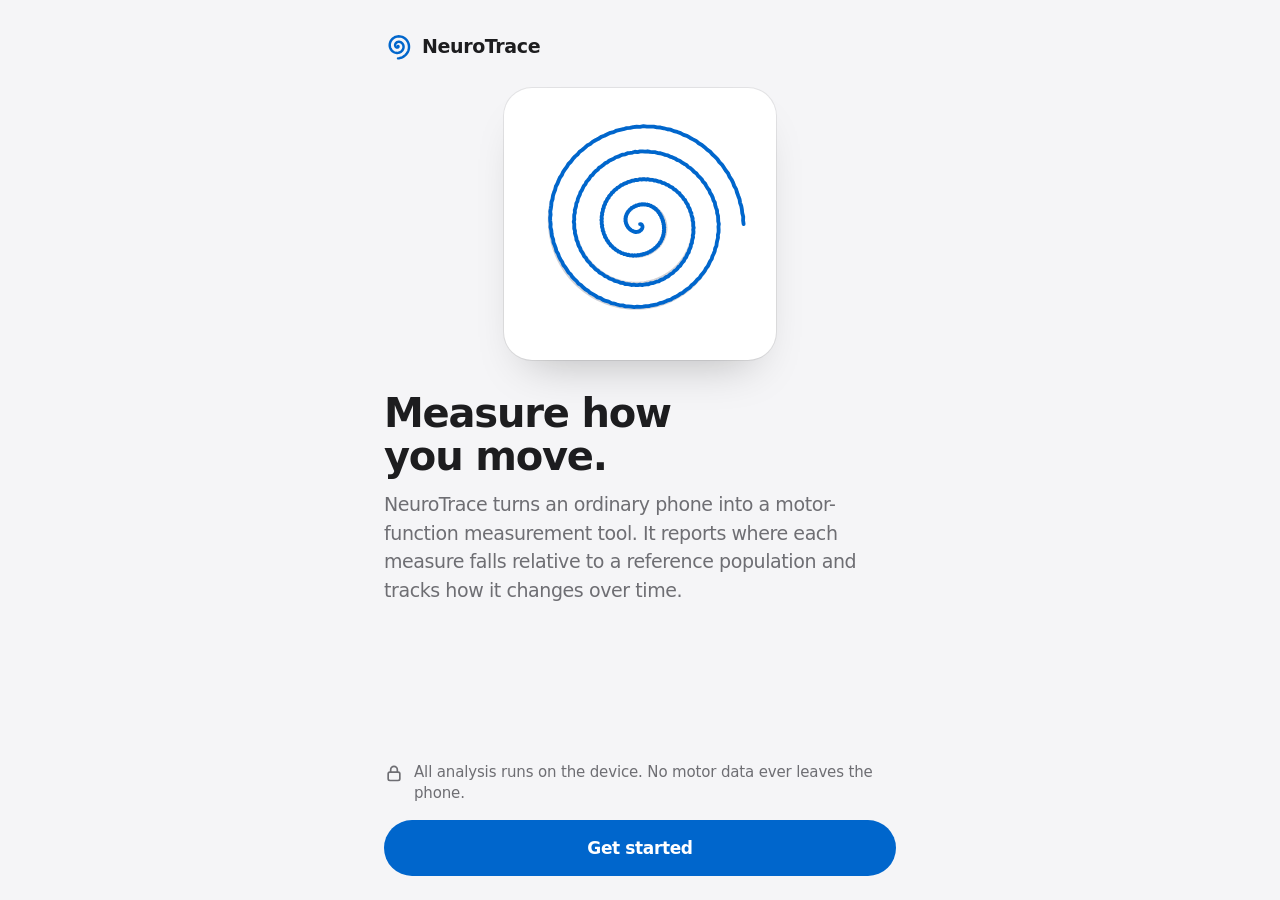
==== app/index.html @ b35c8d3f "Results: apply audience variant A (older adults) Three audience variants of the results screen were " ====
<!doctype html>
<html lang="en">
<head>
  <meta charset="utf-8">
  <meta name="viewport" content="width=device-width, initial-scale=1, viewport-fit=cover">
  <meta name="color-scheme" content="light dark">
  <meta name="theme-color" content="#f5f5f7" media="(prefers-color-scheme: light)">
  <meta name="theme-color" content="#000000" media="(prefers-color-scheme: dark)">
  <meta name="apple-mobile-web-app-capable" content="yes">
  <meta name="apple-mobile-web-app-status-bar-style" content="default">
  <meta name="apple-mobile-web-app-title" content="NeuroTrace">
  <meta name="description" content="NeuroTrace turns an ordinary phone into a motor-function measurement tool.">
  <title>NeuroTrace</title>
  <link rel="icon" href="icon.svg" type="image/svg+xml">
  <link rel="stylesheet" href="styles.css">
  <script type="module" src="app.js"></script>
</head>
<body>
<!-- One <section class="screen"> per route (#welcome, #home, ...); app.js
     shows one at a time. Full sentences are filled in from copy.js through
     data-copy (Global Constraint 10); the markup holds only headings and
     control labels. -->

<!-- ================= personal check-in (iPhone first) ================= -->

<section class="screen" id="screen-welcome" data-title="Welcome" hidden>
  <header class="brand">
    <svg viewBox="0 0 340 340" aria-hidden="true"><path class="mark"/></svg>
    <span class="brand-name">NeuroTrace</span>
  </header>
  <div class="hero">
    <svg viewBox="0 0 340 340" role="img" aria-label="A spiral traced by hand over the on-screen guide">
      <path class="art-guide"/>
      <path class="art-trace draw-in" pathLength="1"/>
    </svg>
  </div>
  <h1 tabindex="-1">Measure how you move.</h1>
  <p class="lede" data-copy="PITCH TRACKS"></p>
  <div class="actions">
    <p class="lock">
      <svg class="icon" viewBox="0 0 24 24" aria-hidden="true"><rect x="5" y="11" width="14" height="10" rx="2"/><path d="M8 11V8a4 4 0 0 1 8 0v3"/></svg>
      <span data-copy="ON_DEVICE"></span>
    </p>
    <a class="btn btn-primary" href="#consent">Get started</a>
  </div>
</section>

<section class="screen" id="screen-consent" data-title="Before you start" hidden>
  <div class="bar">
    <a class="back" href="#welcome"><svg class="icon" viewBox="0 0 24 24" aria-hidden="true"><path d="M15 5l-7 7 7 7"/></svg>Back</a>
    <div class="segments" role="progressbar" aria-label="Setup progress" aria-valuemin="1" aria-valuemax="3" aria-valuenow="1" aria-valuetext="Step 1 of 3">
      <span class="on"></span><span></span><span></span>
    </div>
  </div>
  <h1 tabindex="-1">Before you start</h1>
  <div class="card notice">
    <p data-copy="NOT_A_DIAGNOSIS"></p>
    <p class="sub" data-copy="MANY_THINGS_SHORT"></p>
  </div>
  <div class="card checks">
    <label class="check"><input type="checkbox" name="consent"><span data-copy="CONSENT_UNDERSTAND"></span></label>
    <label class="check"><input type="checkbox" name="consent"><span data-copy="CONSENT_ADULT"></span></label>
  </div>
  <div class="actions">
    <p class="sub center" id="consent-help" data-copy="CONSENT_HELP"></p>
    <button type="button" class="btn btn-primary" id="consent-continue" disabled>Continue</button>
  </div>
</section>

<section class="screen" id="screen-about" data-title="About you" hidden>
  <div class="bar">
    <a class="back" id="about-back" href="#consent"><svg class="icon" viewBox="0 0 24 24" aria-hidden="true"><path d="M15 5l-7 7 7 7"/></svg>Back</a>
    <div class="segments" role="progressbar" aria-label="Setup progress" aria-valuemin="1" aria-valuemax="3" aria-valuenow="2" aria-valuetext="Step 2 of 3">
      <span class="on"></span><span class="on"></span><span></span>
    </div>
  </div>
  <h1 tabindex="-1">About you</h1>
  <p class="lede" data-copy="ABOUT_WHY"></p>
  <fieldset>
    <legend>Your age</legend>
    <div class="chips" id="age-choices"><!-- one chip per copy.AGE_CHOICES, from app.js --></div>
  </fieldset>
  <fieldset aria-describedby="hand-help">
    <legend>Drawing hand</legend>
    <div class="chips">
      <label class="chip"><input type="radio" name="hand" value="left"><span>Left hand</span></label>
      <label class="chip"><input type="radio" name="hand" value="right"><span>Right hand</span></label>
    </div>
  </fieldset>
  <p class="sub" id="hand-help" data-copy="HAND_HELP"></p>
  <div class="actions">
    <button type="button" class="btn btn-primary" id="about-continue" disabled>Continue</button>
  </div>
</section>

<section class="screen" id="screen-draw" data-title="Trace the spiral" hidden>
  <div class="bar">
    <a class="bar-link" href="#home">Cancel</a>
    <div class="bar-title" id="draw-count">Spiral 1 of 1</div>
  </div>
  <div class="segments" id="draw-progress" role="progressbar" aria-label="Spirals drawn" aria-valuemin="0" aria-valuemax="1" aria-valuenow="0">
    <span class="on"></span>
  </div>
  <h1 tabindex="-1">Trace the spiral</h1>
  <p class="lede" data-copy="DRAW_INSTRUCTION"></p>
  <div class="pad"><canvas id="draw-pad" role="img" aria-label="Drawing area with the spiral guide"></canvas></div>
  <div role="status">
    <p class="card status" id="draw-status" hidden>
      <svg class="icon" viewBox="0 0 24 24" aria-hidden="true"><circle cx="12" cy="12" r="9"/><path d="M12 11v6"/><path d="M12 7.5v.01"/></svg>
      <span><strong></strong><span></span></span>
    </p>
  </div>
  <div class="actions pair">
    <button type="button" class="btn btn-secondary" id="draw-restart">Start over</button>
    <button type="button" class="btn btn-primary" id="draw-done" disabled>Done</button>
  </div>
</section>

<section class="screen" id="screen-results" data-title="Results" hidden>
  <div class="meta-row">
    <span class="sub" id="results-meta"></span>
    <a class="bar-link strong" href="#home">Done</a>
  </div>
  <h1 tabindex="-1" id="results-title"></h1>
  <div id="results-body"></div>
  <div class="actions pair">
    <a class="btn btn-secondary" href="#about">Check again</a>
    <a class="btn btn-primary" href="#home">Done</a>
  </div>
</section>

<section class="screen" id="screen-home" data-title="Home" hidden>
  <header class="brand">
    <svg viewBox="0 0 340 340" aria-hidden="true"><path class="mark"/></svg>
    <span class="brand-name">NeuroTrace</span>
  </header>
  <div class="card checkin">
    <div class="checkin-row">
      <div>
        <h1 tabindex="-1">Spiral check-in</h1>
        <p class="lede" data-copy="CHECKIN_BLURB"></p>
      </div>
      <svg class="mini" viewBox="0 0 340 340" aria-hidden="true"><path class="art-guide"/><path class="art-trace"/></svg>
    </div>
    <a class="btn btn-primary" href="#about">Start a check-in</a>
  </div>
  <h2 class="section-title">Your check-ins</h2>
  <div id="history">
    <p class="card empty" data-copy="HISTORY_EMPTY"></p>
  </div>
  <div class="actions">
    <p class="lock">
      <svg class="icon" viewBox="0 0 24 24" aria-hidden="true"><rect x="5" y="11" width="14" height="10" rx="2"/><path d="M8 11V8a4 4 0 0 1 8 0v3"/></svg>
      <span data-copy="ON_DEVICE"></span>
    </p>
    <nav class="links">
      <a href="#welcome">How NeuroTrace works</a>
      <a href="#collect">Collection mode</a>
    </nav>
  </div>
</section>

<section class="screen" id="screen-error" data-title="Error" hidden>
  <h1 tabindex="-1">We can't show results</h1>
  <p class="lede" id="error-message"></p>
  <p class="lede" data-copy="NOTHING_SCORED"></p>
  <div class="actions">
    <a class="btn btn-secondary" href="#home">Home</a>
  </div>
</section>

<!-- ================= collection mode (facilitator, iPad) ================= -->

<section class="screen collect-screen" id="screen-collect" data-title="Tester collection" hidden>
  <header class="topbar">
    <div class="topbar-brand">
      <svg viewBox="0 0 340 340" aria-hidden="true"><path class="mark"/></svg>
      <span class="brand-name">NeuroTrace</span><span class="topbar-mode">Collection mode</span>
    </div>
    <a href="#home">Exit</a>
  </header>
  <div class="col">
    <h1 tabindex="-1">Tester collection</h1>
    <p class="lede" data-copy="COLLECT_INTRO"></p>
    <div class="collect-grid">
      <div class="card">
        <h2>New participant</h2>
        <p class="lede" data-copy="NEW_PARTICIPANT"></p>
        <div class="id-box"><span class="id-label">Participant ID</span><span class="mono" id="collect-new-id"></span></div>
        <button type="button" class="btn btn-primary" id="collect-start">Start session 1</button>
      </div>
      <div class="card">
        <h2>Returning</h2>
        <p class="lede" data-copy="RETURNING_BLURB"></p>
        <div id="collect-returning"></div>
      </div>
    </div>
  </div>
</section>

<section class="screen collect-screen" id="screen-collect-details" data-title="About the participant" hidden>
  <header class="topbar">
    <div class="topbar-brand">
      <svg viewBox="0 0 340 340" aria-hidden="true"><path class="mark"/></svg>
      <span class="brand-name">NeuroTrace</span><span class="topbar-mode">Collection mode</span>
    </div>
    <a href="#home">Exit</a>
  </header>
  <div class="col">
    <div class="meta-row">
      <a class="back" href="#collect"><svg class="icon" viewBox="0 0 24 24" aria-hidden="true"><path d="M15 5l-7 7 7 7"/></svg>Back</a>
      <span class="pill" id="details-session"></span>
    </div>
    <h1 tabindex="-1">About the participant</h1>
    <div class="actions">
      <button type="button" class="btn btn-primary" id="details-begin" disabled>Begin spirals</button>
    </div>
  </div>
</section>

<section class="screen collect-screen" id="screen-collect-draw" data-title="Collection spiral" hidden>
  <header class="topbar">
    <div class="topbar-brand">
      <svg viewBox="0 0 340 340" aria-hidden="true"><path class="mark"/></svg>
      <span class="brand-name">NeuroTrace</span><span class="topbar-mode">Collection mode</span>
    </div>
    <a href="#home">Exit</a>
  </header>
  <div class="col centred">
    <div class="bar">
      <a class="back" href="#collect-details"><svg class="icon" viewBox="0 0 24 24" aria-hidden="true"><path d="M15 5l-7 7 7 7"/></svg>Back</a>
      <h1 tabindex="-1" class="bar-title" id="collect-count">Spiral 1 of 3</h1>
      <span class="sub" id="collect-session"></span>
    </div>
    <div class="segments" id="collect-progress" role="progressbar" aria-label="Spirals drawn" aria-valuemin="0" aria-valuemax="3" aria-valuenow="0">
      <span class="on"></span><span></span><span></span>
    </div>
    <p class="lede" data-copy="COLLECT_DRAW_INSTRUCTION"></p>
    <div class="pad"><canvas id="collect-pad" role="img" aria-label="Drawing area with the spiral guide"></canvas></div>
    <div class="actions pair">
      <button type="button" class="btn btn-secondary" id="collect-redo">
        <svg class="icon" viewBox="0 0 24 24" aria-hidden="true"><path d="M4 4v6h6"/><path d="M5.5 15a7 7 0 1 0 1.6-7.3L4 10"/></svg>Redo this spiral
      </button>
      <button type="button" class="btn btn-primary" id="collect-next" disabled>Next spiral</button>
    </div>
  </div>
</section>

<section class="screen collect-screen" id="screen-collect-done" data-title="Session saved" hidden>
  <header class="topbar">
    <div class="topbar-brand">
      <svg viewBox="0 0 340 340" aria-hidden="true"><path class="mark"/></svg>
      <span class="brand-name">NeuroTrace</span><span class="topbar-mode">Collection mode</span>
    </div>
    <a href="#home">Exit</a>
  </header>
  <div class="col centred">
    <div class="done-mark"><svg class="icon" viewBox="0 0 24 24" aria-hidden="true"><path d="M5 12.5l4.5 4.5L19 7.5"/></svg></div>
    <h1 tabindex="-1">Session saved</h1>
    <p class="lede" data-copy="SESSION_SAVED"></p>
    <div id="done-summary"></div>
    <div class="actions">
      <button type="button" class="btn btn-primary" id="done-export">
        <svg class="icon" viewBox="0 0 24 24" aria-hidden="true"><path d="M12 3v12"/><path d="M8 7l4-4 4 4"/><path d="M5 12v7a2 2 0 0 0 2 2h10a2 2 0 0 0 2-2v-7"/></svg>Export session
      </button>
      <a class="btn btn-secondary" href="#collect">Next participant</a>
    </div>
  </div>
</section>

</body>
</html>
---- app/styles.css ----
/* NeuroTrace visual system. Every value here comes from the design canvas
   (Main/Consent/AboutYou/Home/Draw/Results/Collect*.dc.html) and Global
   Constraint 9. Audience: 55–85, some with tremor - so big targets, no
   hover-only affordances, one accent (emphasis comes from weight and
   position, never a colour ramp), no shadows except the welcome hero, and
   every animation has an off switch via prefers-reduced-motion. */

*, *::before, *::after { box-sizing: border-box; }

:root {
  --bg: #f5f5f7;
  --surface: #ffffff;
  --ink: #1d1d1f;
  --ink2: #6e6e73;
  --line: rgba(0, 0, 0, 0.08);
  --fill: #e8e8ed;
  --guide: #d2d2d7;
  --accent: #0066cc;
  --accent-fill: #0066cc;
  --accent-soft: #e8f1fb;

  --hair: 1px; /* every hairline; prefers-contrast: more thickens them all */

  /* 1 px at the default 17 px text size. Type is sized in multiples of it
     (rem underneath) so it follows iOS Dynamic Type via -apple-system-body. */
  --px: calc(1rem / 17);
  --body: calc(17 * var(--px));

  --ease: cubic-bezier(0.22, 1, 0.36, 1);
  color-scheme: light dark;
}

@media (prefers-color-scheme: dark) {
  :root {
    --bg: #000000;
    --surface: #1c1c1e;
    --ink: #f5f5f7;
    --ink2: #a1a1a6;
    --line: rgba(255, 255, 255, 0.1);
    --fill: #3a3a3c;
    --guide: #48484a;
    --accent: #2997ff;
    --accent-fill: #0071e3;
    --accent-soft: #0d2a47;
  }
}

@media (min-width: 700px) {
  :root { --body: calc(19 * var(--px)); }
}

/* 17 px everywhere; on iOS/iPadOS the user's Dynamic Type size instead. */
html {
  font-size: 106.25%;
  -webkit-text-size-adjust: 100%;
  background: var(--bg);
}
/* -webkit-touch-callout only exists on iOS/iPadOS. macOS Safari also knows
   -apple-system-body, but its body style is 13 pt, which would shrink the
   whole app. */
@supports (font: -apple-system-body) and (-webkit-touch-callout: none) {
  html { font: -apple-system-body; }
}

body {
  margin: 0;
  background: var(--bg);
  color: var(--ink);
  font-family: -apple-system, BlinkMacSystemFont, "SF Pro Text", system-ui, sans-serif;
  font-size: var(--body);
  line-height: 1.5;
  letter-spacing: -0.022em;
  -webkit-font-smoothing: antialiased;
}

h1, h2, h3, p { margin: 0; }
h1, h2, h3 { font-weight: 600; }
button, input { font: inherit; letter-spacing: inherit; color: inherit; }
a { color: var(--accent); text-decoration: none; }
svg { display: block; }

:focus-visible { outline: 3px solid #0071e3; outline-offset: 3px; }
/* The router focuses each screen's h1 so screen readers announce the new
   screen; it is not a control, so it gets no ring. */
h1:focus { outline: none; }

/* ---------- screens: one centred column, primary action at the bottom ---------- */

.screen {
  display: flex;
  flex-direction: column;
  width: 100%;
  max-width: 560px;
  margin-inline: auto;
  min-height: 100vh;
  min-height: 100svh;
  padding:
    max(env(safe-area-inset-top), 24px)
    max(env(safe-area-inset-right), 24px)
    max(env(safe-area-inset-bottom), 24px)
    max(env(safe-area-inset-left), 24px);
  animation: enter 280ms var(--ease) both;
}
.screen[hidden] { display: none; }

@keyframes enter {
  from { opacity: 0; transform: translateY(8px); }
}

/* padding-top keeps a gap when the content above fills the screen and
   margin-top: auto collapses to nothing. */
.actions {
  margin-top: auto;
  padding-top: 24px;
  display: flex;
  flex-direction: column;
  gap: 12px;
}
.actions.pair {
  display: grid;
  grid-template-columns: repeat(2, minmax(0, 1fr));
}

/* ---------- type ---------- */

h1 {
  margin-top: 16px;
  font-size: calc(34 * var(--px));
  line-height: 1.1;
  letter-spacing: -0.028em;
  text-wrap: balance;
}

.lede { color: var(--ink2); text-wrap: pretty; }
h1 + .lede { margin-top: 10px; }

.sub {
  font-size: calc(15 * var(--px));
  line-height: 1.4;
  letter-spacing: -0.01em;
  color: var(--ink2);
  text-wrap: pretty;
}
.center { text-align: center; }

.section-title {
  margin-top: 28px;
  font-size: calc(21 * var(--px));
  line-height: 1.2;
  letter-spacing: -0.02em;
}

.mono {
  font-family: ui-monospace, SFMono-Regular, Menlo, monospace;
  letter-spacing: 0.06em;
}

/* ---------- brand mark and spiral art (paths filled in by app.js) ----------
   Not decoration for its own sake - it's literally the shape the app measures. */

.brand {
  display: flex;
  align-items: center;
  gap: 10px;
  min-height: 44px;
}
.brand svg { width: 28px; height: 28px; flex-shrink: 0; }
.brand-name {
  font-size: calc(19 * var(--px));
  font-weight: 600;
  letter-spacing: -0.02em;
}

.mark {
  fill: none;
  stroke: var(--accent);
  stroke-width: 30;
  stroke-linecap: round;
  stroke-linejoin: round;
}
.art-guide { fill: none; stroke: var(--guide); stroke-width: 3; }
.art-trace {
  fill: none;
  stroke: var(--accent);
  stroke-width: 5.5;
  stroke-linecap: round;
  stroke-linejoin: round;
}

/* The one shadow in the app (Constraint 9). Shrinks on short phones so the
   welcome screen still fits without scrolling: 572 px is everything else on
   it at 390 × 844. */
.hero {
  margin-top: 20px;
  align-self: center;
  width: 272px;
  width: clamp(180px, 100svh - 572px, 272px);
  aspect-ratio: 1;
  border-radius: 28px;
  background: var(--surface);
  box-shadow: 0 0 0 1px var(--line), 0 24px 48px -24px rgba(0, 0, 0, 0.28);
  display: grid;
  place-items: center;
}
.hero svg { width: 86.8%; height: 86.8%; }

/* pathLength="1" on the path makes the dash maths length-independent. */
.draw-in {
  stroke-dasharray: 1;
  stroke-dashoffset: 1;
  animation: draw-in 2.6s var(--ease) 0.3s forwards;
}
@keyframes draw-in {
  to { stroke-dashoffset: 0; }
}

.lock {
  display: flex;
  gap: 10px;
  align-items: flex-start;
  font-size: calc(15 * var(--px));
  line-height: 1.4;
  letter-spacing: -0.01em;
  color: var(--ink2);
}
.lock svg { width: 20px; height: 20px; margin-top: 1px; }

.icon {
  flex-shrink: 0;
  fill: none;
  stroke: currentColor;
  stroke-width: 2;
  stroke-linecap: round;
  stroke-linejoin: round;
}

/* ---------- controls ---------- */

.btn {
  display: flex;
  align-items: center;
  justify-content: center;
  gap: 8px;
  min-height: 56px;
  padding: 8px 24px;
  border: 0;
  border-radius: 999px;
  font-size: calc(17 * var(--px));
  font-weight: 600;
  line-height: 1.2;
  letter-spacing: -0.022em;
  text-align: center;
  cursor: pointer;
  -webkit-tap-highlight-color: transparent;
  transition: transform 120ms var(--ease), opacity 120ms;
}
/* Every tap gets a visible response - people with reduced sensation need to
   see that it registered. */
.btn:active:not(:disabled) { transform: scale(0.97); opacity: 0.8; }
.btn-primary { background: var(--accent-fill); color: #ffffff; }
.btn-secondary {
  background: transparent;
  color: var(--accent);
  box-shadow: inset 0 0 0 1.5px var(--accent);
}
.btn:disabled {
  background: var(--fill);
  color: var(--ink2);
  box-shadow: none;
  cursor: default;
}
.btn svg { width: 22px; height: 22px; stroke-width: 2.2; }

/* Text links in bars and footers: still a 44 px target. */
.bar-link, .back, .links a, .topbar a {
  display: flex;
  align-items: center;
  min-width: 44px;
  min-height: 44px;
  -webkit-tap-highlight-color: transparent;
}
.bar-link, .back { font-size: calc(17 * var(--px)); letter-spacing: -0.022em; }
.bar-link.strong { justify-content: flex-end; font-weight: 600; }
.back { gap: 2px; margin-left: -8px; justify-self: start; }
.back svg { width: 24px; height: 24px; stroke-width: 2.2; }

.links { display: flex; flex-wrap: wrap; column-gap: 24px; }
.links a { font-size: calc(15 * var(--px)); letter-spacing: -0.01em; }

/* Back / title / (empty) - a fixed side column on each side keeps the
   middle item truly centred. */
.bar {
  display: grid;
  grid-template-columns: 88px minmax(0, 1fr) 88px;
  align-items: center;
  min-height: 44px;
}
.bar > :nth-child(2) { justify-self: center; text-align: center; }
.bar > :nth-child(3) { justify-self: end; text-align: right; }
.bar-title {
  margin: 0;
  font-size: calc(17 * var(--px));
  font-weight: 600;
  line-height: 1.3;
  letter-spacing: -0.022em;
}

.meta-row {
  display: flex;
  align-items: center;
  justify-content: space-between;
  gap: 12px;
  min-height: 44px;
}

.segments { display: flex; gap: 6px; width: 120px; }
.segments span {
  flex-grow: 1;
  height: 5px;
  border-radius: 3px;
  background: var(--fill);
}
.segments .on { background: var(--accent); }

.pill {
  padding: 6px 12px;
  border-radius: 999px;
  background: var(--fill);
  font-size: calc(15 * var(--px));
  font-weight: 600;
}
.pill:empty { display: none; }

/* ---------- cards ---------- */

.card {
  padding: 20px;
  border-radius: 18px;
  background: var(--surface);
  border: var(--hair) solid var(--line);
  display: flex;
  flex-direction: column;
  gap: 12px;
}

.notice { margin-top: 24px; }

/* Consent rows: the whole 72 px row is the label, so a shaky tap anywhere
   on it ticks the box. The divider is inset past the checkbox, iOS-style. */
.checks { margin-top: 16px; padding: 0; gap: 0; overflow: hidden; }
.check {
  position: relative;
  display: flex;
  align-items: center;
  gap: 16px;
  min-height: 72px;
  padding: 14px 20px;
  line-height: 1.35;
  cursor: pointer;
}
.check + .check::before {
  content: "";
  position: absolute;
  top: 0;
  left: 62px;
  right: 0;
  height: var(--hair);
  background: var(--line);
}
.check input {
  width: 26px;
  height: 26px;
  margin: 0;
  flex-shrink: 0;
  accent-color: var(--accent);
}

/* ---------- radio chips (About you, collection details) ----------
   A real radio sits invisibly under each pill so keyboard, screen reader and
   form semantics are the browser's own; the pill shows its state. */

fieldset { margin: 28px 0 0; padding: 0; border: 0; min-width: 0; }
legend {
  padding: 0;
  font-weight: 600;
  line-height: 1.3;
  letter-spacing: -0.022em;
}
.chips {
  margin-top: 12px;
  display: grid;
  grid-template-columns: repeat(2, minmax(0, 1fr));
  gap: 10px;
}
.chip { position: relative; display: flex; }
.chip input {
  position: absolute;
  inset: 0;
  margin: 0;
  opacity: 0;
}
.chip span {
  position: relative;
  flex-grow: 1;
  display: flex;
  align-items: center;
  justify-content: center;
  min-height: 52px;
  padding: 6px 12px;
  border-radius: 999px;
  background: var(--surface);
  box-shadow: inset 0 0 0 var(--hair) var(--line);
  line-height: 1.2;
  text-align: center;
  cursor: pointer;
  -webkit-tap-highlight-color: transparent;
  transition: transform 120ms var(--ease), opacity 120ms;
}
.chip input:checked + span {
  background: var(--accent-soft);
  box-shadow: inset 0 0 0 2px var(--accent);
  font-weight: 600;
}
.chip input:focus-visible + span { outline: 3px solid #0071e3; outline-offset: 3px; }
.chip:active span { transform: scale(0.97); opacity: 0.8; }
fieldset + .sub { margin-top: 10px; }

/* ---------- welcome ---------- */

#screen-welcome h1 {
  margin-top: 32px;
  font-size: calc(40 * var(--px));
  line-height: 1.08;
  letter-spacing: -0.03em;
}
#screen-welcome .lede { margin-top: 12px; }
#screen-welcome .actions { gap: 16px; }

/* ---------- home ---------- */

#screen-home .brand-name { font-size: calc(21 * var(--px)); }
.checkin { margin-top: 16px; gap: 16px; }
.checkin-row { display: flex; gap: 16px; align-items: center; }
.checkin-row > div { flex-grow: 1; display: flex; flex-direction: column; gap: 6px; }
#screen-home h1 {
  margin: 0;
  font-size: calc(24 * var(--px));
  line-height: 1.15;
  letter-spacing: -0.025em;
}
#screen-home h1 + .lede { margin: 0; line-height: 1.45; }
.mini { width: 92px; height: 92px; flex-shrink: 0; }
.mini .art-guide { stroke-width: 7; }
.mini .art-trace { stroke-width: 13; }
.empty { margin-top: 12px; padding: 24px 20px; color: var(--ink2); text-wrap: pretty; }
#screen-home .actions { gap: 8px; }

/* ---------- drawing ---------- */

#draw-progress { margin-top: 4px; align-self: center; width: 96px; }
#screen-draw h1 {
  margin-top: 20px;
  font-size: calc(28 * var(--px));
  line-height: 1.14;
  letter-spacing: -0.025em;
}
#screen-draw h1 + .lede { margin-top: 8px; }

/* The pad sheet around the canvas. Square, as large as fits above the
   buttons; the touch properties stop iOS from scrolling, selecting or
   showing a callout mid-stroke, and reach the canvas inside. */
.pad {
  position: relative;
  overflow: hidden;
  flex-shrink: 0;
  margin-top: 20px;
  align-self: center;
  width: min(100%, calc(100svh - 320px));
  min-width: min(280px, 100%);
  aspect-ratio: 1;
  border-radius: 24px;
  background: var(--surface);
  border: var(--hair) solid var(--line);
  touch-action: none;
  user-select: none;
  -webkit-user-select: none;
  -webkit-touch-callout: none;
}
@media (min-width: 700px) {
  .pad { border-radius: 28px; }
}
/* The canvas has no border of its own, so pointer coordinates measured from
   its rect are canvas space. */
.pad canvas { position: absolute; inset: 0; width: 100%; height: 100%; }

/* The start dot's halo (pad.js adds it). The canvas draws the dot itself and
   is transparent around it, so this pulses under the dot and the guide, as in
   Draw.dc.html. 36 px is the mockup's r = 18. */
.pad-start {
  position: absolute;
  left: 50%;
  top: 50%;
  width: 36px;
  height: 36px;
  margin: -18px 0 0 -18px;
  border-radius: 50%;
  background: var(--accent);
  opacity: 0.35;
  transform: scale(0.7);
  pointer-events: none;
  animation: pulse 1.8s ease-in-out infinite;
}
@keyframes pulse {
  50% { transform: scale(1.25); opacity: 0.12; }
}

/* Inline notice under the pad (too short, cleared by a resize). */
.status {
  margin-top: 16px;
  padding: 14px 16px;
  flex-direction: row;
  align-items: flex-start;
  font-size: calc(15 * var(--px));
  line-height: 1.4;
  letter-spacing: -0.01em;
}
.status[hidden] { display: none; }
.status svg { width: 22px; height: 22px; color: var(--accent); }
.status strong { font-weight: 600; }

/* ---------- results ---------- */

#screen-results h1 {
  margin-top: 14px;
  font-size: calc(32 * var(--px));
  line-height: 1.12;
}
#screen-results .actions { margin-top: 28px; }

/* Percentile track: 0 on the left, the highest reference value on the right,
   the halfway mark in the middle so a dot means something without an axis.
   The sentence above it is the real content - this is a second reading of
   the same number, so the markup marks it aria-hidden. */
.track { position: relative; height: 20px; margin: 6px 8px 0; }
.track::before {
  content: "";
  position: absolute;
  left: 0;
  right: 0;
  top: 8px;
  height: 4px;
  border-radius: 2px;
  background: var(--fill);
}
.track::after {
  content: "";
  position: absolute;
  left: 50%;
  top: 3px;
  width: 2px;
  height: 14px;
  margin-left: -1px;
  border-radius: 1px;
  background: var(--guide);
}
.track-dot {
  position: absolute;
  z-index: 1;
  top: 0;
  left: clamp(3%, var(--p), 97%);
  width: 20px;
  height: 20px;
  margin-left: -10px;
  border-radius: 50%;
  background: var(--accent);
  box-shadow: 0 0 0 3px var(--surface);
  animation: settle 520ms var(--ease) backwards;
}
/* Travels out from the halfway mark, which is what the position is
   relative to. */
@keyframes settle {
  from { left: 50%; opacity: 0; }
}

/* Three equal steps with only the one that applies filled - which of three
   readings this is, never a meter (Constraint 2). */
.levels {
  margin-top: 18px;
  display: grid;
  grid-template-columns: repeat(3, minmax(0, 1fr));
  gap: 6px;
}
.level { display: flex; flex-direction: column; gap: 8px; }
.level-bar { height: 8px; border-radius: 4px; background: var(--fill); }
.level-label {
  font-size: calc(15 * var(--px));
  line-height: 1.3;
  letter-spacing: -0.005em;
  color: var(--ink2);
}
.level.on .level-bar { background: var(--accent); }
.level.on .level-label { color: var(--ink); font-weight: 600; }

/* Variant A (design canvas): the first thing under the verdict says what
   it is not, in words big enough to read without glasses. */
.summary {
  margin-top: 10px;
  font-size: calc(19 * var(--px));
  font-weight: 600;
  line-height: 1.45;
}
.reference { margin-top: 18px; }
.result-card { margin-top: 16px; }
.reference + .result-card { margin-top: 28px; }
.result-card h2 { font-size: calc(21 * var(--px)); line-height: 1.2; letter-spacing: -0.02em; }
.result-card h3 { font-size: calc(19 * var(--px)); line-height: 1.25; letter-spacing: -0.02em; }
.result-card hr { width: 100%; margin: 6px 0; border: 0; border-top: var(--hair) solid var(--line); }

.measure {
  display: flex;
  flex-direction: column;
  gap: 4px;
  padding-top: 14px;
  border-top: var(--hair) solid var(--line);
}
.measure-name { font-weight: 600; line-height: 1.3; }
.measure-group {
  display: flex;
  flex-direction: column;
  gap: 4px;
  margin-top: 4px;
  padding-top: 16px;
  border-top: var(--hair) solid var(--line);
}
.measure-group .measure { border-top: 0; padding-top: 10px; }
.scale-labels {
  display: flex;
  justify-content: space-between;
  margin: 0 8px;
  font-size: calc(15 * var(--px));
  color: var(--ink2);
}

.drawing { width: 100%; max-width: 320px; aspect-ratio: 1; align-self: center; }
.speed { width: 100%; height: 88px; }
.legend {
  display: flex;
  flex-direction: column;
  gap: 8px;
  font-size: calc(15 * var(--px));
  line-height: 1.4;
  color: var(--ink2);
}
.legend-row { display: flex; gap: 10px; align-items: baseline; }
.swatch { flex-shrink: 0; width: 22px; border-radius: 2px; }
.swatch-raw { height: 2px; background: var(--ink2); transform: translateY(-4px); }
.swatch-filtered { height: 4px; background: var(--accent); transform: translateY(-3px); }
.btn-compact { align-self: flex-start; min-height: 48px; padding: 0 20px; }
.btn-compact svg { width: 16px; height: 16px; }

/* ---------- home: history list ---------- */

.history-list { margin-top: 12px; padding: 0; gap: 0; overflow: hidden; }
.history-row {
  min-height: 68px;
  padding: 12px 16px 12px 20px;
  display: flex;
  align-items: center;
  gap: 12px;
  color: var(--ink);
  -webkit-tap-highlight-color: transparent;
}
.history-row + .history-row { border-top: var(--hair) solid var(--line); }
.history-row:active { background: var(--fill); }
.history-text { flex-grow: 1; display: flex; flex-direction: column; gap: 2px; }
.history-when { font-weight: 600; line-height: 1.3; }
.chevron { width: 20px; height: 20px; color: var(--ink2); stroke-width: 2.2; }

/* ---------- error ---------- */

#error-message { margin-top: 16px; color: var(--ink); }
#error-message + .lede { margin-top: 12px; }

/* ---------- collection mode: iPad scale, black bar, wider column ---------- */

.collect-screen {
  --body: calc(19 * var(--px));
  font-size: var(--body);
  max-width: none;
  padding: 0;
}

.topbar {
  display: flex;
  align-items: center;
  justify-content: space-between;
  gap: 16px;
  min-height: calc(52px + env(safe-area-inset-top));
  padding:
    env(safe-area-inset-top)
    max(env(safe-area-inset-right), 32px)
    0
    max(env(safe-area-inset-left), 32px);
  background: #000000;
  color: #f5f5f7;
  border-bottom: 1px solid rgba(255, 255, 255, 0.08);
  font-size: calc(15 * var(--px));
  letter-spacing: -0.01em;
}
.topbar-brand { display: flex; align-items: center; gap: 10px; }
.topbar-brand svg { width: 22px; height: 22px; }
.topbar .mark { stroke: #f5f5f7; }
.topbar .brand-name { font-size: inherit; letter-spacing: inherit; }
.topbar-mode { color: #a1a1a6; }
.topbar a { justify-content: flex-end; color: #2997ff; }

.col {
  flex-grow: 1;
  display: flex;
  flex-direction: column;
  width: 100%;
  max-width: 760px;
  margin-inline: auto;
  padding:
    20px
    max(env(safe-area-inset-right), 24px)
    max(env(safe-area-inset-bottom), 40px)
    max(env(safe-area-inset-left), 24px);
}
.col.centred { align-items: center; text-align: center; }
.col.centred > .bar,
.col.centred > .actions { align-self: stretch; text-align: initial; }

.collect-screen h1 {
  margin-top: 20px;
  font-size: calc(40 * var(--px));
  letter-spacing: -0.03em;
}
#screen-collect .col { padding-top: 48px; }
#screen-collect h1,
#screen-collect-done h1 {
  margin-top: 0;
  font-size: calc(44 * var(--px));
  line-height: 1.08;
}
.collect-screen h1 + .lede { margin-top: 14px; max-width: 620px; }
.collect-screen .bar { grid-template-columns: 160px minmax(0, 1fr) 160px; }
.collect-screen .bar-title { margin: 0; font-size: calc(21 * var(--px)); letter-spacing: -0.022em; }
.collect-screen .btn { min-height: 64px; font-size: calc(19 * var(--px)); }
.collect-screen .card { padding: 28px; gap: 16px; }
.collect-screen .card h2 {
  font-size: calc(24 * var(--px));
  line-height: 1.2;
  letter-spacing: -0.022em;
}
.collect-screen .card .lede { font-size: calc(17 * var(--px)); }

.collect-grid {
  margin-top: 36px;
  display: grid;
  gap: 24px;
  align-items: start;
}
@media (min-width: 700px) {
  .collect-grid { grid-template-columns: repeat(2, minmax(0, 1fr)); }
}

.id-box {
  min-height: 104px;
  border-radius: 11px;
  background: var(--bg);
  display: flex;
  flex-direction: column;
  align-items: center;
  justify-content: center;
  gap: 4px;
}
.id-label { font-size: calc(15 * var(--px)); font-weight: 600; color: var(--ink2); }
.id-box .mono { font-size: calc(40 * var(--px)); font-weight: 600; letter-spacing: 0.08em; }

#collect-progress { margin-top: 8px; width: 180px; gap: 8px; }
#collect-progress span { height: 6px; }
#screen-collect-draw .lede { margin-top: 24px; max-width: 620px; text-wrap: balance; }
#screen-collect-draw .pad { margin-top: 28px; width: min(100%, 680px, calc(100svh - 420px)); }
#screen-collect-draw .actions,
#screen-collect-done .actions { width: 100%; max-width: 680px; align-self: center; }
#screen-collect-done .actions { max-width: 600px; }
#screen-collect-done .col { padding-top: 96px; }

.done-mark {
  width: 96px;
  height: 96px;
  border-radius: 50%;
  background: var(--accent-soft);
  color: var(--accent);
  display: grid;
  place-items: center;
}
.done-mark svg { width: 46px; height: 46px; stroke-width: 2.4; }
#screen-collect-done h1 { margin-top: 28px; }
#screen-collect-done .lede { max-width: 560px; text-wrap: balance; }

/* ---------- motion & contrast preferences: never optional ---------- */

@media (prefers-reduced-motion: reduce) {
  .screen, .track-dot, .pad-start { animation: none; }
  .draw-in { animation: none; stroke-dashoffset: 0; }
  .btn, .chip span { transition: none; }
  .btn:active:not(:disabled), .chip:active span { transform: none; }
}

@media (prefers-contrast: more) {
  :root { --line: #8a8a8a; --hair: 2px; }
  /* the track is the one place on the results screen where meaning rides on
     a tone rather than a word */
  .track::before { background: #8a8a8a; }
  .track::after { background: var(--ink2); }
}
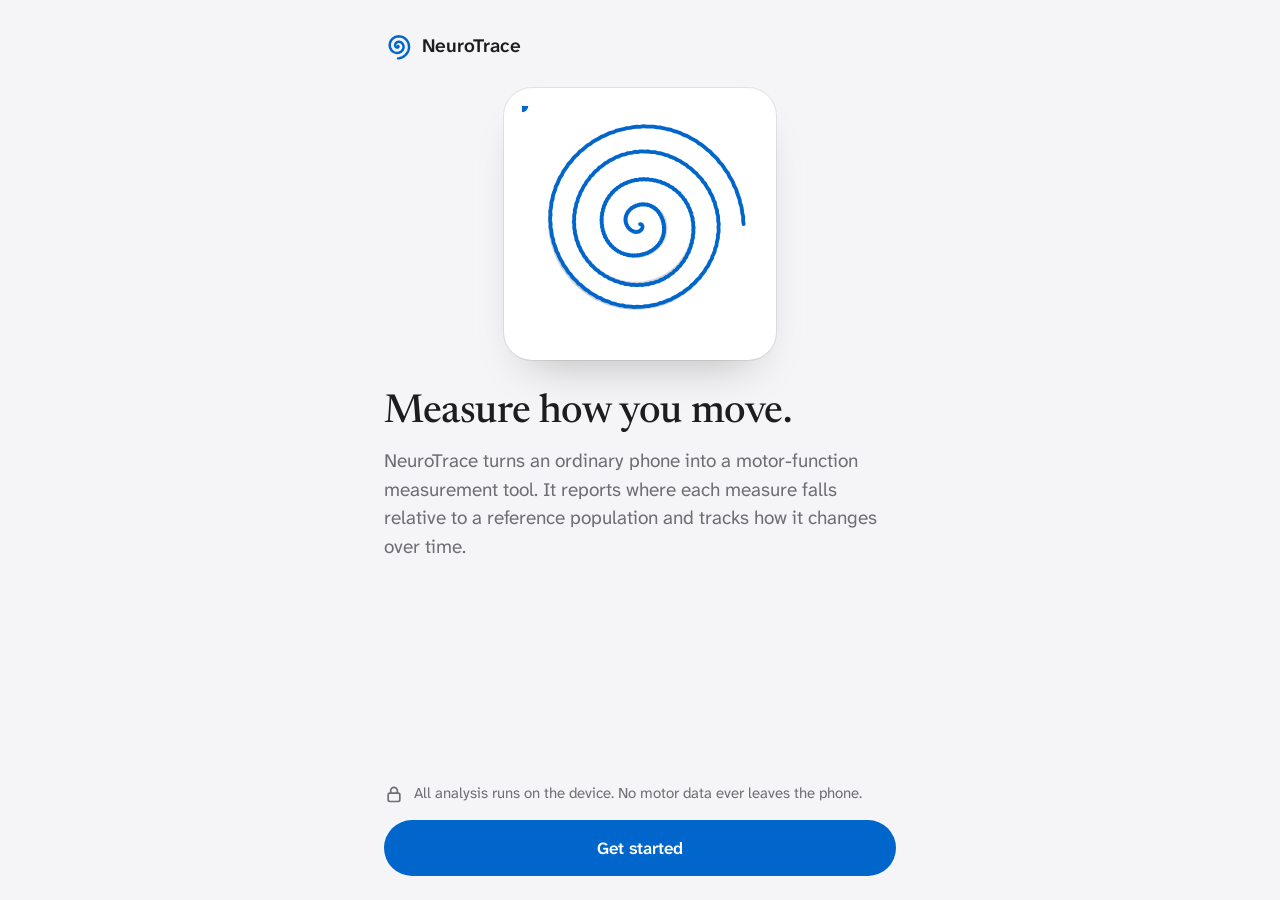
==== commit b5aa64be: "UI update Masive UI restructure - currently phone UI, will change to iPad UI" ====
--- a/app/index.html
+++ b/app/index.html
@@ -12,7 +12,20 @@
   <meta name="description" content="NeuroTrace turns an ordinary phone into a motor-function measurement tool.">
   <title>NeuroTrace</title>
   <link rel="icon" href="icon.svg" type="image/svg+xml">
+  <link rel="preload" href="fonts/atkinson-hyperlegible-next-latin-wght.woff2" as="font" type="font/woff2" crossorigin>
+  <link rel="preload" href="fonts/newsreader-latin-opsz.woff2" as="font" type="font/woff2" crossorigin>
   <link rel="stylesheet" href="styles.css">
+  <script>
+    // Before first paint: the saved look, so the page never flashes the wrong
+    // theme or plays motion someone switched off. Same rules as motion.js
+    // applyMotion() and app.js applyTheme().
+    try {
+      const p = JSON.parse(localStorage.getItem("neurotrace:prefs") || "{}"), r = document.documentElement;
+      if (p.theme === "light" || p.theme === "dark") r.dataset.theme = p.theme;
+      if (p.accent && p.accent !== "blue") r.dataset.accent = p.accent;
+      r.dataset.motion = p.motion === "reduce" || (p.motion !== "full" && matchMedia("(prefers-reduced-motion: reduce)").matches) ? "reduce" : "full";
+    } catch {}
+  </script>
   <script type="module" src="app.js"></script>
 </head>
 <body>
@@ -31,7 +44,8 @@
   <div class="hero">
     <svg viewBox="0 0 340 340" role="img" aria-label="A spiral traced by hand over the on-screen guide">
       <path class="art-guide"/>
-      <path class="art-trace draw-in" pathLength="1"/>
+      <path class="art-trace draw-in" id="hero-trace" pathLength="1"/>
+      <circle class="pen-dot" r="9"><animateMotion dur="7s" begin="3s" repeatCount="indefinite" calcMode="linear"><mpath href="#hero-trace"/></animateMotion></circle>
     </svg>
   </div>
   <h1 tabindex="-1">Measure how you move.</h1>
@@ -129,9 +143,9 @@
   </div>
 </section>
 
-<section class="screen" id="screen-home" data-title="Home" hidden>
+<section class="screen tabbed" id="screen-home" data-title="Home" hidden>
   <header class="brand">
-    <svg viewBox="0 0 340 340" aria-hidden="true"><path class="mark"/></svg>
+    <span class="brand-mascot" data-mascot="idle"></span>
     <span class="brand-name">NeuroTrace</span>
   </header>
   <div class="card checkin">
@@ -146,17 +160,99 @@
   </div>
   <h2 class="section-title">Your check-ins</h2>
   <div id="history">
-    <p class="card empty" data-copy="HISTORY_EMPTY"></p>
+    <div class="card empty"><span class="empty-mascot" data-mascot="idle"></span><p data-copy="HISTORY_EMPTY"></p></div>
   </div>
   <div class="actions">
     <p class="lock">
       <svg class="icon" viewBox="0 0 24 24" aria-hidden="true"><rect x="5" y="11" width="14" height="10" rx="2"/><path d="M8 11V8a4 4 0 0 1 8 0v3"/></svg>
       <span data-copy="ON_DEVICE"></span>
     </p>
-    <nav class="links">
-      <a href="#welcome">How NeuroTrace works</a>
-      <a href="#collect">Collection mode</a>
-    </nav>
+  </div>
+</section>
+
+<!-- ================= tabs: settings and about ================= -->
+
+<section class="screen tabbed" id="screen-settings" data-title="Settings" hidden>
+  <h1 tabindex="-1">Settings</h1>
+  <h2 class="section-title">Your details</h2>
+  <div class="card">
+    <fieldset>
+      <legend>Age group</legend>
+      <div class="chips" id="settings-age"><!-- one chip per copy.AGE_CHOICES, from app.js --></div>
+    </fieldset>
+    <fieldset>
+      <legend>Drawing hand</legend>
+      <div class="chips">
+        <label class="chip"><input type="radio" name="s-hand" value="left"><span>Left hand</span></label>
+        <label class="chip"><input type="radio" name="s-hand" value="right"><span>Right hand</span></label>
+      </div>
+    </fieldset>
+    <p class="sub" data-copy="SETTINGS_DETAILS_HELP"></p>
+  </div>
+  <h2 class="section-title">Appearance</h2>
+  <div class="card">
+    <fieldset aria-describedby="appearance-help">
+      <legend>Theme</legend>
+      <div class="segmented">
+        <label class="segment"><input type="radio" name="theme" value="auto"><span>Automatic</span></label>
+        <label class="segment"><input type="radio" name="theme" value="light"><span>Light</span></label>
+        <label class="segment"><input type="radio" name="theme" value="dark"><span>Dark</span></label>
+      </div>
+    </fieldset>
+    <p class="sub" id="appearance-help" data-copy="APPEARANCE_HELP"></p>
+    <fieldset aria-describedby="accent-help">
+      <legend class="legend-split">Accent colour <span class="legend-value" id="accent-current"></span></legend>
+      <div class="accents" id="accent-choices"><!-- one swatch per copy.ACCENTS, from app.js --></div>
+    </fieldset>
+    <p class="sub" id="accent-help" data-copy="ACCENT_HELP"></p>
+  </div>
+  <h2 class="section-title">Motion</h2>
+  <div class="card">
+    <fieldset aria-describedby="motion-help">
+      <legend class="visually-hidden">Motion</legend>
+      <div class="segmented">
+        <label class="segment"><input type="radio" name="motion" value="auto"><span>Automatic</span></label>
+        <label class="segment"><input type="radio" name="motion" value="full"><span>Full</span></label>
+        <label class="segment"><input type="radio" name="motion" value="reduce"><span>Reduced</span></label>
+      </div>
+    </fieldset>
+    <p class="sub" id="motion-help" data-copy="MOTION_HELP"></p>
+  </div>
+  <h2 class="section-title">Your data</h2>
+  <div class="card">
+    <p class="sub" data-copy="DELETE_HELP"></p>
+    <button type="button" class="btn btn-secondary" id="delete-all">Delete all check-ins</button>
+    <p class="sub" id="delete-status" role="status"></p>
+  </div>
+  <h2 class="section-title">For researchers</h2>
+  <div class="card">
+    <p class="sub" data-copy="COLLECTION_HELP"></p>
+    <a class="btn btn-secondary" href="#collect">Open collection mode</a>
+  </div>
+</section>
+
+<section class="screen tabbed" id="screen-about-app" data-title="About" hidden>
+  <header class="brand">
+    <span class="brand-mascot" data-mascot="idle"></span>
+    <span class="brand-name">NeuroTrace</span>
+  </header>
+  <h1 tabindex="-1">About</h1>
+  <p class="lede" data-copy="PITCH TRACKS"></p>
+  <div class="card notice">
+    <h2 class="card-title">What it is not</h2>
+    <p data-copy="NOT_A_DIAGNOSIS"></p>
+  </div>
+  <h2 class="section-title">How it works</h2>
+  <ol class="card how" id="how-steps"><!-- copy.HOW_STEPS, from app.js --></ol>
+  <h2 class="section-title">Who you are compared with</h2>
+  <p class="card" id="about-reference"></p>
+  <p class="lock about-lock">
+    <svg class="icon" viewBox="0 0 24 24" aria-hidden="true"><rect x="5" y="11" width="14" height="10" rx="2"/><path d="M8 11V8a4 4 0 0 1 8 0v3"/></svg>
+    <span data-copy="ON_DEVICE"></span>
+  </p>
+  <div class="actions">
+    <a class="btn btn-secondary" href="#welcome">Show the introduction again</a>
+    <p class="sub center" data-copy="CREDIT"></p>
   </div>
 </section>
 
@@ -195,6 +291,13 @@
         <div id="collect-returning"></div>
       </div>
     </div>
+    <div class="card export-card" id="collect-unexported" hidden>
+      <div>
+        <h2 id="unexported-title"></h2>
+        <p class="lede" data-copy="UNEXPORTED_HELP"></p>
+      </div>
+      <button type="button" class="btn btn-secondary" id="collect-export-all">Export all</button>
+    </div>
   </div>
 </section>
 
@@ -212,7 +315,38 @@
       <span class="pill" id="details-session"></span>
     </div>
     <h1 tabindex="-1">About the participant</h1>
+    <div class="card form-card" id="details-form">
+      <label class="check"><input type="checkbox" id="c-consent"><span data-copy="COLLECT_CONSENT"></span></label>
+      <div class="form-row">
+        <label for="c-age">Age</label>
+        <input class="num-input" id="c-age" type="number" inputmode="numeric" min="18" max="110" autocomplete="off">
+        <span class="sub" id="c-bracket"></span>
+      </div>
+      <fieldset>
+        <legend>Drawing hand</legend>
+        <div class="chips">
+          <label class="chip"><input type="radio" name="c-hand" value="left"><span>Left</span></label>
+          <label class="chip"><input type="radio" name="c-hand" value="right"><span>Right</span></label>
+        </div>
+      </fieldset>
+      <fieldset aria-describedby="dx-note">
+        <legend>Diagnosis</legend>
+        <div class="chips">
+          <label class="chip"><input type="radio" name="c-dx" value="none"><span>None</span></label>
+          <label class="chip"><input type="radio" name="c-dx" value="parkinsons"><span>Parkinson&rsquo;s</span></label>
+          <label class="chip"><input type="radio" name="c-dx" value="essential_tremor"><span>Essential tremor</span></label>
+          <label class="chip"><input type="radio" name="c-dx" value="other"><span>Other</span></label>
+        </div>
+        <p class="sub" id="dx-note" data-copy="DIAGNOSIS_NOTE"></p>
+      </fieldset>
+      <div class="form-row" id="c-med-row" hidden>
+        <label for="c-med">Hours since last dose</label>
+        <input class="num-input" id="c-med" type="number" inputmode="decimal" min="0" step="0.5" autocomplete="off">
+        <span class="sub" data-copy="MED_HELP"></span>
+      </div>
+    </div>
     <div class="actions">
+      <p class="sub center" id="details-help"></p>
       <button type="button" class="btn btn-primary" id="details-begin" disabled>Begin spirals</button>
     </div>
   </div>
@@ -228,7 +362,7 @@
   </header>
   <div class="col centred">
     <div class="bar">
-      <a class="back" href="#collect-details"><svg class="icon" viewBox="0 0 24 24" aria-hidden="true"><path d="M15 5l-7 7 7 7"/></svg>Back</a>
+      <a class="back" id="collect-back" href="#collect-details"><svg class="icon" viewBox="0 0 24 24" aria-hidden="true"><path d="M15 5l-7 7 7 7"/></svg>Back</a>
       <h1 tabindex="-1" class="bar-title" id="collect-count">Spiral 1 of 3</h1>
       <span class="sub" id="collect-session"></span>
     </div>
@@ -237,6 +371,10 @@
     </div>
     <p class="lede" data-copy="COLLECT_DRAW_INSTRUCTION"></p>
     <div class="pad"><canvas id="collect-pad" role="img" aria-label="Drawing area with the spiral guide"></canvas></div>
+    <p class="card status" id="collect-status" hidden>
+      <svg class="icon" viewBox="0 0 24 24" aria-hidden="true"><circle cx="12" cy="12" r="9"/><path d="M12 11v6"/><path d="M12 7.5v.01"/></svg>
+      <span><strong></strong><span></span></span>
+    </p>
     <div class="actions pair">
       <button type="button" class="btn btn-secondary" id="collect-redo">
         <svg class="icon" viewBox="0 0 24 24" aria-hidden="true"><path d="M4 4v6h6"/><path d="M5.5 15a7 7 0 1 0 1.6-7.3L4 10"/></svg>Redo this spiral
@@ -268,5 +406,34 @@
   </div>
 </section>
 
+<!-- The tab bar: only on the three tab screens (app.js). -->
+<nav class="tabbar" id="tabbar" aria-label="Main" hidden>
+  <span class="tab-lens" aria-hidden="true"></span>
+  <a href="#home" data-tab="home">
+    <svg class="icon" viewBox="0 0 24 24" aria-hidden="true"><path d="M4 11l8-7 8 7v8a1 1 0 0 1-1 1h-4v-6h-6v6H5a1 1 0 0 1-1-1z"/></svg>
+    <span>Home</span>
+  </a>
+  <a href="#settings" data-tab="settings">
+    <svg class="icon" viewBox="0 0 24 24" aria-hidden="true"><path d="M4 7h9M17 7h3M4 17h3M11 17h9"/><circle cx="15" cy="7" r="2"/><circle cx="9" cy="17" r="2"/></svg>
+    <span>Settings</span>
+  </a>
+  <a href="#about-app" data-tab="about-app">
+    <svg class="icon" viewBox="0 0 24 24" aria-hidden="true"><circle cx="12" cy="12" r="9"/><path d="M12 11v6M12 7.5v.01"/></svg>
+    <span>About</span>
+  </a>
+</nav>
+<!-- Compact title bar: the screen's h1, shown once the large title scrolls away. -->
+<div class="compact-bar" id="compact-bar" aria-hidden="true"><span></span></div>
+
+<div class="toast" id="toast" role="status"><svg class="icon" viewBox="0 0 24 24" aria-hidden="true"><path d="M5 12.5l4.5 4.5L19 7.5"/></svg><span></span></div>
+
+<!-- Shown while a finished check-in is scored and saved (motion.js measuring()). -->
+<div class="measuring" id="measuring" role="status" hidden>
+  <div class="measuring-card">
+    <span class="measuring-mascot" data-mascot="thinking"></span>
+    <p class="measuring-title" data-copy="MEASURING"></p>
+    <ol class="measuring-steps" id="measuring-steps"><!-- copy.MEASURE_STEPS, from app.js --></ol>
+  </div>
+</div>
 </body>
 </html>
--- a/app/styles.css
+++ b/app/styles.css
@@ -1,9 +1,26 @@
-/* NeuroTrace visual system. Every value here comes from the design canvas
-   (Main/Consent/AboutYou/Home/Draw/Results/Collect*.dc.html) and Global
-   Constraint 9. Audience: 55–85, some with tremor - so big targets, no
-   hover-only affordances, one accent (emphasis comes from weight and
-   position, never a colour ramp), no shadows except the welcome hero, and
-   every animation has an off switch via prefers-reduced-motion. */
+/* NeuroTrace visual system. DESIGN.md at the repository root is the
+   reference for every token and component here - change both together.
+   Audience: 55-85, some with tremor - big type and targets, one accent (never
+   a verdict colour), solid surfaces, and one switch for all motion. */
+
+/* Type: Newsreader (serif, optical sizes) speaks for the app in titles;
+   Atkinson Hyperlegible Next - drawn by the Braille Institute for low-vision
+   readers - carries everything people read and tap. Both self-hosted
+   (fonts/, SIL OFL), so nothing is fetched at runtime. */
+@font-face {
+  font-family: "Atkinson Hyperlegible Next";
+  src: url("fonts/atkinson-hyperlegible-next-latin-wght.woff2") format("woff2");
+  font-weight: 200 800;
+  font-style: normal;
+  font-display: swap;
+}
+@font-face {
+  font-family: "Newsreader";
+  src: url("fonts/newsreader-latin-opsz.woff2") format("woff2");
+  font-weight: 200 800;
+  font-style: normal;
+  font-display: swap;
+}
 
 *, *::before, *::after { box-sizing: border-box; }
 
@@ -15,9 +32,9 @@
   --line: rgba(0, 0, 0, 0.08);
   --fill: #e8e8ed;
   --guide: #d2d2d7;
-  --accent: #0066cc;
-  --accent-fill: #0066cc;
-  --accent-soft: #e8f1fb;
+  --accent: var(--a-light);
+  --accent-fill: var(--a-light);
+  --accent-soft: color-mix(in srgb, var(--a-light) 10%, #ffffff);
 
   --hair: 1px; /* every hairline; prefers-contrast: more thickens them all */
 
@@ -27,23 +44,53 @@
   --body: calc(17 * var(--px));
 
   --ease: cubic-bezier(0.22, 1, 0.36, 1);
+  --font-body: "Atkinson Hyperlegible Next", system-ui, -apple-system, sans-serif;
+  --font-display: "Newsreader", "Iowan Old Style", Georgia, serif;
   color-scheme: light dark;
 }
 
+/* Accent colours (Settings > Accent colour): light-mode text and fill,
+   dark-mode text, dark-mode fill. Every one passes 4.5:1 as text and under
+   white text, in both modes. There is no green and no traffic-light red, so
+   the accent can never read as a verdict on a result (Constraint 2). */
+:root { --a-light: #0066cc; --a-dark: #2997ff; --a-fill-dark: #0071e3; }
+:root[data-accent="indigo"] { --a-light: #4f46e5; --a-dark: #8e8cff; --a-fill-dark: #5b54e8; }
+:root[data-accent="violet"] { --a-light: #7c3aed; --a-dark: #bf8bff; --a-fill-dark: #8b4ff0; }
+:root[data-accent="teal"] { --a-light: #00747a; --a-dark: #40c8d4; --a-fill-dark: #00808a; }
+:root[data-accent="amber"] { --a-light: #a65200; --a-dark: #ffa94d; --a-fill-dark: #b35900; }
+:root[data-accent="rose"] { --a-light: #c2185b; --a-dark: #ff7eb0; --a-fill-dark: #c7206a; }
+:root[data-accent="graphite"] { --a-light: #4a4a4f; --a-dark: #b8b8be; --a-fill-dark: #5a5a60; }
+
+/* Dark tokens: the system setting, unless Settings > Appearance pins
+   data-theme on <html>. Keep the two blocks identical. */
 @media (prefers-color-scheme: dark) {
-  :root {
+  :root:not([data-theme="light"]) {
     --bg: #000000;
     --surface: #1c1c1e;
     --ink: #f5f5f7;
-    --ink2: #a1a1a6;
+    --ink2: #aeaeb2;
     --line: rgba(255, 255, 255, 0.1);
     --fill: #3a3a3c;
     --guide: #48484a;
-    --accent: #2997ff;
-    --accent-fill: #0071e3;
-    --accent-soft: #0d2a47;
+    --accent: var(--a-dark);
+    --accent-fill: var(--a-fill-dark);
+    --accent-soft: color-mix(in srgb, var(--a-fill-dark) 32%, #000000);
   }
 }
+:root[data-theme="dark"] {
+  --bg: #000000;
+  --surface: #1c1c1e;
+  --ink: #f5f5f7;
+  --ink2: #aeaeb2;
+  --line: rgba(255, 255, 255, 0.1);
+  --fill: #3a3a3c;
+  --guide: #48484a;
+  --accent: var(--a-dark);
+  --accent-fill: var(--a-fill-dark);
+  --accent-soft: color-mix(in srgb, var(--a-fill-dark) 32%, #000000);
+  color-scheme: dark;
+}
+:root[data-theme="light"] { color-scheme: light; }
 
 @media (min-width: 700px) {
   :root { --body: calc(19 * var(--px)); }
@@ -66,20 +113,32 @@
   margin: 0;
   background: var(--bg);
   color: var(--ink);
-  font-family: -apple-system, BlinkMacSystemFont, "SF Pro Text", system-ui, sans-serif;
+  font-family: var(--font-body);
   font-size: var(--body);
   line-height: 1.5;
-  letter-spacing: -0.022em;
   -webkit-font-smoothing: antialiased;
 }
 
 h1, h2, h3, p { margin: 0; }
-h1, h2, h3 { font-weight: 600; }
+::selection { background: color-mix(in srgb, var(--accent) 22%, transparent); }
+input { caret-color: var(--accent); }
+html { accent-color: var(--accent); }
+/* Pages still scroll by touch, wheel and keyboard; only the scrollbar box
+   is hidden, on every scrolling element. */
+* { scrollbar-width: none; }
+*::-webkit-scrollbar { display: none; }
+h1, h2, h3 {
+  font-family: var(--font-display);
+  font-weight: 600;
+  letter-spacing: -0.01em;
+  font-optical-sizing: auto;
+}
+h1 { font-weight: 500; }
 button, input { font: inherit; letter-spacing: inherit; color: inherit; }
 a { color: var(--accent); text-decoration: none; }
 svg { display: block; }
 
-:focus-visible { outline: 3px solid #0071e3; outline-offset: 3px; }
+:focus-visible { outline: 3px solid var(--accent); outline-offset: 3px; }
 /* The router focuses each screen's h1 so screen readers announce the new
    screen; it is not a control, so it gets no ring. */
 h1:focus { outline: none; }
@@ -127,7 +186,6 @@
   margin-top: 16px;
   font-size: calc(34 * var(--px));
   line-height: 1.1;
-  letter-spacing: -0.028em;
   text-wrap: balance;
 }
 
@@ -137,7 +195,6 @@
 .sub {
   font-size: calc(15 * var(--px));
   line-height: 1.4;
-  letter-spacing: -0.01em;
   color: var(--ink2);
   text-wrap: pretty;
 }
@@ -147,7 +204,6 @@
   margin-top: 28px;
   font-size: calc(21 * var(--px));
   line-height: 1.2;
-  letter-spacing: -0.02em;
 }
 
 .mono {
@@ -168,7 +224,6 @@
 .brand-name {
   font-size: calc(19 * var(--px));
   font-weight: 600;
-  letter-spacing: -0.02em;
 }
 
 .mark {
@@ -220,7 +275,6 @@
   align-items: flex-start;
   font-size: calc(15 * var(--px));
   line-height: 1.4;
-  letter-spacing: -0.01em;
   color: var(--ink2);
 }
 .lock svg { width: 20px; height: 20px; margin-top: 1px; }
@@ -248,7 +302,6 @@
   font-size: calc(17 * var(--px));
   font-weight: 600;
   line-height: 1.2;
-  letter-spacing: -0.022em;
   text-align: center;
   cursor: pointer;
   -webkit-tap-highlight-color: transparent;
@@ -279,13 +332,13 @@
   min-height: 44px;
   -webkit-tap-highlight-color: transparent;
 }
-.bar-link, .back { font-size: calc(17 * var(--px)); letter-spacing: -0.022em; }
+.bar-link, .back { font-size: calc(17 * var(--px)); }
 .bar-link.strong { justify-content: flex-end; font-weight: 600; }
 .back { gap: 2px; margin-left: -8px; justify-self: start; }
 .back svg { width: 24px; height: 24px; stroke-width: 2.2; }
 
 .links { display: flex; flex-wrap: wrap; column-gap: 24px; }
-.links a { font-size: calc(15 * var(--px)); letter-spacing: -0.01em; }
+.links a { font-size: calc(15 * var(--px)); }
 
 /* Back / title / (empty) - a fixed side column on each side keeps the
    middle item truly centred. */
@@ -302,7 +355,6 @@
   font-size: calc(17 * var(--px));
   font-weight: 600;
   line-height: 1.3;
-  letter-spacing: -0.022em;
 }
 
 .meta-row {
@@ -335,7 +387,7 @@
 
 .card {
   padding: 20px;
-  border-radius: 18px;
+  border-radius: 16px;
   background: var(--surface);
   border: var(--hair) solid var(--line);
   display: flex;
@@ -384,7 +436,6 @@
   padding: 0;
   font-weight: 600;
   line-height: 1.3;
-  letter-spacing: -0.022em;
 }
 .chips {
   margin-top: 12px;
@@ -421,7 +472,7 @@
   box-shadow: inset 0 0 0 2px var(--accent);
   font-weight: 600;
 }
-.chip input:focus-visible + span { outline: 3px solid #0071e3; outline-offset: 3px; }
+.chip input:focus-visible + span { outline: 3px solid var(--accent); outline-offset: 3px; }
 .chip:active span { transform: scale(0.97); opacity: 0.8; }
 fieldset + .sub { margin-top: 10px; }
 
@@ -431,7 +482,6 @@
   margin-top: 32px;
   font-size: calc(40 * var(--px));
   line-height: 1.08;
-  letter-spacing: -0.03em;
 }
 #screen-welcome .lede { margin-top: 12px; }
 #screen-welcome .actions { gap: 16px; }
@@ -446,7 +496,6 @@
   margin: 0;
   font-size: calc(24 * var(--px));
   line-height: 1.15;
-  letter-spacing: -0.025em;
 }
 #screen-home h1 + .lede { margin: 0; line-height: 1.45; }
 .mini { width: 92px; height: 92px; flex-shrink: 0; }
@@ -462,7 +511,6 @@
   margin-top: 20px;
   font-size: calc(28 * var(--px));
   line-height: 1.14;
-  letter-spacing: -0.025em;
 }
 #screen-draw h1 + .lede { margin-top: 8px; }
 
@@ -522,7 +570,6 @@
   align-items: flex-start;
   font-size: calc(15 * var(--px));
   line-height: 1.4;
-  letter-spacing: -0.01em;
 }
 .status[hidden] { display: none; }
 .status svg { width: 22px; height: 22px; color: var(--accent); }
@@ -595,7 +642,6 @@
 .level-label {
   font-size: calc(15 * var(--px));
   line-height: 1.3;
-  letter-spacing: -0.005em;
   color: var(--ink2);
 }
 .level.on .level-bar { background: var(--accent); }
@@ -612,8 +658,8 @@
 .reference { margin-top: 18px; }
 .result-card { margin-top: 16px; }
 .reference + .result-card { margin-top: 28px; }
-.result-card h2 { font-size: calc(21 * var(--px)); line-height: 1.2; letter-spacing: -0.02em; }
-.result-card h3 { font-size: calc(19 * var(--px)); line-height: 1.25; letter-spacing: -0.02em; }
+.result-card h2 { font-size: calc(21 * var(--px)); line-height: 1.2; }
+.result-card h3 { font-size: calc(19 * var(--px)); line-height: 1.25; }
 .result-card hr { width: 100%; margin: 6px 0; border: 0; border-top: var(--hair) solid var(--line); }
 
 .measure {
@@ -675,6 +721,108 @@
 .history-text { flex-grow: 1; display: flex; flex-direction: column; gap: 2px; }
 .history-when { font-weight: 600; line-height: 1.3; }
 .chevron { width: 20px; height: 20px; color: var(--ink2); stroke-width: 2.2; }
+
+/* ---------- tabs: home, settings, about ---------- */
+
+/* Room under the last card for the tab bar. */
+.tabbed { padding-bottom: calc(max(env(safe-area-inset-bottom), 8px) + 104px); }
+
+/* Tab bar: docked to the bottom edge like a native one - solid surface, a
+   single hairline on top. The current tab is marked twice, by colour and by
+   a filled pill behind its icon that slides across (motion.js moveLens). */
+.tabbar {
+  position: fixed;
+  z-index: 10;
+  left: 0;
+  right: 0;
+  bottom: 0;
+  padding: 6px max(env(safe-area-inset-right), 12px) max(env(safe-area-inset-bottom), 8px) max(env(safe-area-inset-left), 12px);
+  display: grid;
+  grid-template-columns: repeat(3, minmax(0, 1fr));
+  background: var(--surface);
+  border-top: var(--hair) solid var(--line);
+}
+.tabbar[hidden] { display: none; }
+.tabbar a {
+  position: relative;
+  min-height: 58px;
+  display: flex;
+  flex-direction: column;
+  align-items: center;
+  justify-content: center;
+  gap: 6px;
+  color: var(--ink2);
+  font-size: calc(15 * var(--px));
+  font-weight: 600;
+  line-height: 1;
+  -webkit-tap-highlight-color: transparent;
+  transition: color 200ms var(--ease);
+}
+.tabbar svg {
+  position: relative;
+  z-index: 1;
+  width: 24px;
+  height: 24px;
+  stroke-width: 2;
+  transition: transform 160ms var(--ease);
+}
+.tabbar a:active svg { transform: scale(0.9); }
+.tabbar a[aria-current="page"] { color: var(--accent); }
+.tab-lens {
+  position: absolute;
+  top: 9px;
+  left: 0;
+  width: 64px;
+  height: 32px;
+  border-radius: 999px;
+  background: var(--accent-soft);
+  pointer-events: none;
+}
+.tab-lens.placed { transition: transform 360ms var(--ease); }
+
+/* An odd last chip ("Prefer not to say") takes the full row instead of
+   wrapping its label inside half of it. */
+.chips > .chip:last-child:nth-child(odd) { grid-column: 1 / -1; }
+/* Inside a card the card's own padding is the top margin. */
+.card > fieldset:first-child { margin-top: 0; }
+.card > fieldset + fieldset { margin-top: 16px; }
+#screen-settings .section-title { margin-bottom: 12px; }
+
+.card-title { font-size: calc(21 * var(--px)); line-height: 1.2; }
+
+/* How it works: numbered steps, the number in an accent disc. */
+.how { margin: 12px 0 0; padding: 4px 20px; gap: 0; list-style: none; counter-reset: step; }
+.how li {
+  counter-increment: step;
+  display: grid;
+  grid-template-columns: 32px minmax(0, 1fr);
+  gap: 14px;
+  align-items: start;
+  padding: 14px 0;
+}
+.how li + li { border-top: var(--hair) solid var(--line); }
+.how li::before {
+  content: counter(step);
+  width: 32px;
+  height: 32px;
+  border-radius: 50%;
+  display: grid;
+  place-items: center;
+  background: var(--accent-soft);
+  color: var(--accent);
+  font-weight: 600;
+}
+#about-reference { margin-top: 12px; }
+.about-lock { margin-top: 24px; }
+
+.visually-hidden {
+  position: absolute;
+  width: 1px;
+  height: 1px;
+  overflow: hidden;
+  clip-path: inset(50%);
+  white-space: nowrap;
+}
 
 /* ---------- error ---------- */
 
@@ -705,7 +853,6 @@
   color: #f5f5f7;
   border-bottom: 1px solid rgba(255, 255, 255, 0.08);
   font-size: calc(15 * var(--px));
-  letter-spacing: -0.01em;
 }
 .topbar-brand { display: flex; align-items: center; gap: 10px; }
 .topbar-brand svg { width: 22px; height: 22px; }
@@ -734,7 +881,6 @@
 .collect-screen h1 {
   margin-top: 20px;
   font-size: calc(40 * var(--px));
-  letter-spacing: -0.03em;
 }
 #screen-collect .col { padding-top: 48px; }
 #screen-collect h1,
@@ -745,13 +891,12 @@
 }
 .collect-screen h1 + .lede { margin-top: 14px; max-width: 620px; }
 .collect-screen .bar { grid-template-columns: 160px minmax(0, 1fr) 160px; }
-.collect-screen .bar-title { margin: 0; font-size: calc(21 * var(--px)); letter-spacing: -0.022em; }
+.collect-screen .bar-title { margin: 0; font-size: calc(21 * var(--px)); }
 .collect-screen .btn { min-height: 64px; font-size: calc(19 * var(--px)); }
 .collect-screen .card { padding: 28px; gap: 16px; }
 .collect-screen .card h2 {
   font-size: calc(24 * var(--px));
   line-height: 1.2;
-  letter-spacing: -0.022em;
 }
 .collect-screen .card .lede { font-size: calc(17 * var(--px)); }
 
@@ -767,6 +912,7 @@
 
 .id-box {
   min-height: 104px;
+  padding: 12px 16px;
   border-radius: 11px;
   background: var(--bg);
   display: flex;
@@ -777,6 +923,49 @@
 }
 .id-label { font-size: calc(15 * var(--px)); font-weight: 600; color: var(--ink2); }
 .id-box .mono { font-size: calc(40 * var(--px)); font-weight: 600; letter-spacing: 0.08em; }
+
+/* Participant form: one card, one question per row. */
+.form-card { margin-top: 28px; gap: 0; padding: 0; }
+.form-card > * { padding: 22px 28px; }
+.form-card > * + * { border-top: var(--hair) solid var(--line); }
+.form-card fieldset { margin: 0; }
+.form-card .check { min-height: 0; }
+.form-row { display: flex; flex-wrap: wrap; align-items: center; gap: 12px 20px; }
+.form-row > label { flex: 0 0 180px; font-weight: 600; }
+.num-input {
+  width: 140px;
+  min-height: 60px;
+  padding: 0 16px;
+  border: 0;
+  border-radius: 12px;
+  box-shadow: inset 0 0 0 var(--hair) var(--guide);
+  background: var(--surface);
+  font-size: calc(28 * var(--px));
+  font-weight: 600;
+  font-variant-numeric: tabular-nums;
+}
+.form-row .sub { flex: 1 1 200px; }
+#details-help[hidden] { display: none; }
+
+.returning-row { width: 100%; border: 0; border-top: var(--hair) solid var(--line); background: none; text-align: left; font: inherit; color: var(--ink); cursor: pointer; padding-inline: 0; }
+.returning-row .history-when { font-size: calc(21 * var(--px)); letter-spacing: 0.06em; }
+
+.export-card { margin-top: 24px; flex-direction: row; flex-wrap: wrap; align-items: center; justify-content: space-between; gap: 16px 24px; }
+.export-card h2 { font-size: calc(21 * var(--px)); }
+
+/* Session summary on the done screen. */
+.facts {
+  margin: 36px 0 0;
+  width: min(100%, 600px);
+  padding: 8px 28px;
+  display: grid;
+  grid-template-columns: repeat(2, minmax(0, 1fr));
+  column-gap: 32px;
+  text-align: left;
+}
+.facts div { padding: 16px 0; }
+.facts div:nth-child(n + 3) { border-top: var(--hair) solid var(--line); }
+.facts dd { margin: 2px 0 0; font-weight: 600; font-size: calc(19 * var(--px)); }
 
 #collect-progress { margin-top: 8px; width: 180px; gap: 8px; }
 #collect-progress span { height: 6px; }
@@ -802,12 +991,364 @@
 
 /* ---------- motion & contrast preferences: never optional ---------- */
 
-@media (prefers-reduced-motion: reduce) {
-  .screen, .track-dot, .pad-start { animation: none; }
-  .draw-in { animation: none; stroke-dashoffset: 0; }
-  .btn, .chip span { transition: none; }
-  .btn:active:not(:disabled), .chip:active span { transform: none; }
-}
+/* ---------- motion: shared ---------- */
+
+
+/* Page transitions (View Transitions API). Tabs slide towards the tab you
+   picked; everything else rises in; a theme or accent change spreads out in
+   a circle from the control that was tapped. The tab bar and title bar keep
+   their own names so they stay put while the page moves. */
+.tabbar { view-transition-name: tabbar; }
+.compact-bar { view-transition-name: compact-bar; }
+:root.vt-ok .screen { animation: none; }
+::view-transition-old(root),
+::view-transition-new(root) { animation-duration: 360ms; animation-timing-function: var(--ease); }
+:root[data-vt="fade"]::view-transition-old(root) { animation-name: vt-fade-out; animation-duration: 160ms; }
+:root[data-vt="fade"]::view-transition-new(root) { animation-name: vt-rise; }
+:root[data-vt="left"]::view-transition-old(root) { animation-name: vt-out-left; }
+:root[data-vt="left"]::view-transition-new(root) { animation-name: vt-in-right; }
+:root[data-vt="right"]::view-transition-old(root) { animation-name: vt-out-right; }
+:root[data-vt="right"]::view-transition-new(root) { animation-name: vt-in-left; }
+:root[data-vt="theme"]::view-transition-old(root) { animation: none; }
+:root[data-vt="theme"]::view-transition-new(root) { animation: vt-reveal 640ms var(--ease); }
+@keyframes vt-fade-out { to { opacity: 0; } }
+@keyframes vt-rise { from { opacity: 0; transform: translateY(12px); } }
+@keyframes vt-out-left { to { opacity: 0; transform: translateX(-32px); } }
+@keyframes vt-in-right { from { opacity: 0; transform: translateX(32px); } }
+@keyframes vt-out-right { to { opacity: 0; transform: translateX(32px); } }
+@keyframes vt-in-left { from { opacity: 0; transform: translateX(-32px); } }
+@keyframes vt-reveal {
+  from { clip-path: circle(0 at var(--vt-x, 50%) var(--vt-y, 50%)); }
+  to { clip-path: circle(150vmax at var(--vt-x, 50%) var(--vt-y, 50%)); }
+}
+
+/* Things that answer a choice: a short settle, and a tick that draws in. */
+@keyframes pop { from { transform: scale(0.94); } }
+.chip input:checked + span,
+.check input:checked { animation: pop 260ms var(--ease); }
+.chip input:checked + span::before {
+  content: "";
+  flex-shrink: 0;
+  width: 1em;
+  height: 1em;
+  margin-right: 6px;
+  background: currentColor;
+  -webkit-mask: var(--tick) center / contain no-repeat;
+  mask: var(--tick) center / contain no-repeat;
+  animation: tick-in 360ms var(--ease);
+}
+:root { --tick: url("data:image/svg+xml,%3Csvg xmlns='http://www.w3.org/2000/svg' viewBox='0 0 24 24' fill='none' stroke='black' stroke-width='3' stroke-linecap='round' stroke-linejoin='round'%3E%3Cpath d='M5 12.5l4.5 4.5L19 7.5'/%3E%3C/svg%3E"); }
+@keyframes tick-in { from { transform: scale(0) rotate(-30deg); opacity: 0; } }
+
+/* Scroll reveals: cards and rows rise in, staggered, the first time they
+   come into view (motion.js reveal). */
+.reveal {
+  opacity: 0;
+  transform: translateY(14px);
+  transition:
+    opacity 480ms var(--ease) calc(var(--i, 0) * 70ms),
+    transform 600ms var(--ease) calc(var(--i, 0) * 70ms);
+}
+.reveal.in { opacity: 1; transform: none; }
+/* The dot waits for its row, then travels out from the halfway mark while
+   the number beside it counts up. */
+.measure.reveal:not(.in) .track-dot { visibility: hidden; animation: none; }
+.measure.in .track-dot { animation-duration: 640ms; }
+.num { font-variant-numeric: tabular-nums; }
+
+/* The result level fills in from the left; so does each finished spiral's
+   progress segment. */
+.level.on .level-bar { transform-origin: left; animation: fill-in 760ms var(--ease) 260ms backwards; }
+.segments .now { transform-origin: left; animation: fill-in 560ms var(--ease) backwards; }
+@keyframes fill-in { from { transform: scaleX(0); } }
+
+/* ---------- motion: title bar, toast ---------- */
+
+.compact-bar {
+  position: fixed;
+  z-index: 9;
+  top: 0;
+  left: 0;
+  right: 0;
+  min-height: 44px;
+  padding: max(env(safe-area-inset-top), 10px) 64px 10px;
+  display: flex;
+  align-items: flex-end;
+  justify-content: center;
+  background: var(--bg);
+  box-shadow: inset 0 calc(-1 * var(--hair)) 0 var(--line);
+  font-weight: 600;
+  opacity: 0;
+  transform: translateY(-100%);
+  transition: opacity 220ms var(--ease), transform 380ms var(--ease);
+  pointer-events: none;
+}
+.compact-bar span { max-width: 100%; overflow: hidden; white-space: nowrap; text-overflow: ellipsis; }
+.compact-bar.show { opacity: 1; transform: none; }
+
+.toast {
+  position: fixed;
+  z-index: 11;
+  left: 50%;
+  bottom: calc(max(env(safe-area-inset-bottom), 8px) + 88px);
+  display: flex;
+  align-items: center;
+  gap: 8px;
+  padding: 10px 18px 10px 14px;
+  border-radius: 999px;
+  background: var(--ink);
+  color: var(--bg);
+  box-shadow: 0 8px 24px -8px rgba(0, 0, 0, 0.35);
+  font-size: calc(15 * var(--px));
+  font-weight: 600;
+  opacity: 0;
+  transform: translate(-50%, 16px) scale(0.96);
+  transition: opacity 200ms var(--ease), transform 420ms var(--ease);
+  pointer-events: none;
+}
+.toast svg { width: 20px; height: 20px; color: var(--bg); stroke-width: 2.6; stroke-dasharray: 24; stroke-dashoffset: 24; }
+.toast.show { opacity: 1; transform: translate(-50%, 0) scale(1); }
+.toast.show svg { animation: draw-tick 380ms var(--ease) 140ms forwards; }
+@keyframes draw-tick { to { stroke-dashoffset: 0; } }
+
+/* ---------- settings controls: segmented choice, accent row ---------- */
+
+/* Segmented control: one pad, one sliding thumb (Theme, Motion). The thumb
+   finds its slot with :has(), so there's no script. */
+.segmented {
+  position: relative;
+  margin-top: 12px;
+  padding: 3px;
+  display: grid;
+  grid-template-columns: repeat(3, minmax(0, 1fr));
+  border-radius: 12px;
+  background: var(--fill);
+}
+.segmented::before {
+  content: "";
+  position: absolute;
+  top: 3px;
+  bottom: 3px;
+  left: 3px;
+  width: calc((100% - 6px) / var(--n, 3));
+  border-radius: 9px;
+  background: var(--seg-thumb);
+  box-shadow: 0 2px 6px -1px rgba(0, 0, 0, 0.16), 0 1px 1px rgba(0, 0, 0, 0.06);
+  transform: translateX(calc(var(--seg, 0) * 100%));
+  transition: transform 300ms var(--ease);
+}
+.segmented:has(.segment:nth-child(2) input:checked) { --seg: 1; }
+.segmented:has(.segment:nth-child(3) input:checked) { --seg: 2; }
+.segmented:not(:has(input:checked))::before { opacity: 0; }
+.segment { position: relative; z-index: 1; display: grid; cursor: pointer; }
+.segment input { position: absolute; inset: 0; margin: 0; opacity: 0; cursor: pointer; }
+.segment span {
+  min-height: 44px;
+  display: flex;
+  align-items: center;
+  justify-content: center;
+  border-radius: 9px;
+  font-size: calc(16 * var(--px));
+  color: var(--ink);
+  -webkit-tap-highlight-color: transparent;
+}
+.segment input:checked + span { font-weight: 600; }
+.segment input:focus-visible + span { outline: 3px solid var(--accent); outline-offset: 1px; }
+:root { --seg-thumb: #ffffff; }
+
+/* Accent colour: one even row of seven, the chosen one ringed and ticked,
+   its name written in the legend so the choice never rests on colour alone. */
+.legend-split { width: 100%; display: flex; justify-content: space-between; align-items: baseline; gap: 12px; }
+.legend-value { font-weight: 400; color: var(--ink2); }
+.accents {
+  margin: 8px -6px 0;
+  display: grid;
+  grid-template-columns: repeat(7, minmax(0, 1fr));
+}
+.accent-option {
+  position: relative;
+  min-height: 52px;
+  display: grid;
+  place-items: center;
+  cursor: pointer;
+  -webkit-tap-highlight-color: transparent;
+}
+.accent-option input { position: absolute; inset: 0; margin: 0; opacity: 0; cursor: pointer; }
+.accent-dot {
+  width: 32px;
+  height: 32px;
+  border-radius: 50%;
+  display: grid;
+  place-items: center;
+  color: #ffffff;
+  background: var(--sw);
+  transition: box-shadow 220ms var(--ease), transform 160ms var(--ease);
+}
+.accent-option:active .accent-dot { transform: scale(0.9); }
+.accent-option input:checked + .accent-dot { box-shadow: 0 0 0 3px var(--surface), 0 0 0 5px var(--sw); }
+.accent-option input:checked + .accent-dot::after {
+  content: "";
+  width: 16px;
+  height: 16px;
+  background: currentColor;
+  -webkit-mask: var(--tick) center / contain no-repeat;
+  mask: var(--tick) center / contain no-repeat;
+  animation: tick-in 260ms var(--ease);
+}
+.accent-option input:focus-visible + .accent-dot { outline: 3px solid var(--accent); outline-offset: 5px; }
+.accent-option[data-accent="blue"] { --sw: #0066cc; }
+.accent-option[data-accent="indigo"] { --sw: #4f46e5; }
+.accent-option[data-accent="violet"] { --sw: #7c3aed; }
+.accent-option[data-accent="teal"] { --sw: #00747a; }
+.accent-option[data-accent="amber"] { --sw: #a65200; }
+.accent-option[data-accent="rose"] { --sw: #c2185b; }
+.accent-option[data-accent="graphite"] { --sw: #4a4a4f; }
+@media (prefers-color-scheme: dark) {
+  :root:not([data-theme="light"]) { --seg-thumb: #636366; }
+  :root:not([data-theme="light"]) .accent-option[data-accent="blue"] { --sw: #0071e3; }
+  :root:not([data-theme="light"]) .accent-option[data-accent="indigo"] { --sw: #5b54e8; }
+  :root:not([data-theme="light"]) .accent-option[data-accent="violet"] { --sw: #8b4ff0; }
+  :root:not([data-theme="light"]) .accent-option[data-accent="teal"] { --sw: #00808a; }
+  :root:not([data-theme="light"]) .accent-option[data-accent="amber"] { --sw: #b35900; }
+  :root:not([data-theme="light"]) .accent-option[data-accent="rose"] { --sw: #c7206a; }
+  :root:not([data-theme="light"]) .accent-option[data-accent="graphite"] { --sw: #5a5a60; }
+}
+:root[data-theme="dark"] { --seg-thumb: #636366; }
+:root[data-theme="dark"] .accent-option[data-accent="blue"] { --sw: #0071e3; }
+:root[data-theme="dark"] .accent-option[data-accent="indigo"] { --sw: #5b54e8; }
+:root[data-theme="dark"] .accent-option[data-accent="violet"] { --sw: #8b4ff0; }
+:root[data-theme="dark"] .accent-option[data-accent="teal"] { --sw: #00808a; }
+:root[data-theme="dark"] .accent-option[data-accent="amber"] { --sw: #b35900; }
+:root[data-theme="dark"] .accent-option[data-accent="rose"] { --sw: #c7206a; }
+:root[data-theme="dark"] .accent-option[data-accent="graphite"] { --sw: #5a5a60; }
+
+/* ---------- motion: the mascot ---------- */
+
+.mascot { display: block; width: 100%; height: 100%; overflow: visible; }
+.mascot * { transform-box: view-box; }
+.m-shell { fill: none; stroke: var(--accent); stroke-width: 26; stroke-linecap: round; }
+.m-face { fill: var(--accent); }
+.m-eyes { fill: #ffffff; transform-origin: 170px 166px; animation: blink 5.2s infinite; }
+.m-body, .m-look { transform-origin: 170px 170px; }
+.mascot.idle .m-body { animation: bob 3.4s ease-in-out infinite; }
+.mascot.thinking .m-shell { stroke-dasharray: 0.6 0.4; animation: trace 1.8s linear infinite; }
+.mascot.thinking .m-body { animation: sway 2.6s ease-in-out infinite; }
+.mascot.thinking .m-look { animation: look 2.8s ease-in-out infinite; }
+.mascot.spin .m-body { animation: m-spin 820ms var(--ease); }
+@keyframes blink { 0%, 90%, 100% { transform: scaleY(1); } 93% { transform: scaleY(0.1); } }
+@keyframes bob { 50% { transform: translateY(-10px); } }
+@keyframes trace { to { stroke-dashoffset: -1; } }
+@keyframes sway { 0%, 100% { transform: rotate(-8deg); } 50% { transform: rotate(8deg); } }
+@keyframes look { 0%, 100% { transform: translateX(-10px); } 50% { transform: translateX(10px); } }
+@keyframes m-spin { 40% { transform: rotate(200deg) scale(0.86); } 100% { transform: rotate(360deg); } }
+
+.brand-mascot { width: 36px; height: 36px; flex-shrink: 0; cursor: pointer; }
+.card.empty { align-items: center; text-align: center; }
+.empty-mascot { width: 72px; height: 72px; }
+
+/* ---------- motion: measuring overlay ---------- */
+
+.measuring {
+  position: fixed;
+  z-index: 20;
+  inset: 0;
+  padding: 24px;
+  display: grid;
+  place-items: center;
+  background: var(--bg);
+  opacity: 0;
+  transition: opacity 300ms var(--ease);
+}
+.measuring[hidden] { display: none; }
+.measuring.show { opacity: 1; }
+.measuring-card {
+  width: min(100%, 360px);
+  display: flex;
+  flex-direction: column;
+  align-items: center;
+  gap: 14px;
+  transform: translateY(14px) scale(0.97);
+  transition: transform 460ms var(--ease);
+}
+.measuring.show .measuring-card { transform: none; }
+.measuring-mascot { width: 120px; height: 120px; }
+.measuring-title { font-size: calc(24 * var(--px)); font-weight: 600; }
+.measuring-steps { align-self: stretch; margin: 4px 0 0; padding: 0; list-style: none; display: flex; flex-direction: column; gap: 12px; }
+.measuring-steps li { display: flex; align-items: center; gap: 12px; color: var(--ink2); opacity: 0.45; transition: opacity 320ms, color 320ms; }
+.measuring-steps li::before {
+  content: "";
+  flex-shrink: 0;
+  width: 24px;
+  height: 24px;
+  border-radius: 50%;
+  box-shadow: inset 0 0 0 2px var(--guide);
+}
+.measuring-steps li.on { opacity: 1; color: var(--ink); }
+.measuring-steps li.on::before {
+  box-shadow: none;
+  background: var(--accent) url("data:image/svg+xml,%3Csvg xmlns='http://www.w3.org/2000/svg' viewBox='0 0 24 24' fill='none' stroke='white' stroke-width='3' stroke-linecap='round' stroke-linejoin='round'%3E%3Cpath d='M5 12.5l4.5 4.5L19 7.5'/%3E%3C/svg%3E") center / 15px no-repeat;
+  animation: pop 260ms var(--ease);
+}
+
+/* ---------- motion: drawing ---------- */
+
+/* The pen dot that keeps tracing the welcome spiral once it has drawn. */
+.pen-dot { fill: var(--accent); opacity: 0; animation: fade-in 500ms ease 3s forwards; }
+@keyframes fade-in { to { opacity: 1; } }
+
+/* A soft glow under the pen tip while it touches the sheet. */
+.pen-tip {
+  position: absolute;
+  top: 0;
+  left: 0;
+  width: 48px;
+  height: 48px;
+  margin: -24px 0 0 -24px;
+  border-radius: 50%;
+  background: radial-gradient(circle, color-mix(in srgb, var(--accent) 38%, transparent), transparent 70%);
+  opacity: 0;
+  transition: opacity 180ms var(--ease);
+  pointer-events: none;
+}
+.pen-tip.on { opacity: 1; }
+.pad.wipe { animation: wipe 320ms var(--ease); }
+@keyframes wipe { 50% { opacity: 0; transform: scale(0.96); } }
+.status.shake { animation: shake 440ms var(--ease); }
+@keyframes shake {
+  20% { transform: translateX(-7px); }
+  40% { transform: translateX(6px); }
+  60% { transform: translateX(-3px); }
+  80% { transform: translateX(2px); }
+}
+
+/* ---------- motion: small touches ---------- */
+
+.chevron { transition: transform 220ms var(--ease); }
+.history-row:active .chevron { transform: translateX(4px); }
+@media (hover: hover) and (pointer: fine) {
+  .btn-primary:hover { background: color-mix(in srgb, var(--accent-fill) 88%, #000000); }
+  .btn-secondary:hover { background: color-mix(in srgb, var(--accent) 7%, transparent); }
+  .history-row:hover { background: color-mix(in srgb, var(--ink) 4%, transparent); }
+  .history-row:hover .chevron { transform: translateX(3px); }
+}
+
+/* One switch for all motion: <html data-motion="reduce">, set from Settings >
+   Motion or the device's reduced-motion setting (index.html, motion.js).
+   Everything jumps to its end state; a replay the person asks for with a
+   button still runs, because that's JavaScript they chose to start. */
+:root[data-motion="reduce"] *,
+:root[data-motion="reduce"] *::before,
+:root[data-motion="reduce"] *::after {
+  animation-duration: 0.01ms !important;
+  animation-iteration-count: 1 !important;
+  animation-delay: 0ms !important;
+  transition-duration: 0.01ms !important;
+  transition-delay: 0ms !important;
+}
+:root[data-motion="reduce"] .btn:active:not(:disabled),
+:root[data-motion="reduce"] .chip:active span,
+:root[data-motion="reduce"] .accent-option:active .accent-dot { transform: none; }
+:root[data-motion="reduce"] .pen-dot { display: none; }
 
 @media (prefers-contrast: more) {
   :root { --line: #8a8a8a; --hair: 2px; }
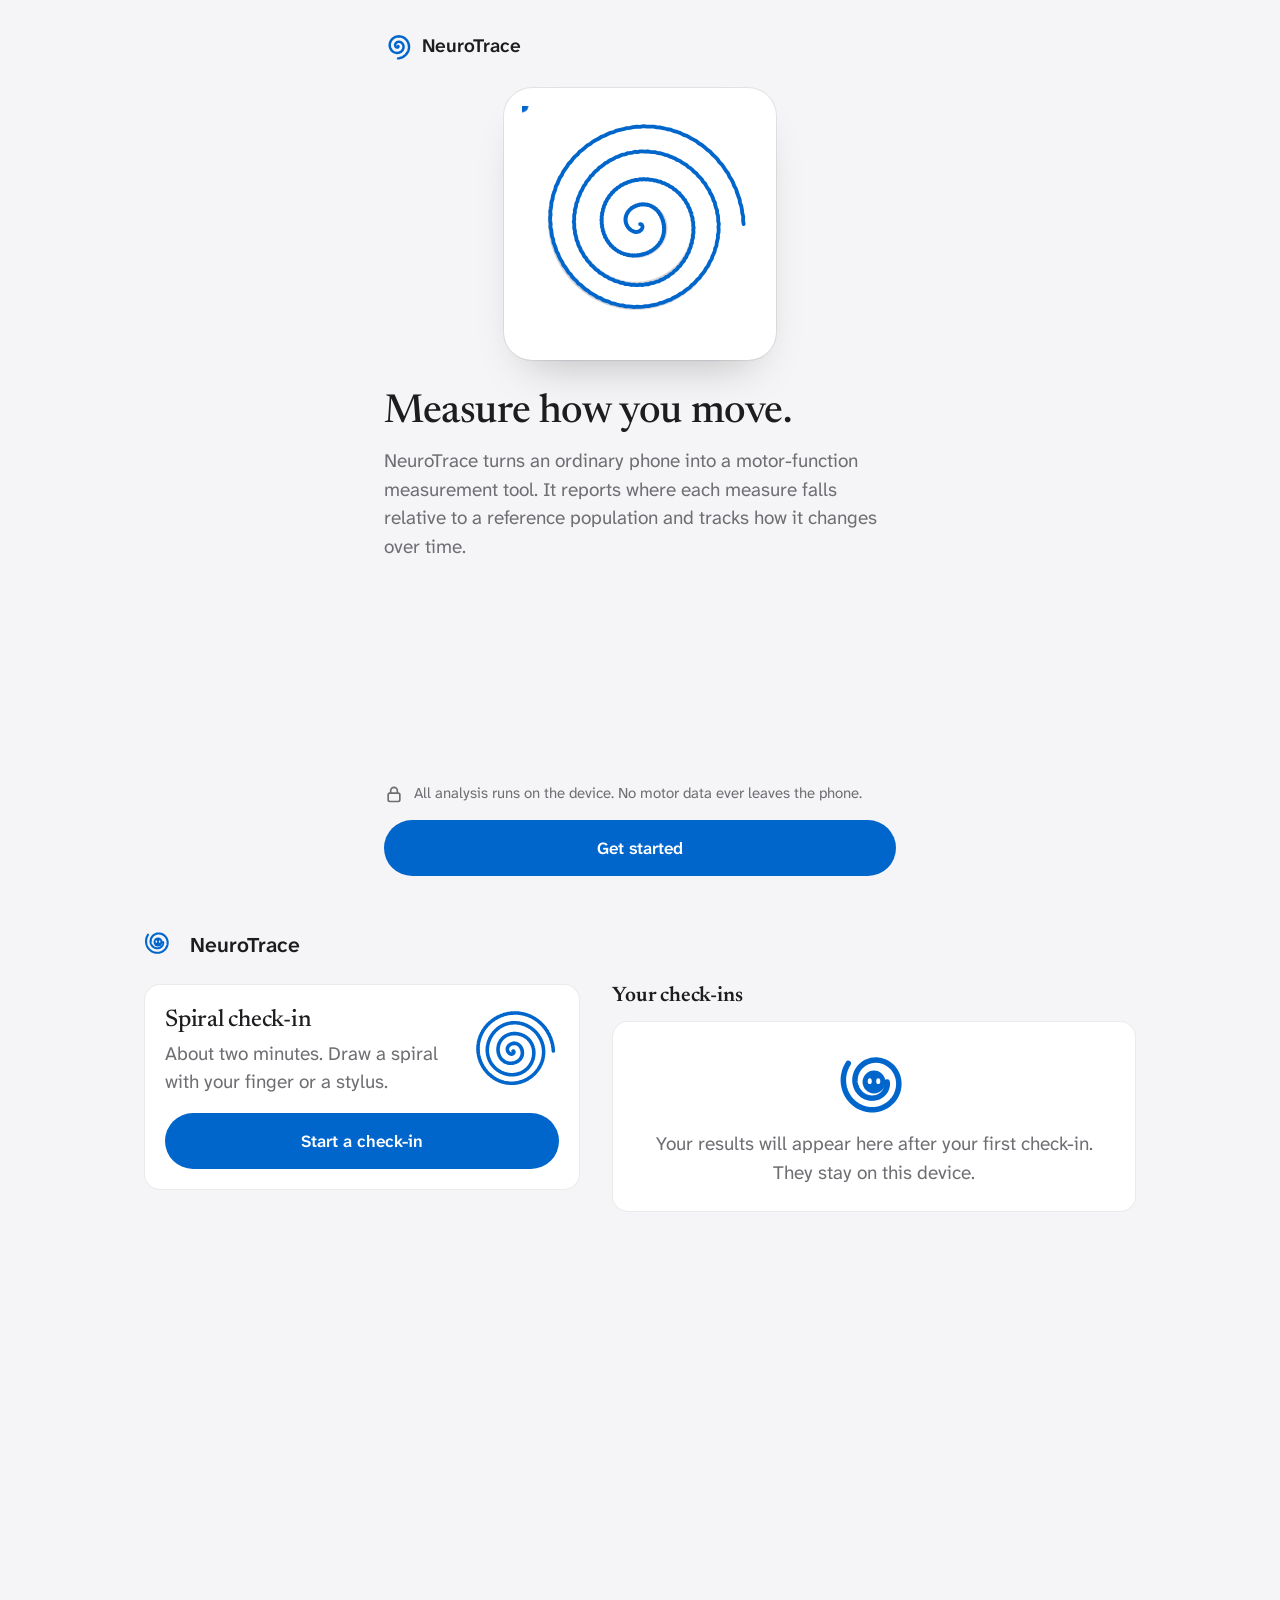
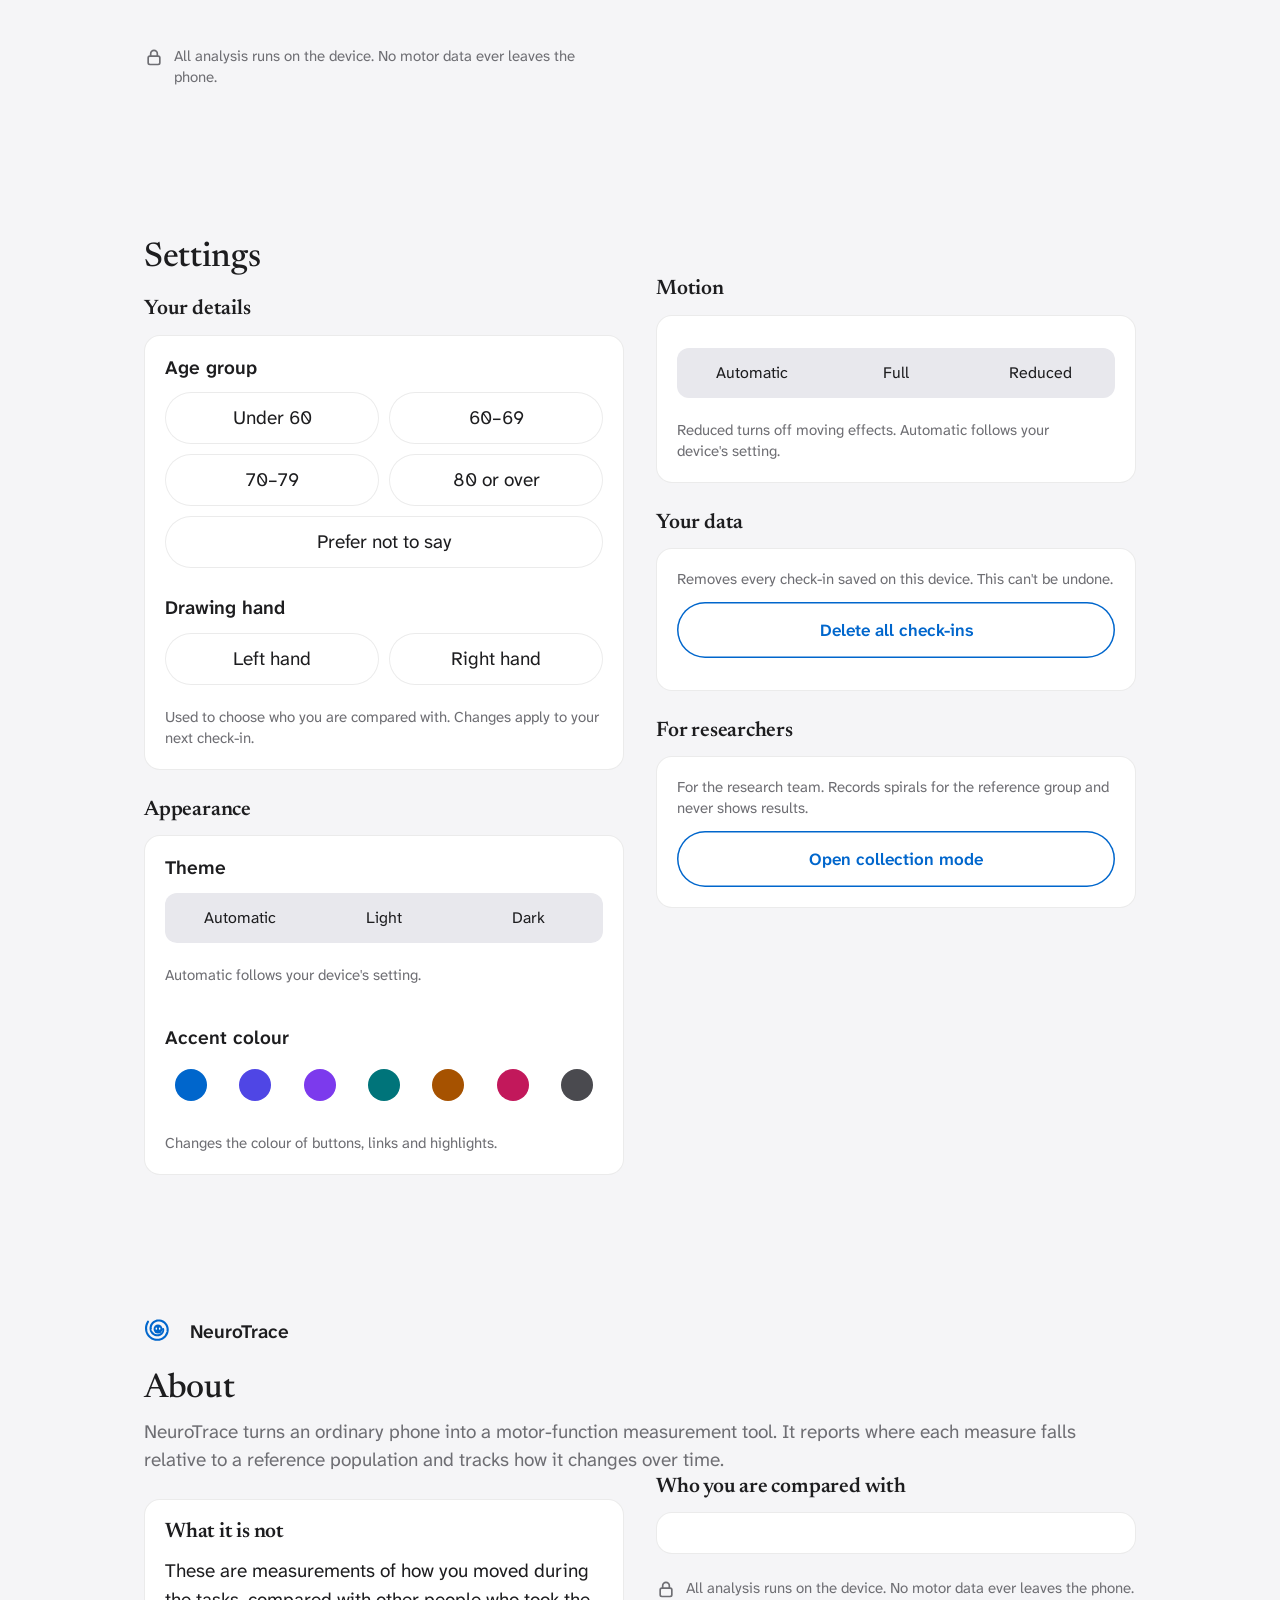
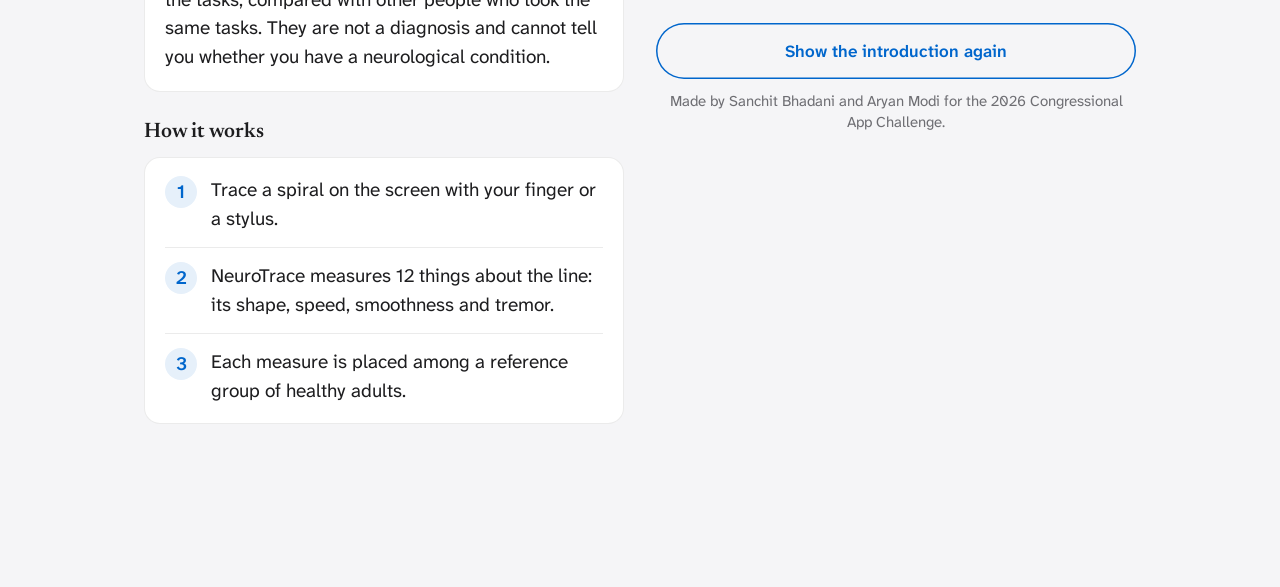
==== commit 5fc1e08e: "Refined comments by hand" ====
--- a/app/index.html
+++ b/app/index.html
@@ -16,8 +16,8 @@
   <link rel="preload" href="fonts/newsreader-latin-opsz.woff2" as="font" type="font/woff2" crossorigin>
   <link rel="stylesheet" href="styles.css">
   <script>
-    // Before first paint: the saved look, so the page never flashes the wrong
-    // theme or plays motion someone switched off. Same rules as motion.js
+    // before first paint: the saved look, so the page never flashes the wrong
+    // theme or plays motion someone switched off. same rules as motion.js
     // applyMotion() and app.js applyTheme().
     try {
       const p = JSON.parse(localStorage.getItem("neurotrace:prefs") || "{}"), r = document.documentElement;
@@ -29,9 +29,9 @@
   <script type="module" src="app.js"></script>
 </head>
 <body>
-<!-- One <section class="screen"> per route (#welcome, #home, ...); app.js
-     shows one at a time. Full sentences are filled in from copy.js through
-     data-copy (Global Constraint 10); the markup holds only headings and
+<!-- one <section class="screen"> per route (#welcome, #home, ...) - app.js
+     shows one at a time. full sentences get filled in from copy.js through
+     data-copy (Global Constraint 10), the markup only holds headings and
      control labels. -->
 
 <!-- ================= personal check-in (iPhone first) ================= -->
@@ -406,7 +406,7 @@
   </div>
 </section>
 
-<!-- The tab bar: only on the three tab screens (app.js). -->
+<!-- the tab bar: only on the three tab screens (app.js). -->
 <nav class="tabbar" id="tabbar" aria-label="Main" hidden>
   <span class="tab-lens" aria-hidden="true"></span>
   <a href="#home" data-tab="home">
@@ -422,12 +422,12 @@
     <span>About</span>
   </a>
 </nav>
-<!-- Compact title bar: the screen's h1, shown once the large title scrolls away. -->
+<!-- compact title bar: the screen's h1, shown once the large title scrolls away. -->
 <div class="compact-bar" id="compact-bar" aria-hidden="true"><span></span></div>
 
 <div class="toast" id="toast" role="status"><svg class="icon" viewBox="0 0 24 24" aria-hidden="true"><path d="M5 12.5l4.5 4.5L19 7.5"/></svg><span></span></div>
 
-<!-- Shown while a finished check-in is scored and saved (motion.js measuring()). -->
+<!-- shown while a finished check-in is scored and saved (motion.js measuring()). -->
 <div class="measuring" id="measuring" role="status" hidden>
   <div class="measuring-card">
     <span class="measuring-mascot" data-mascot="thinking"></span>
--- a/app/styles.css
+++ b/app/styles.css
@@ -1,12 +1,12 @@
 /* NeuroTrace visual system. DESIGN.md at the repository root is the
    reference for every token and component here - change both together.
-   Audience: 55-85, some with tremor - big type and targets, one accent (never
+   audience: 55-85, some with tremor - so big type and targets, one accent (never
    a verdict colour), solid surfaces, and one switch for all motion. */
 
-/* Type: Newsreader (serif, optical sizes) speaks for the app in titles;
+/* type: Newsreader (serif, optical sizes) speaks for the app in titles,
    Atkinson Hyperlegible Next - drawn by the Braille Institute for low-vision
-   readers - carries everything people read and tap. Both self-hosted
-   (fonts/, SIL OFL), so nothing is fetched at runtime. */
+   readers - carries everything people read and tap. both self-hosted
+   (fonts/, SIL OFL) so nothing is fetched at runtime. */
 @font-face {
   font-family: "Atkinson Hyperlegible Next";
   src: url("fonts/atkinson-hyperlegible-next-latin-wght.woff2") format("woff2");
@@ -36,9 +36,9 @@
   --accent-fill: var(--a-light);
   --accent-soft: color-mix(in srgb, var(--a-light) 10%, #ffffff);
 
-  --hair: 1px; /* every hairline; prefers-contrast: more thickens them all */
-
-  /* 1 px at the default 17 px text size. Type is sized in multiples of it
+  --hair: 1px; /* every hairline. prefers-contrast: more thickens them all */
+
+  /* 1 px at the default 17 px text size. type is sized in multiples of it
      (rem underneath) so it follows iOS Dynamic Type via -apple-system-body. */
   --px: calc(1rem / 17);
   --body: calc(17 * var(--px));
@@ -49,9 +49,9 @@
   color-scheme: light dark;
 }
 
-/* Accent colours (Settings > Accent colour): light-mode text and fill,
-   dark-mode text, dark-mode fill. Every one passes 4.5:1 as text and under
-   white text, in both modes. There is no green and no traffic-light red, so
+/* accent colours (Settings > Accent colour): light-mode text and fill,
+   dark-mode text, dark-mode fill. every one passes 4.5:1 as text and under
+   white text, in both modes. there's no green and no traffic-light red, so
    the accent can never read as a verdict on a result (Constraint 2). */
 :root { --a-light: #0066cc; --a-dark: #2997ff; --a-fill-dark: #0071e3; }
 :root[data-accent="indigo"] { --a-light: #4f46e5; --a-dark: #8e8cff; --a-fill-dark: #5b54e8; }
@@ -61,8 +61,8 @@
 :root[data-accent="rose"] { --a-light: #c2185b; --a-dark: #ff7eb0; --a-fill-dark: #c7206a; }
 :root[data-accent="graphite"] { --a-light: #4a4a4f; --a-dark: #b8b8be; --a-fill-dark: #5a5a60; }
 
-/* Dark tokens: the system setting, unless Settings > Appearance pins
-   data-theme on <html>. Keep the two blocks identical. */
+/* dark tokens: the system setting, unless Settings > Appearance pins
+   data-theme on <html>. keep the two blocks identical. */
 @media (prefers-color-scheme: dark) {
   :root:not([data-theme="light"]) {
     --bg: #000000;
@@ -96,14 +96,14 @@
   :root { --body: calc(19 * var(--px)); }
 }
 
-/* 17 px everywhere; on iOS/iPadOS the user's Dynamic Type size instead. */
+/* 17 px everywhere. on iOS/iPadOS it's the user's Dynamic Type size instead. */
 html {
   font-size: 106.25%;
   -webkit-text-size-adjust: 100%;
   background: var(--bg);
 }
 /* -webkit-touch-callout only exists on iOS/iPadOS. macOS Safari also knows
-   -apple-system-body, but its body style is 13 pt, which would shrink the
+   -apple-system-body but its body style is 13 pt, which would shrink the
    whole app. */
 @supports (font: -apple-system-body) and (-webkit-touch-callout: none) {
   html { font: -apple-system-body; }
@@ -123,7 +123,7 @@
 ::selection { background: color-mix(in srgb, var(--accent) 22%, transparent); }
 input { caret-color: var(--accent); }
 html { accent-color: var(--accent); }
-/* Pages still scroll by touch, wheel and keyboard; only the scrollbar box
+/* pages still scroll by touch, wheel and keyboard, only the scrollbar box
    is hidden, on every scrolling element. */
 * { scrollbar-width: none; }
 *::-webkit-scrollbar { display: none; }
@@ -139,8 +139,8 @@
 svg { display: block; }
 
 :focus-visible { outline: 3px solid var(--accent); outline-offset: 3px; }
-/* The router focuses each screen's h1 so screen readers announce the new
-   screen; it is not a control, so it gets no ring. */
+/* the router focuses each screen's h1 so screen readers announce the new
+   screen. it's not a control so it gets no ring. */
 h1:focus { outline: none; }
 
 /* ---------- screens: one centred column, primary action at the bottom ---------- */
@@ -212,7 +212,7 @@
 }
 
 /* ---------- brand mark and spiral art (paths filled in by app.js) ----------
-   Not decoration for its own sake - it's literally the shape the app measures. */
+   not decoration for its own sake - it's literally the shape the app measures. */
 
 .brand {
   display: flex;
@@ -242,7 +242,7 @@
   stroke-linejoin: round;
 }
 
-/* The one shadow in the app (Constraint 9). Shrinks on short phones so the
+/* the one shadow in the app (Constraint 9). shrinks on short phones so the
    welcome screen still fits without scrolling: 572 px is everything else on
    it at 390 × 844. */
 .hero {
@@ -307,7 +307,7 @@
   -webkit-tap-highlight-color: transparent;
   transition: transform 120ms var(--ease), opacity 120ms;
 }
-/* Every tap gets a visible response - people with reduced sensation need to
+/* every tap gets a visible response - people with reduced sensation need to
    see that it registered. */
 .btn:active:not(:disabled) { transform: scale(0.97); opacity: 0.8; }
 .btn-primary { background: var(--accent-fill); color: #ffffff; }
@@ -324,7 +324,7 @@
 }
 .btn svg { width: 22px; height: 22px; stroke-width: 2.2; }
 
-/* Text links in bars and footers: still a 44 px target. */
+/* text links in bars and footers: still a 44 px target. */
 .bar-link, .back, .links a, .topbar a {
   display: flex;
   align-items: center;
@@ -397,8 +397,8 @@
 
 .notice { margin-top: 24px; }
 
-/* Consent rows: the whole 72 px row is the label, so a shaky tap anywhere
-   on it ticks the box. The divider is inset past the checkbox, iOS-style. */
+/* consent rows: the whole 72 px row is the label so a shaky tap anywhere
+   on it ticks the box. the divider is inset past the checkbox, iOS-style. */
 .checks { margin-top: 16px; padding: 0; gap: 0; overflow: hidden; }
 .check {
   position: relative;
@@ -428,8 +428,8 @@
 }
 
 /* ---------- radio chips (About you, collection details) ----------
-   A real radio sits invisibly under each pill so keyboard, screen reader and
-   form semantics are the browser's own; the pill shows its state. */
+   a real radio sits invisibly under each pill so keyboard, screen reader and
+   form semantics are the browser's own - the pill just shows its state. */
 
 fieldset { margin: 28px 0 0; padding: 0; border: 0; min-width: 0; }
 legend {
@@ -514,8 +514,8 @@
 }
 #screen-draw h1 + .lede { margin-top: 8px; }
 
-/* The pad sheet around the canvas. Square, as large as fits above the
-   buttons; the touch properties stop iOS from scrolling, selecting or
+/* the pad sheet around the canvas. square, as large as fits above the
+   buttons. the touch properties stop iOS from scrolling, selecting or
    showing a callout mid-stroke, and reach the canvas inside. */
 .pad {
   position: relative;
@@ -537,12 +537,12 @@
 @media (min-width: 700px) {
   .pad { border-radius: 28px; }
 }
-/* The canvas has no border of its own, so pointer coordinates measured from
+/* the canvas has no border of its own, so pointer coordinates measured from
    its rect are canvas space. */
 .pad canvas { position: absolute; inset: 0; width: 100%; height: 100%; }
 
-/* The start dot's halo (pad.js adds it). The canvas draws the dot itself and
-   is transparent around it, so this pulses under the dot and the guide, as in
+/* the start dot's halo (pad.js adds it). the canvas draws the dot itself and
+   is transparent around it, so this pulses under the dot and the guide, like in
    Draw.dc.html. 36 px is the mockup's r = 18. */
 .pad-start {
   position: absolute;
@@ -562,7 +562,7 @@
   50% { transform: scale(1.25); opacity: 0.12; }
 }
 
-/* Inline notice under the pad (too short, cleared by a resize). */
+/* inline notice under the pad (too short, cleared by a resize). */
 .status {
   margin-top: 16px;
   padding: 14px 16px;
@@ -584,9 +584,9 @@
 }
 #screen-results .actions { margin-top: 28px; }
 
-/* Percentile track: 0 on the left, the highest reference value on the right,
+/* percentile track: 0 on the left, the highest reference value on the right,
    the halfway mark in the middle so a dot means something without an axis.
-   The sentence above it is the real content - this is a second reading of
+   the sentence above it is the real content - this is a second reading of
    the same number, so the markup marks it aria-hidden. */
 .track { position: relative; height: 20px; margin: 6px 8px 0; }
 .track::before {
@@ -623,13 +623,13 @@
   box-shadow: 0 0 0 3px var(--surface);
   animation: settle 520ms var(--ease) backwards;
 }
-/* Travels out from the halfway mark, which is what the position is
+/* travels out from the halfway mark, which is what the position is
    relative to. */
 @keyframes settle {
   from { left: 50%; opacity: 0; }
 }
 
-/* Three equal steps with only the one that applies filled - which of three
+/* three equal steps with only the one that applies filled - which of three
    readings this is, never a meter (Constraint 2). */
 .levels {
   margin-top: 18px;
@@ -647,7 +647,7 @@
 .level.on .level-bar { background: var(--accent); }
 .level.on .level-label { color: var(--ink); font-weight: 600; }
 
-/* Variant A (design canvas): the first thing under the verdict says what
+/* variant A (design canvas): the first thing under the verdict says what
    it is not, in words big enough to read without glasses. */
 .summary {
   margin-top: 10px;
@@ -724,11 +724,11 @@
 
 /* ---------- tabs: home, settings, about ---------- */
 
-/* Room under the last card for the tab bar. */
+/* room under the last card for the tab bar. */
 .tabbed { padding-bottom: calc(max(env(safe-area-inset-bottom), 8px) + 104px); }
 
-/* Tab bar: docked to the bottom edge like a native one - solid surface, a
-   single hairline on top. The current tab is marked twice, by colour and by
+/* tab bar: docked to the bottom edge like a native one - solid surface, a
+   single hairline on top. the current tab is marked twice, by colour and by
    a filled pill behind its icon that slides across (motion.js moveLens). */
 .tabbar {
   position: fixed;
@@ -780,17 +780,17 @@
 }
 .tab-lens.placed { transition: transform 360ms var(--ease); }
 
-/* An odd last chip ("Prefer not to say") takes the full row instead of
+/* an odd last chip ("Prefer not to say") takes the full row instead of
    wrapping its label inside half of it. */
 .chips > .chip:last-child:nth-child(odd) { grid-column: 1 / -1; }
-/* Inside a card the card's own padding is the top margin. */
+/* inside a card the card's own padding is the top margin. */
 .card > fieldset:first-child { margin-top: 0; }
 .card > fieldset + fieldset { margin-top: 16px; }
 #screen-settings .section-title { margin-bottom: 12px; }
 
 .card-title { font-size: calc(21 * var(--px)); line-height: 1.2; }
 
-/* How it works: numbered steps, the number in an accent disc. */
+/* how it works: numbered steps, the number in an accent disc. */
 .how { margin: 12px 0 0; padding: 4px 20px; gap: 0; list-style: none; counter-reset: step; }
 .how li {
   counter-increment: step;
@@ -822,6 +822,50 @@
   overflow: hidden;
   clip-path: inset(50%);
   white-space: nowrap;
+}
+
+/* ---------- iPad ---------- */
+/* a portrait iPad keeps the single column (body already 19 px) with a wider
+   drawing pad. from 900 px wide the tab screens and results use two columns.
+   forms and the setup flow stay one narrow column on purpose. */
+
+#results-body { display: flex; flex-direction: column; }
+.results-main, .results-side { display: contents; }
+
+@media (min-width: 700px) {
+  #screen-draw { max-width: 760px; }
+  .tabbar { grid-template-columns: repeat(3, minmax(0, 160px)); justify-content: center; }
+}
+
+@media (min-width: 900px) {
+  .tabbed, #screen-results { max-width: 1040px; }
+
+  #screen-home {
+    display: grid;
+    grid-template-columns: minmax(0, 1fr) minmax(0, 1.2fr);
+    grid-template-areas: "brand brand" "card title" "card list" "lock list";
+    grid-template-rows: auto auto auto 1fr;
+    column-gap: 32px;
+    align-content: start;
+  }
+  #screen-home > .brand { grid-area: brand; }
+  #screen-home > .checkin { grid-area: card; align-self: start; margin-top: 16px; }
+  #screen-home > .section-title { grid-area: title; margin-top: 16px; }
+  #screen-home > #history { grid-area: list; }
+  #screen-home > .actions { grid-area: lock; align-self: end; }
+
+  #results-body { display: grid; grid-template-columns: minmax(0, 1fr) minmax(0, 1fr); column-gap: 32px; align-items: start; }
+  .results-main, .results-side { display: flex; flex-direction: column; }
+  .results-main { position: sticky; top: 56px; }
+  .results-side > .result-card:first-child { margin-top: 0; }
+
+  /* Settings and About: cards flow into two columns, headings kept with
+     their card. */
+  #screen-settings, #screen-about-app { display: block; columns: 2; column-gap: 32px; }
+  #screen-settings > h1, #screen-about-app > .brand, #screen-about-app > h1, #screen-about-app > .lede { column-span: all; }
+  #screen-settings .section-title, #screen-about-app .section-title { break-after: avoid; }
+  #screen-settings .card, #screen-about-app .card, #screen-about-app .actions { break-inside: avoid; }
+  #screen-settings .section-title:first-of-type { margin-top: 20px; }
 }
 
 /* ---------- error ---------- */
@@ -924,7 +968,7 @@
 .id-label { font-size: calc(15 * var(--px)); font-weight: 600; color: var(--ink2); }
 .id-box .mono { font-size: calc(40 * var(--px)); font-weight: 600; letter-spacing: 0.08em; }
 
-/* Participant form: one card, one question per row. */
+/* participant form: one card, one question per row. */
 .form-card { margin-top: 28px; gap: 0; padding: 0; }
 .form-card > * { padding: 22px 28px; }
 .form-card > * + * { border-top: var(--hair) solid var(--line); }
@@ -953,7 +997,7 @@
 .export-card { margin-top: 24px; flex-direction: row; flex-wrap: wrap; align-items: center; justify-content: space-between; gap: 16px 24px; }
 .export-card h2 { font-size: calc(21 * var(--px)); }
 
-/* Session summary on the done screen. */
+/* session summary on the done screen. */
 .facts {
   margin: 36px 0 0;
   width: min(100%, 600px);
@@ -994,9 +1038,9 @@
 /* ---------- motion: shared ---------- */
 
 
-/* Page transitions (View Transitions API). Tabs slide towards the tab you
-   picked; everything else rises in; a theme or accent change spreads out in
-   a circle from the control that was tapped. The tab bar and title bar keep
+/* page transitions (View Transitions API). tabs slide towards the tab you
+   picked, everything else rises in, and a theme or accent change spreads out in
+   a circle from the control that was tapped. the tab bar and title bar keep
    their own names so they stay put while the page moves. */
 .tabbar { view-transition-name: tabbar; }
 .compact-bar { view-transition-name: compact-bar; }
@@ -1022,7 +1066,7 @@
   to { clip-path: circle(150vmax at var(--vt-x, 50%) var(--vt-y, 50%)); }
 }
 
-/* Things that answer a choice: a short settle, and a tick that draws in. */
+/* things that answer a choice: a short settle, and a tick that draws in. */
 @keyframes pop { from { transform: scale(0.94); } }
 .chip input:checked + span,
 .check input:checked { animation: pop 260ms var(--ease); }
@@ -1040,7 +1084,7 @@
 :root { --tick: url("data:image/svg+xml,%3Csvg xmlns='http://www.w3.org/2000/svg' viewBox='0 0 24 24' fill='none' stroke='black' stroke-width='3' stroke-linecap='round' stroke-linejoin='round'%3E%3Cpath d='M5 12.5l4.5 4.5L19 7.5'/%3E%3C/svg%3E"); }
 @keyframes tick-in { from { transform: scale(0) rotate(-30deg); opacity: 0; } }
 
-/* Scroll reveals: cards and rows rise in, staggered, the first time they
+/* scroll reveals: cards and rows rise in, staggered, the first time they
    come into view (motion.js reveal). */
 .reveal {
   opacity: 0;
@@ -1050,13 +1094,13 @@
     transform 600ms var(--ease) calc(var(--i, 0) * 70ms);
 }
 .reveal.in { opacity: 1; transform: none; }
-/* The dot waits for its row, then travels out from the halfway mark while
+/* the dot waits for its row, then travels out from the halfway mark while
    the number beside it counts up. */
 .measure.reveal:not(.in) .track-dot { visibility: hidden; animation: none; }
 .measure.in .track-dot { animation-duration: 640ms; }
 .num { font-variant-numeric: tabular-nums; }
 
-/* The result level fills in from the left; so does each finished spiral's
+/* the result level fills in from the left, and so does each finished spiral's
    progress segment. */
 .level.on .level-bar { transform-origin: left; animation: fill-in 760ms var(--ease) 260ms backwards; }
 .segments .now { transform-origin: left; animation: fill-in 560ms var(--ease) backwards; }
@@ -1113,8 +1157,8 @@
 
 /* ---------- settings controls: segmented choice, accent row ---------- */
 
-/* Segmented control: one pad, one sliding thumb (Theme, Motion). The thumb
-   finds its slot with :has(), so there's no script. */
+/* segmented control: one pad, one sliding thumb (Theme, Motion). the thumb
+   finds its slot with :has() so there's no script. */
 .segmented {
   position: relative;
   margin-top: 12px;
@@ -1156,7 +1200,7 @@
 .segment input:focus-visible + span { outline: 3px solid var(--accent); outline-offset: 1px; }
 :root { --seg-thumb: #ffffff; }
 
-/* Accent colour: one even row of seven, the chosen one ringed and ticked,
+/* accent colour: one even row of seven, the chosen one ringed and ticked,
    its name written in the legend so the choice never rests on colour alone. */
 .legend-split { width: 100%; display: flex; justify-content: space-between; align-items: baseline; gap: 12px; }
 .legend-value { font-weight: 400; color: var(--ink2); }
@@ -1292,11 +1336,11 @@
 
 /* ---------- motion: drawing ---------- */
 
-/* The pen dot that keeps tracing the welcome spiral once it has drawn. */
+/* the pen dot that keeps tracing the welcome spiral once it has drawn. */
 .pen-dot { fill: var(--accent); opacity: 0; animation: fade-in 500ms ease 3s forwards; }
 @keyframes fade-in { to { opacity: 1; } }
 
-/* A soft glow under the pen tip while it touches the sheet. */
+/* a soft glow under the pen tip while it touches the sheet. */
 .pen-tip {
   position: absolute;
   top: 0;
@@ -1332,10 +1376,10 @@
   .history-row:hover .chevron { transform: translateX(3px); }
 }
 
-/* One switch for all motion: <html data-motion="reduce">, set from Settings >
+/* one switch for all motion: <html data-motion="reduce">, set from Settings >
    Motion or the device's reduced-motion setting (index.html, motion.js).
-   Everything jumps to its end state; a replay the person asks for with a
-   button still runs, because that's JavaScript they chose to start. */
+   everything jumps to its end state, but a replay the person asks for with a
+   button still runs, bc that's JavaScript they chose to start. */
 :root[data-motion="reduce"] *,
 :root[data-motion="reduce"] *::before,
 :root[data-motion="reduce"] *::after {
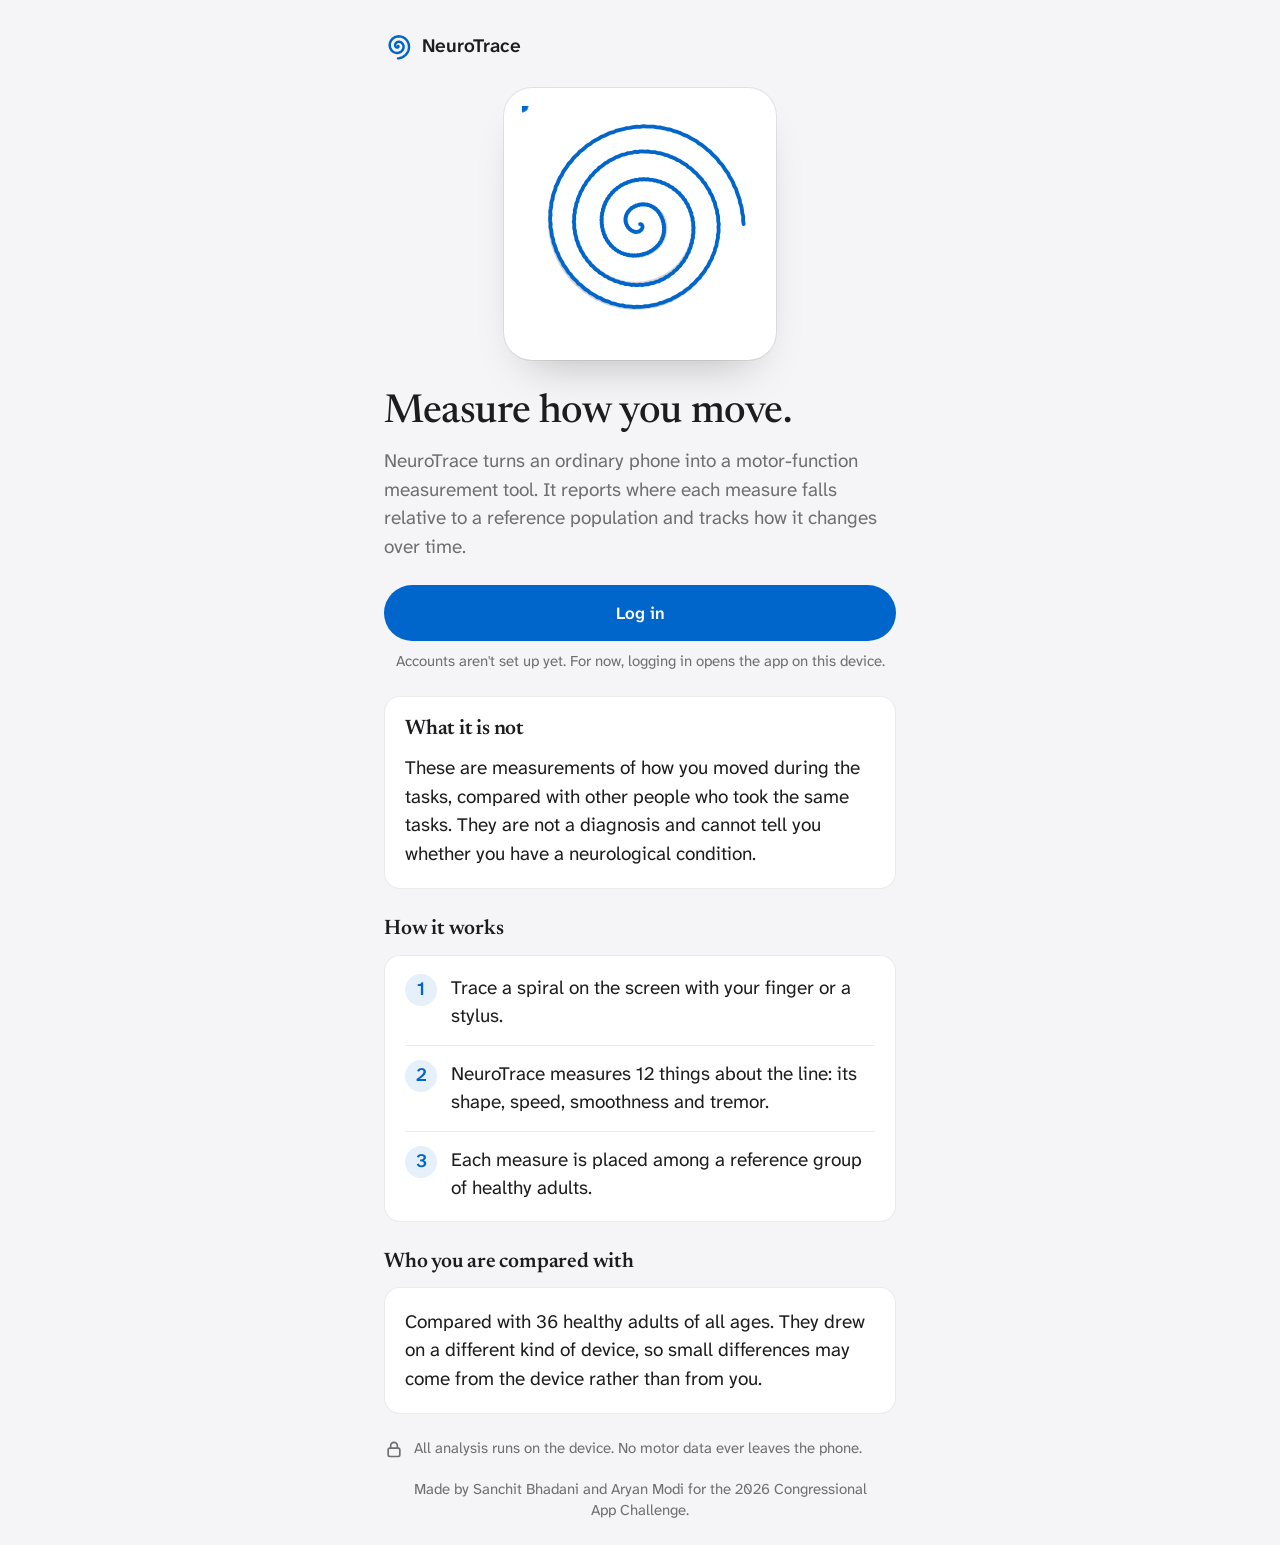
==== commit 80eb9da8: "Added training and progress. restructured the app's navbar and tabs" ====
--- a/app/index.html
+++ b/app/index.html
@@ -29,14 +29,14 @@
   <script type="module" src="app.js"></script>
 </head>
 <body>
-<!-- one <section class="screen"> per route (#welcome, #home, ...) - app.js
+<!-- one <section class="screen"> per route (#home, #dashboard, ...) - app.js
      shows one at a time. full sentences get filled in from copy.js through
      data-copy (Global Constraint 10), the markup only holds headings and
      control labels. -->
 
-<!-- ================= personal check-in (iPhone first) ================= -->
-
-<section class="screen" id="screen-welcome" data-title="Welcome" hidden>
+<!-- ================= signed out: home only. then the check-in flow ================= -->
+
+<section class="screen" id="screen-home" data-title="Home" hidden>
   <header class="brand">
     <svg viewBox="0 0 340 340" aria-hidden="true"><path class="mark"/></svg>
     <span class="brand-name">NeuroTrace</span>
@@ -50,18 +50,28 @@
   </div>
   <h1 tabindex="-1">Measure how you move.</h1>
   <p class="lede" data-copy="PITCH TRACKS"></p>
-  <div class="actions">
-    <p class="lock">
-      <svg class="icon" viewBox="0 0 24 24" aria-hidden="true"><rect x="5" y="11" width="14" height="10" rx="2"/><path d="M8 11V8a4 4 0 0 1 8 0v3"/></svg>
-      <span data-copy="ON_DEVICE"></span>
-    </p>
-    <a class="btn btn-primary" href="#consent">Get started</a>
-  </div>
+  <div class="home-actions">
+    <button type="button" class="btn btn-primary" id="login">Log in</button>
+    <p class="sub center" data-copy="LOGIN_NOTE"></p>
+  </div>
+  <div class="card notice">
+    <h2 class="card-title">What it is not</h2>
+    <p data-copy="NOT_A_DIAGNOSIS"></p>
+  </div>
+  <h2 class="section-title">How it works</h2>
+  <ol class="card how" id="how-steps"><!-- copy.HOW_STEPS, from app.js --></ol>
+  <h2 class="section-title">Who you are compared with</h2>
+  <p class="card" id="about-reference"></p>
+  <p class="lock about-lock">
+    <svg class="icon" viewBox="0 0 24 24" aria-hidden="true"><rect x="5" y="11" width="14" height="10" rx="2"/><path d="M8 11V8a4 4 0 0 1 8 0v3"/></svg>
+    <span data-copy="ON_DEVICE"></span>
+  </p>
+  <p class="sub center home-credit" data-copy="CREDIT"></p>
 </section>
 
 <section class="screen" id="screen-consent" data-title="Before you start" hidden>
   <div class="bar">
-    <a class="back" href="#welcome"><svg class="icon" viewBox="0 0 24 24" aria-hidden="true"><path d="M15 5l-7 7 7 7"/></svg>Back</a>
+    <a class="back" href="#home"><svg class="icon" viewBox="0 0 24 24" aria-hidden="true"><path d="M15 5l-7 7 7 7"/></svg>Back</a>
     <div class="segments" role="progressbar" aria-label="Setup progress" aria-valuemin="1" aria-valuemax="3" aria-valuenow="1" aria-valuetext="Step 1 of 3">
       <span class="on"></span><span></span><span></span>
     </div>
@@ -109,7 +119,7 @@
 
 <section class="screen" id="screen-draw" data-title="Trace the spiral" hidden>
   <div class="bar">
-    <a class="bar-link" href="#home">Cancel</a>
+    <a class="bar-link" href="#testing">Cancel</a>
     <div class="bar-title" id="draw-count">Spiral 1 of 1</div>
   </div>
   <div class="segments" id="draw-progress" role="progressbar" aria-label="Spirals drawn" aria-valuemin="0" aria-valuemax="1" aria-valuenow="0">
@@ -133,17 +143,52 @@
 <section class="screen" id="screen-results" data-title="Results" hidden>
   <div class="meta-row">
     <span class="sub" id="results-meta"></span>
-    <a class="bar-link strong" href="#home">Done</a>
+    <a class="bar-link strong" href="#dashboard">Done</a>
   </div>
   <h1 tabindex="-1" id="results-title"></h1>
   <div id="results-body"></div>
   <div class="actions pair">
     <a class="btn btn-secondary" href="#about">Check again</a>
-    <a class="btn btn-primary" href="#home">Done</a>
-  </div>
-</section>
-
-<section class="screen tabbed" id="screen-home" data-title="Home" hidden>
+    <a class="btn btn-primary" href="#dashboard">Done</a>
+  </div>
+</section>
+
+<!-- one training exercise (app.js, train.js). no tab bar: it's a focused
+     task with its own way back to Training. -->
+<section class="screen" id="screen-exercise" data-title="Exercise" hidden>
+  <div class="bar">
+    <a class="back" href="#training"><svg class="icon" viewBox="0 0 24 24" aria-hidden="true"><path d="M15 5l-7 7 7 7"/></svg>Training</a>
+    <div class="bar-title" id="ex-level"></div>
+  </div>
+  <h1 tabindex="-1" id="ex-title"></h1>
+  <p class="lede" id="ex-instruction"></p>
+  <div class="ex-progress" id="ex-progress"></div>
+  <p class="ex-phase" id="ex-phase" aria-live="polite"></p>
+  <div class="pad pad-wide"><canvas id="ex-pad" role="img" aria-label="Writing area with a baseline and a dashed target line"></canvas></div>
+  <div class="pad pad-wide" hidden><canvas id="ex-tap" role="img" aria-label="Tapping area. Circles appear here one at a time."></canvas></div>
+  <div role="status">
+    <p class="card status" id="ex-status" hidden>
+      <svg class="icon" viewBox="0 0 24 24" aria-hidden="true"><circle cx="12" cy="12" r="9"/><path d="M12 11v6"/><path d="M12 7.5v.01"/></svg>
+      <span><strong></strong><span></span></span>
+    </p>
+  </div>
+  <div id="ex-result" aria-live="polite"></div>
+  <div class="actions pair" id="ex-draw-actions">
+    <button type="button" class="btn btn-secondary" id="ex-clear">Start over</button>
+    <button type="button" class="btn btn-primary" id="ex-done" disabled>Done</button>
+  </div>
+  <div class="actions" id="ex-start-actions" hidden>
+    <button type="button" class="btn btn-primary" id="ex-start">Start</button>
+  </div>
+  <div class="actions" id="ex-next-actions" hidden>
+    <button type="button" class="btn btn-primary" id="ex-next">Next try</button>
+  </div>
+  <button type="button" class="text-btn" id="ex-too-hard">Too hard today</button>
+</section>
+
+<!-- ================= tabs: dashboard, testing, training, progress, settings ================= -->
+
+<section class="screen tabbed" id="screen-dashboard" data-title="Dashboard" hidden>
   <header class="brand">
     <span class="brand-mascot" data-mascot="idle"></span>
     <span class="brand-name">NeuroTrace</span>
@@ -158,6 +203,21 @@
     </div>
     <a class="btn btn-primary" href="#about">Start a check-in</a>
   </div>
+  <div class="card med" role="group" aria-labelledby="med-title">
+    <h2 class="card-title" id="med-title">Your medication</h2>
+    <p class="sub" data-copy="MED_BLURB"></p>
+    <div class="field">
+      <label class="field-label" for="med-name">Medication</label>
+      <input class="text-input" id="med-name" type="text" autocomplete="off" placeholder="Name">
+    </div>
+    <div class="field">
+      <label class="field-label" for="med-dose">Dose and times</label>
+      <input class="text-input" id="med-dose" type="text" autocomplete="off" placeholder="For example, 1 tablet at 8 am and 2 pm">
+    </div>
+    <button type="button" class="btn btn-secondary" disabled>Save medication</button>
+    <p class="sub" data-copy="MED_NOT_SAVED"></p>
+  </div>
+
   <h2 class="section-title">Your check-ins</h2>
   <div id="history">
     <div class="card empty"><span class="empty-mascot" data-mascot="idle"></span><p data-copy="HISTORY_EMPTY"></p></div>
@@ -170,7 +230,59 @@
   </div>
 </section>
 
-<!-- ================= tabs: settings and about ================= -->
+<section class="screen tabbed" id="screen-testing" data-title="Testing" hidden>
+  <h1 tabindex="-1">Testing</h1>
+  <p class="lede" data-copy="TESTING_BLURB"></p>
+  <div class="card checkin">
+    <div class="checkin-row">
+      <div>
+        <h2 class="card-title">Spiral test</h2>
+        <p class="sub" data-copy="CHECKIN_BLURB"></p>
+      </div>
+      <svg class="mini" viewBox="0 0 340 340" aria-hidden="true"><path class="art-guide"/><path class="art-trace"/></svg>
+    </div>
+    <a class="btn btn-primary" href="#about">Start the spiral test</a>
+  </div>
+</section>
+
+<!-- the exercise cards are real (app.js fills in each level). Today's focus
+     and This week are still sample layouts and say so (ClaimsRules, demo and
+     data honesty). -->
+<section class="screen tabbed" id="screen-training" data-title="Training" hidden>
+  <h1 tabindex="-1">Training</h1>
+  <p class="lede" data-copy="TRAINING_BLURB"></p>
+  <h2 class="section-title">Today&rsquo;s focus</h2>
+  <div class="card focus">
+    <div class="card-head"><h3 class="card-title">Steady tracing</h3><span class="pill">Sample</span></div>
+    <p class="sub">Level 4 &middot; about 8 minutes</p>
+    <p data-copy="TRAINING_WHY"></p>
+    <p class="sub" data-copy="FOCUS_SAMPLE"></p>
+    <button type="button" class="btn btn-primary" data-soon>Start</button>
+  </div>
+  <h2 class="section-title">All exercises</h2>
+  <div class="exercise-grid">
+    <button type="button" class="card exercise" data-exercise="big-writing"><span class="exercise-name">Big writing</span><span class="sub"></span><span class="sub"></span></button>
+    <button type="button" class="card exercise" data-exercise="rhythm"><span class="exercise-name">Rhythm</span><span class="sub"></span><span class="sub"></span></button>
+    <button type="button" class="card exercise" data-exercise="steady-tracing"><span class="exercise-name">Steady tracing</span><span class="sub"></span><span class="sub"></span></button>
+    <button type="button" class="card exercise" data-exercise="hand-skills"><span class="exercise-name">Hand skills</span><span class="sub"></span><span class="sub"></span></button>
+  </div>
+  <h2 class="section-title">This week</h2>
+  <div class="card week">
+    <span class="pill week-pill">Sample</span>
+    <div class="week-dots" role="img" aria-label="Practised on 3 of 5 planned days this week">
+      <span class="on"></span><span class="on"></span><span></span><span class="on"></span><span></span><span></span><span></span>
+    </div>
+    <p class="num">3 of 5 days</p>
+    <p class="sub week-note" data-copy="WEEK_SAMPLE"></p>
+    <a class="bar-link strong week-link" href="#progress">See progress<svg class="icon chevron" viewBox="0 0 24 24" aria-hidden="true"><path d="M9 5l7 7-7 7"/></svg></a>
+  </div>
+</section>
+
+<section class="screen tabbed" id="screen-progress" data-title="Progress" hidden>
+  <h1 tabindex="-1">Progress</h1>
+  <p class="lede" data-copy="PROGRESS_BLURB"></p>
+  <div id="progress-body"><!-- first vs latest check-in, from app.js --></div>
+</section>
 
 <section class="screen tabbed" id="screen-settings" data-title="Settings" hidden>
   <h1 tabindex="-1">Settings</h1>
@@ -228,31 +340,13 @@
   <div class="card">
     <p class="sub" data-copy="COLLECTION_HELP"></p>
     <a class="btn btn-secondary" href="#collect">Open collection mode</a>
-  </div>
-</section>
-
-<section class="screen tabbed" id="screen-about-app" data-title="About" hidden>
-  <header class="brand">
-    <span class="brand-mascot" data-mascot="idle"></span>
-    <span class="brand-name">NeuroTrace</span>
-  </header>
-  <h1 tabindex="-1">About</h1>
-  <p class="lede" data-copy="PITCH TRACKS"></p>
-  <div class="card notice">
-    <h2 class="card-title">What it is not</h2>
-    <p data-copy="NOT_A_DIAGNOSIS"></p>
-  </div>
-  <h2 class="section-title">How it works</h2>
-  <ol class="card how" id="how-steps"><!-- copy.HOW_STEPS, from app.js --></ol>
-  <h2 class="section-title">Who you are compared with</h2>
-  <p class="card" id="about-reference"></p>
-  <p class="lock about-lock">
-    <svg class="icon" viewBox="0 0 24 24" aria-hidden="true"><rect x="5" y="11" width="14" height="10" rx="2"/><path d="M8 11V8a4 4 0 0 1 8 0v3"/></svg>
-    <span data-copy="ON_DEVICE"></span>
-  </p>
-  <div class="actions">
-    <a class="btn btn-secondary" href="#welcome">Show the introduction again</a>
-    <p class="sub center" data-copy="CREDIT"></p>
+    <p class="sub" data-copy="PRACTICE_EXPORT_HELP"></p>
+    <button type="button" class="btn btn-secondary" id="export-practice">Export practice tries</button>
+  </div>
+  <h2 class="section-title">Account</h2>
+  <div class="card">
+    <p class="sub" data-copy="LOGOUT_HELP"></p>
+    <button type="button" class="btn btn-secondary" id="logout">Log out</button>
   </div>
 </section>
 
@@ -261,7 +355,7 @@
   <p class="lede" id="error-message"></p>
   <p class="lede" data-copy="NOTHING_SCORED"></p>
   <div class="actions">
-    <a class="btn btn-secondary" href="#home">Home</a>
+    <a class="btn btn-secondary" href="#dashboard">Dashboard</a>
   </div>
 </section>
 
@@ -273,7 +367,7 @@
       <svg viewBox="0 0 340 340" aria-hidden="true"><path class="mark"/></svg>
       <span class="brand-name">NeuroTrace</span><span class="topbar-mode">Collection mode</span>
     </div>
-    <a href="#home">Exit</a>
+    <a href="#settings">Exit</a>
   </header>
   <div class="col">
     <h1 tabindex="-1">Tester collection</h1>
@@ -307,7 +401,7 @@
       <svg viewBox="0 0 340 340" aria-hidden="true"><path class="mark"/></svg>
       <span class="brand-name">NeuroTrace</span><span class="topbar-mode">Collection mode</span>
     </div>
-    <a href="#home">Exit</a>
+    <a href="#settings">Exit</a>
   </header>
   <div class="col">
     <div class="meta-row">
@@ -358,7 +452,7 @@
       <svg viewBox="0 0 340 340" aria-hidden="true"><path class="mark"/></svg>
       <span class="brand-name">NeuroTrace</span><span class="topbar-mode">Collection mode</span>
     </div>
-    <a href="#home">Exit</a>
+    <a href="#settings">Exit</a>
   </header>
   <div class="col centred">
     <div class="bar">
@@ -390,7 +484,7 @@
       <svg viewBox="0 0 340 340" aria-hidden="true"><path class="mark"/></svg>
       <span class="brand-name">NeuroTrace</span><span class="topbar-mode">Collection mode</span>
     </div>
-    <a href="#home">Exit</a>
+    <a href="#settings">Exit</a>
   </header>
   <div class="col centred">
     <div class="done-mark"><svg class="icon" viewBox="0 0 24 24" aria-hidden="true"><path d="M5 12.5l4.5 4.5L19 7.5"/></svg></div>
@@ -406,20 +500,28 @@
   </div>
 </section>
 
-<!-- the tab bar: only on the three tab screens (app.js). -->
+<!-- the tab bar: only on the five tab screens, which need a login (app.js). -->
 <nav class="tabbar" id="tabbar" aria-label="Main" hidden>
   <span class="tab-lens" aria-hidden="true"></span>
-  <a href="#home" data-tab="home">
-    <svg class="icon" viewBox="0 0 24 24" aria-hidden="true"><path d="M4 11l8-7 8 7v8a1 1 0 0 1-1 1h-4v-6h-6v6H5a1 1 0 0 1-1-1z"/></svg>
-    <span>Home</span>
+  <a href="#dashboard" data-tab="dashboard">
+    <svg class="icon" viewBox="0 0 24 24" aria-hidden="true"><rect x="4" y="4" width="7" height="7" rx="1.5"/><rect x="13" y="4" width="7" height="7" rx="1.5"/><rect x="4" y="13" width="7" height="7" rx="1.5"/><rect x="13" y="13" width="7" height="7" rx="1.5"/></svg>
+    <span>Dashboard</span>
+  </a>
+  <a href="#testing" data-tab="testing">
+    <svg class="icon" viewBox="0 0 24 24" aria-hidden="true"><path d="M12.8 12.0L12.9 12.3L13.0 12.6L12.9 13.0L12.6 13.4L12.2 13.7L11.7 13.9L11.1 13.9L10.5 13.7L9.9 13.3L9.4 12.8L9.2 12.0L9.1 11.1L9.3 10.3L9.8 9.4L10.5 8.7L11.5 8.3L12.6 8.1L13.7 8.2L14.8 8.7L15.8 9.6L16.5 10.7L16.9 12.0L16.9 13.4L16.4 14.9L15.6 16.1L14.3 17.1L12.8 17.8L11.1 18.0L9.4 17.6L7.8 16.8L6.5 15.6L5.5 13.9L5.1 12.0L5.2 10.0L5.8 8.0L7.1 6.3L8.8 5.0L10.9 4.2L13.1 4.0L15.4 4.5L17.5 5.6L19.3 7.3L20.5 9.5L21.0 12.0"/></svg>
+    <span>Testing</span>
+  </a>
+  <a href="#training" data-tab="training">
+    <svg class="icon" viewBox="0 0 24 24" aria-hidden="true"><rect x="5" y="6" width="3" height="12" rx="1"/><rect x="16" y="6" width="3" height="12" rx="1"/><rect x="2" y="9" width="3" height="6" rx="1"/><rect x="19" y="9" width="3" height="6" rx="1"/><path d="M8 12h8"/></svg>
+    <span>Training</span>
+  </a>
+  <a href="#progress" data-tab="progress">
+    <svg class="icon" viewBox="0 0 24 24" aria-hidden="true"><path d="M4 20h16"/><path d="M5 16l4-5 4 3 6-8"/></svg>
+    <span>Progress</span>
   </a>
   <a href="#settings" data-tab="settings">
     <svg class="icon" viewBox="0 0 24 24" aria-hidden="true"><path d="M4 7h9M17 7h3M4 17h3M11 17h9"/><circle cx="15" cy="7" r="2"/><circle cx="9" cy="17" r="2"/></svg>
     <span>Settings</span>
-  </a>
-  <a href="#about-app" data-tab="about-app">
-    <svg class="icon" viewBox="0 0 24 24" aria-hidden="true"><circle cx="12" cy="12" r="9"/><path d="M12 11v6M12 7.5v.01"/></svg>
-    <span>About</span>
   </a>
 </nav>
 <!-- compact title bar: the screen's h1, shown once the large title scrolls away. -->
--- a/app/styles.css
+++ b/app/styles.css
@@ -160,7 +160,8 @@
     max(env(safe-area-inset-left), 24px);
   animation: enter 280ms var(--ease) both;
 }
-.screen[hidden] { display: none; }
+
+.screen[hidden] { display: none !important; }
 
 @keyframes enter {
   from { opacity: 0; transform: translateY(8px); }
@@ -476,33 +477,137 @@
 .chip:active span { transform: scale(0.97); opacity: 0.8; }
 fieldset + .sub { margin-top: 10px; }
 
-/* ---------- welcome ---------- */
-
-#screen-welcome h1 {
+/* ---------- home (signed out): intro, log in, what was the About tab ---------- */
+
+#screen-home h1 {
   margin-top: 32px;
   font-size: calc(40 * var(--px));
   line-height: 1.08;
 }
-#screen-welcome .lede { margin-top: 12px; }
-#screen-welcome .actions { gap: 16px; }
-
-/* ---------- home ---------- */
-
-#screen-home .brand-name { font-size: calc(21 * var(--px)); }
+#screen-home .lede { margin-top: 12px; }
+.home-actions { margin-top: 24px; display: flex; flex-direction: column; gap: 10px; }
+.home-credit { margin-top: 20px; }
+
+/* ---------- dashboard ---------- */
+
+#screen-dashboard .brand-name { font-size: calc(21 * var(--px)); }
 .checkin { margin-top: 16px; gap: 16px; }
 .checkin-row { display: flex; gap: 16px; align-items: center; }
 .checkin-row > div { flex-grow: 1; display: flex; flex-direction: column; gap: 6px; }
-#screen-home h1 {
+#screen-dashboard h1 {
   margin: 0;
   font-size: calc(24 * var(--px));
   line-height: 1.15;
 }
-#screen-home h1 + .lede { margin: 0; line-height: 1.45; }
+
+#screen-dashboard h1 + .lede { margin: 0; line-height: 1.45; }
 .mini { width: 92px; height: 92px; flex-shrink: 0; }
 .mini .art-guide { stroke-width: 7; }
 .mini .art-trace { stroke-width: 13; }
 .empty { margin-top: 12px; padding: 24px 20px; color: var(--ink2); text-wrap: pretty; }
-#screen-home .actions { gap: 8px; }
+
+#screen-dashboard .actions { gap: 8px; }
+
+/* medication: a placeholder form until saving exists. */
+.med { margin-top: 16px; }
+.field { display: flex; flex-direction: column; gap: 6px; }
+.field-label { font-weight: 600; }
+.text-input {
+  width: 100%;
+  min-height: 56px;
+  padding: 0 16px;
+  border: 0;
+  border-radius: 12px;
+  box-shadow: inset 0 0 0 var(--hair) var(--guide);
+  background: var(--surface);
+}
+.text-input::placeholder { color: var(--ink2); opacity: 1; }
+
+/* ---------- testing ---------- */
+
+#screen-testing .checkin { margin-top: 24px; }
+
+/* ---------- training: sample layout until the exercises exist ---------- */
+
+.title-row { display: flex; align-items: center; gap: 12px; margin-top: 16px; }
+.title-row h1 { margin-top: 0; }
+.title-row + .lede { margin-top: 10px; }
+.focus { margin-top: 12px; }
+.focus .btn { margin-top: 4px; }
+.exercise-grid { margin-top: 12px; display: grid; grid-template-columns: repeat(2, minmax(0, 1fr)); gap: 12px; }
+.exercise {
+  gap: 2px;
+  width: 100%;
+  text-align: left;
+  font: inherit;
+  color: var(--ink);
+  cursor: pointer;
+  -webkit-tap-highlight-color: transparent;
+  transition: transform 160ms var(--ease);
+}
+.exercise:active { transform: scale(0.97); }
+.exercise-name { font-weight: 600; line-height: 1.3; margin-bottom: 2px; }
+/* which days this week had practice: filled = practised. a count, not a verdict. */
+.week { margin-top: 12px; flex-direction: row; flex-wrap: wrap; align-items: center; gap: 12px 20px; }
+.week-dots { display: flex; gap: 10px; }
+.week-dots span { width: 14px; height: 14px; border-radius: 50%; background: var(--fill); }
+.week-dots .on { background: var(--accent); }
+.week .num { font-weight: 600; }
+.week-link { margin-left: auto; gap: 2px; }
+
+.card-head { display: flex; align-items: center; justify-content: space-between; gap: 12px; }
+.week-note { flex-basis: 100%; order: 1; }
+
+/* ---------- training: one exercise ---------- */
+
+/* .btn and .actions set display, which would beat the hidden attribute. */
+.btn[hidden], .actions[hidden] { display: none; }
+.pad.pad-wide { width: 100%; aspect-ratio: 3 / 2; }
+.ex-progress { margin-top: 14px; display: flex; flex-wrap: wrap; align-items: center; gap: 6px 16px; }
+.hit-dots { display: flex; gap: 8px; }
+.hit-dots span { width: 14px; height: 14px; border-radius: 50%; background: var(--fill); }
+.hit-dots .on { background: var(--accent); }
+.ex-row { display: flex; flex-direction: column; gap: 2px; padding-top: 12px; border-top: var(--hair) solid var(--line); }
+/* what to do right now (watch, picture it, follow the dot). always two lines
+   tall on a phone and one on an iPad, so the pad below never moves while a
+   pen is on it - every message fits in that. */
+.ex-phase { margin-top: 10px; min-height: 3em; font-weight: 600; }
+@media (min-width: 700px) {
+  .ex-phase { min-height: 1.5em; }
+}
+.ex-phase + .pad { margin-top: 10px; }
+.pad[hidden] { display: none; }
+.ex-row-name { font-weight: 600; }
+.ex-level-note { font-weight: 600; }
+.text-btn {
+  align-self: center;
+  min-height: 44px;
+  margin-top: 8px;
+  padding: 0 12px;
+  border: 0;
+  background: none;
+  color: var(--accent);
+  font-weight: 600;
+  cursor: pointer;
+}
+.text-btn:disabled { color: var(--ink2); cursor: default; }
+
+/* ---------- progress: first vs latest check-in ---------- */
+/* the first check-in is the hollow dot, the latest the filled one. both are
+   labelled in words above the track, so the dots never carry it alone. */
+
+#progress-body { display: flex; flex-direction: column; }
+.progress-meta { margin-top: 16px; }
+.replay-both { margin-top: 12px; }
+.snapshot-pair { margin-top: 12px; display: grid; grid-template-columns: repeat(2, minmax(0, 1fr)); gap: 12px; }
+.snapshot { gap: 4px; }
+.snapshot .card-title { font-size: calc(19 * var(--px)); }
+.thumb { width: 100%; aspect-ratio: 1; margin-top: 8px; }
+.dot-legend { display: flex; gap: 20px; font-size: calc(15 * var(--px)); color: var(--ink2); }
+.dot-legend > span { display: flex; align-items: center; gap: 8px; }
+.legend-key { width: 14px; height: 14px; border-radius: 50%; background: var(--accent); }
+.legend-key.then { background: transparent; box-shadow: inset 0 0 0 2.5px var(--accent); }
+.track-dot.then { background: var(--surface); box-shadow: inset 0 0 0 3px var(--accent), 0 0 0 3px var(--surface); }
 
 /* ---------- drawing ---------- */
 
@@ -722,7 +827,7 @@
 .history-when { font-weight: 600; line-height: 1.3; }
 .chevron { width: 20px; height: 20px; color: var(--ink2); stroke-width: 2.2; }
 
-/* ---------- tabs: home, settings, about ---------- */
+/* ---------- tabs: dashboard, testing, training, progress, settings ---------- */
 
 /* room under the last card for the tab bar. */
 .tabbed { padding-bottom: calc(max(env(safe-area-inset-bottom), 8px) + 104px); }
@@ -738,7 +843,7 @@
   bottom: 0;
   padding: 6px max(env(safe-area-inset-right), 12px) max(env(safe-area-inset-bottom), 8px) max(env(safe-area-inset-left), 12px);
   display: grid;
-  grid-template-columns: repeat(3, minmax(0, 1fr));
+  grid-template-columns: repeat(5, minmax(0, 1fr));
   background: var(--surface);
   border-top: var(--hair) solid var(--line);
 }
@@ -833,38 +938,39 @@
 .results-main, .results-side { display: contents; }
 
 @media (min-width: 700px) {
-  #screen-draw { max-width: 760px; }
-  .tabbar { grid-template-columns: repeat(3, minmax(0, 160px)); justify-content: center; }
+  #screen-draw, #screen-exercise { max-width: 760px; }
+  .tabbar { grid-template-columns: repeat(5, minmax(0, 160px)); justify-content: center; }
+  .exercise-grid { grid-template-columns: repeat(4, minmax(0, 1fr)); }
 }
 
 @media (min-width: 900px) {
   .tabbed, #screen-results { max-width: 1040px; }
-
-  #screen-home {
+  #screen-dashboard {
     display: grid;
     grid-template-columns: minmax(0, 1fr) minmax(0, 1.2fr);
-    grid-template-areas: "brand brand" "card title" "card list" "lock list";
-    grid-template-rows: auto auto auto 1fr;
+    grid-template-areas: "brand brand" "card title" "card list" "med list" "lock list";
+    grid-template-rows: auto auto auto auto 1fr;
     column-gap: 32px;
     align-content: start;
   }
-  #screen-home > .brand { grid-area: brand; }
-  #screen-home > .checkin { grid-area: card; align-self: start; margin-top: 16px; }
-  #screen-home > .section-title { grid-area: title; margin-top: 16px; }
-  #screen-home > #history { grid-area: list; }
-  #screen-home > .actions { grid-area: lock; align-self: end; }
+  #screen-dashboard > .brand { grid-area: brand; }
+  #screen-dashboard > .checkin { grid-area: card; align-self: start; margin-top: 16px; }
+  #screen-dashboard > .med { grid-area: med; align-self: start; }
+  #screen-dashboard > .section-title { grid-area: title; margin-top: 16px; }
+  #screen-dashboard > #history { grid-area: list; }
+  #screen-dashboard > .actions { grid-area: lock; align-self: end; }
 
   #results-body { display: grid; grid-template-columns: minmax(0, 1fr) minmax(0, 1fr); column-gap: 32px; align-items: start; }
   .results-main, .results-side { display: flex; flex-direction: column; }
   .results-main { position: sticky; top: 56px; }
   .results-side > .result-card:first-child { margin-top: 0; }
-
-  /* Settings and About: cards flow into two columns, headings kept with
-     their card. */
-  #screen-settings, #screen-about-app { display: block; columns: 2; column-gap: 32px; }
-  #screen-settings > h1, #screen-about-app > .brand, #screen-about-app > h1, #screen-about-app > .lede { column-span: all; }
-  #screen-settings .section-title, #screen-about-app .section-title { break-after: avoid; }
-  #screen-settings .card, #screen-about-app .card, #screen-about-app .actions { break-inside: avoid; }
+  /* Settings: cards flow into two columns, headings kept with their card. */
+  #screen-settings { display: block; columns: 2; column-gap: 32px; }
+  #screen-settings > h1 { column-span: all; }
+  #screen-settings .section-title { break-after: avoid; }
+  #screen-settings .card { break-inside: avoid; }
+  /* single-column tabs: a readable width rather than the full 1040. */
+  #screen-testing, #screen-training, #screen-progress { max-width: 760px; }
   #screen-settings .section-title:first-of-type { margin-top: 20px; }
 }
 
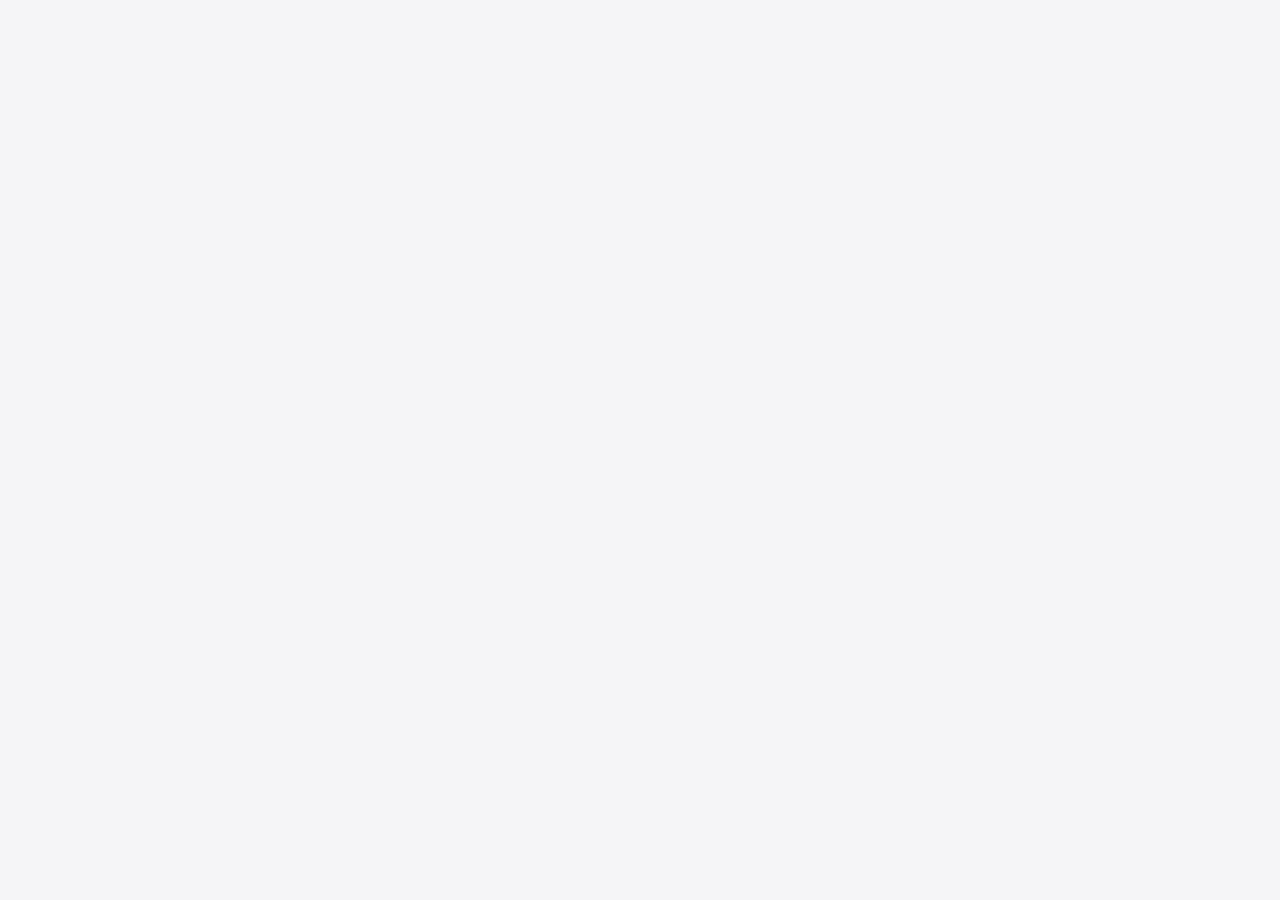
==== commit 312be116: "Whole cleanup and refactor Eradicated and exterminated nearly all the unnecessary comments, did an a" ====
--- a/app/index.html
+++ b/app/index.html
@@ -16,526 +16,3 @@
   <link rel="preload" href="fonts/newsreader-latin-opsz.woff2" as="font" type="font/woff2" crossorigin>
   <link rel="stylesheet" href="styles.css">
   <script>
-    // before first paint: the saved look, so the page never flashes the wrong
-    // theme or plays motion someone switched off. same rules as motion.js
-    // applyMotion() and app.js applyTheme().
-    try {
-      const p = JSON.parse(localStorage.getItem("neurotrace:prefs") || "{}"), r = document.documentElement;
-      if (p.theme === "light" || p.theme === "dark") r.dataset.theme = p.theme;
-      if (p.accent && p.accent !== "blue") r.dataset.accent = p.accent;
-      r.dataset.motion = p.motion === "reduce" || (p.motion !== "full" && matchMedia("(prefers-reduced-motion: reduce)").matches) ? "reduce" : "full";
-    } catch {}
-  </script>
-  <script type="module" src="app.js"></script>
-</head>
-<body>
-<!-- one <section class="screen"> per route (#home, #dashboard, ...) - app.js
-     shows one at a time. full sentences get filled in from copy.js through
-     data-copy (Global Constraint 10), the markup only holds headings and
-     control labels. -->
-
-<!-- ================= signed out: home only. then the check-in flow ================= -->
-
-<section class="screen" id="screen-home" data-title="Home" hidden>
-  <header class="brand">
-    <svg viewBox="0 0 340 340" aria-hidden="true"><path class="mark"/></svg>
-    <span class="brand-name">NeuroTrace</span>
-  </header>
-  <div class="hero">
-    <svg viewBox="0 0 340 340" role="img" aria-label="A spiral traced by hand over the on-screen guide">
-      <path class="art-guide"/>
-      <path class="art-trace draw-in" id="hero-trace" pathLength="1"/>
-      <circle class="pen-dot" r="9"><animateMotion dur="7s" begin="3s" repeatCount="indefinite" calcMode="linear"><mpath href="#hero-trace"/></animateMotion></circle>
-    </svg>
-  </div>
-  <h1 tabindex="-1">Measure how you move.</h1>
-  <p class="lede" data-copy="PITCH TRACKS"></p>
-  <div class="home-actions">
-    <button type="button" class="btn btn-primary" id="login">Log in</button>
-    <p class="sub center" data-copy="LOGIN_NOTE"></p>
-  </div>
-  <div class="card notice">
-    <h2 class="card-title">What it is not</h2>
-    <p data-copy="NOT_A_DIAGNOSIS"></p>
-  </div>
-  <h2 class="section-title">How it works</h2>
-  <ol class="card how" id="how-steps"><!-- copy.HOW_STEPS, from app.js --></ol>
-  <h2 class="section-title">Who you are compared with</h2>
-  <p class="card" id="about-reference"></p>
-  <p class="lock about-lock">
-    <svg class="icon" viewBox="0 0 24 24" aria-hidden="true"><rect x="5" y="11" width="14" height="10" rx="2"/><path d="M8 11V8a4 4 0 0 1 8 0v3"/></svg>
-    <span data-copy="ON_DEVICE"></span>
-  </p>
-  <p class="sub center home-credit" data-copy="CREDIT"></p>
-</section>
-
-<section class="screen" id="screen-consent" data-title="Before you start" hidden>
-  <div class="bar">
-    <a class="back" href="#home"><svg class="icon" viewBox="0 0 24 24" aria-hidden="true"><path d="M15 5l-7 7 7 7"/></svg>Back</a>
-    <div class="segments" role="progressbar" aria-label="Setup progress" aria-valuemin="1" aria-valuemax="3" aria-valuenow="1" aria-valuetext="Step 1 of 3">
-      <span class="on"></span><span></span><span></span>
-    </div>
-  </div>
-  <h1 tabindex="-1">Before you start</h1>
-  <div class="card notice">
-    <p data-copy="NOT_A_DIAGNOSIS"></p>
-    <p class="sub" data-copy="MANY_THINGS_SHORT"></p>
-  </div>
-  <div class="card checks">
-    <label class="check"><input type="checkbox" name="consent"><span data-copy="CONSENT_UNDERSTAND"></span></label>
-    <label class="check"><input type="checkbox" name="consent"><span data-copy="CONSENT_ADULT"></span></label>
-  </div>
-  <div class="actions">
-    <p class="sub center" id="consent-help" data-copy="CONSENT_HELP"></p>
-    <button type="button" class="btn btn-primary" id="consent-continue" disabled>Continue</button>
-  </div>
-</section>
-
-<section class="screen" id="screen-about" data-title="About you" hidden>
-  <div class="bar">
-    <a class="back" id="about-back" href="#consent"><svg class="icon" viewBox="0 0 24 24" aria-hidden="true"><path d="M15 5l-7 7 7 7"/></svg>Back</a>
-    <div class="segments" role="progressbar" aria-label="Setup progress" aria-valuemin="1" aria-valuemax="3" aria-valuenow="2" aria-valuetext="Step 2 of 3">
-      <span class="on"></span><span class="on"></span><span></span>
-    </div>
-  </div>
-  <h1 tabindex="-1">About you</h1>
-  <p class="lede" data-copy="ABOUT_WHY"></p>
-  <fieldset>
-    <legend>Your age</legend>
-    <div class="chips" id="age-choices"><!-- one chip per copy.AGE_CHOICES, from app.js --></div>
-  </fieldset>
-  <fieldset aria-describedby="hand-help">
-    <legend>Drawing hand</legend>
-    <div class="chips">
-      <label class="chip"><input type="radio" name="hand" value="left"><span>Left hand</span></label>
-      <label class="chip"><input type="radio" name="hand" value="right"><span>Right hand</span></label>
-    </div>
-  </fieldset>
-  <p class="sub" id="hand-help" data-copy="HAND_HELP"></p>
-  <div class="actions">
-    <button type="button" class="btn btn-primary" id="about-continue" disabled>Continue</button>
-  </div>
-</section>
-
-<section class="screen" id="screen-draw" data-title="Trace the spiral" hidden>
-  <div class="bar">
-    <a class="bar-link" href="#testing">Cancel</a>
-    <div class="bar-title" id="draw-count">Spiral 1 of 1</div>
-  </div>
-  <div class="segments" id="draw-progress" role="progressbar" aria-label="Spirals drawn" aria-valuemin="0" aria-valuemax="1" aria-valuenow="0">
-    <span class="on"></span>
-  </div>
-  <h1 tabindex="-1">Trace the spiral</h1>
-  <p class="lede" data-copy="DRAW_INSTRUCTION"></p>
-  <div class="pad"><canvas id="draw-pad" role="img" aria-label="Drawing area with the spiral guide"></canvas></div>
-  <div role="status">
-    <p class="card status" id="draw-status" hidden>
-      <svg class="icon" viewBox="0 0 24 24" aria-hidden="true"><circle cx="12" cy="12" r="9"/><path d="M12 11v6"/><path d="M12 7.5v.01"/></svg>
-      <span><strong></strong><span></span></span>
-    </p>
-  </div>
-  <div class="actions pair">
-    <button type="button" class="btn btn-secondary" id="draw-restart">Start over</button>
-    <button type="button" class="btn btn-primary" id="draw-done" disabled>Done</button>
-  </div>
-</section>
-
-<section class="screen" id="screen-results" data-title="Results" hidden>
-  <div class="meta-row">
-    <span class="sub" id="results-meta"></span>
-    <a class="bar-link strong" href="#dashboard">Done</a>
-  </div>
-  <h1 tabindex="-1" id="results-title"></h1>
-  <div id="results-body"></div>
-  <div class="actions pair">
-    <a class="btn btn-secondary" href="#about">Check again</a>
-    <a class="btn btn-primary" href="#dashboard">Done</a>
-  </div>
-</section>
-
-<!-- one training exercise (app.js, train.js). no tab bar: it's a focused
-     task with its own way back to Training. -->
-<section class="screen" id="screen-exercise" data-title="Exercise" hidden>
-  <div class="bar">
-    <a class="back" href="#training"><svg class="icon" viewBox="0 0 24 24" aria-hidden="true"><path d="M15 5l-7 7 7 7"/></svg>Training</a>
-    <div class="bar-title" id="ex-level"></div>
-  </div>
-  <h1 tabindex="-1" id="ex-title"></h1>
-  <p class="lede" id="ex-instruction"></p>
-  <div class="ex-progress" id="ex-progress"></div>
-  <p class="ex-phase" id="ex-phase" aria-live="polite"></p>
-  <div class="pad pad-wide"><canvas id="ex-pad" role="img" aria-label="Writing area with a baseline and a dashed target line"></canvas></div>
-  <div class="pad pad-wide" hidden><canvas id="ex-tap" role="img" aria-label="Tapping area. Circles appear here one at a time."></canvas></div>
-  <div role="status">
-    <p class="card status" id="ex-status" hidden>
-      <svg class="icon" viewBox="0 0 24 24" aria-hidden="true"><circle cx="12" cy="12" r="9"/><path d="M12 11v6"/><path d="M12 7.5v.01"/></svg>
-      <span><strong></strong><span></span></span>
-    </p>
-  </div>
-  <div id="ex-result" aria-live="polite"></div>
-  <div class="actions pair" id="ex-draw-actions">
-    <button type="button" class="btn btn-secondary" id="ex-clear">Start over</button>
-    <button type="button" class="btn btn-primary" id="ex-done" disabled>Done</button>
-  </div>
-  <div class="actions" id="ex-start-actions" hidden>
-    <button type="button" class="btn btn-primary" id="ex-start">Start</button>
-  </div>
-  <div class="actions" id="ex-next-actions" hidden>
-    <button type="button" class="btn btn-primary" id="ex-next">Next try</button>
-  </div>
-  <button type="button" class="text-btn" id="ex-too-hard">Too hard today</button>
-</section>
-
-<!-- ================= tabs: dashboard, testing, training, progress, settings ================= -->
-
-<section class="screen tabbed" id="screen-dashboard" data-title="Dashboard" hidden>
-  <header class="brand">
-    <span class="brand-mascot" data-mascot="idle"></span>
-    <span class="brand-name">NeuroTrace</span>
-  </header>
-  <div class="card checkin">
-    <div class="checkin-row">
-      <div>
-        <h1 tabindex="-1">Spiral check-in</h1>
-        <p class="lede" data-copy="CHECKIN_BLURB"></p>
-      </div>
-      <svg class="mini" viewBox="0 0 340 340" aria-hidden="true"><path class="art-guide"/><path class="art-trace"/></svg>
-    </div>
-    <a class="btn btn-primary" href="#about">Start a check-in</a>
-  </div>
-  <div class="card med" role="group" aria-labelledby="med-title">
-    <h2 class="card-title" id="med-title">Your medication</h2>
-    <p class="sub" data-copy="MED_BLURB"></p>
-    <div class="field">
-      <label class="field-label" for="med-name">Medication</label>
-      <input class="text-input" id="med-name" type="text" autocomplete="off" placeholder="Name">
-    </div>
-    <div class="field">
-      <label class="field-label" for="med-dose">Dose and times</label>
-      <input class="text-input" id="med-dose" type="text" autocomplete="off" placeholder="For example, 1 tablet at 8 am and 2 pm">
-    </div>
-    <button type="button" class="btn btn-secondary" disabled>Save medication</button>
-    <p class="sub" data-copy="MED_NOT_SAVED"></p>
-  </div>
-
-  <h2 class="section-title">Your check-ins</h2>
-  <div id="history">
-    <div class="card empty"><span class="empty-mascot" data-mascot="idle"></span><p data-copy="HISTORY_EMPTY"></p></div>
-  </div>
-  <div class="actions">
-    <p class="lock">
-      <svg class="icon" viewBox="0 0 24 24" aria-hidden="true"><rect x="5" y="11" width="14" height="10" rx="2"/><path d="M8 11V8a4 4 0 0 1 8 0v3"/></svg>
-      <span data-copy="ON_DEVICE"></span>
-    </p>
-  </div>
-</section>
-
-<section class="screen tabbed" id="screen-testing" data-title="Testing" hidden>
-  <h1 tabindex="-1">Testing</h1>
-  <p class="lede" data-copy="TESTING_BLURB"></p>
-  <div class="card checkin">
-    <div class="checkin-row">
-      <div>
-        <h2 class="card-title">Spiral test</h2>
-        <p class="sub" data-copy="CHECKIN_BLURB"></p>
-      </div>
-      <svg class="mini" viewBox="0 0 340 340" aria-hidden="true"><path class="art-guide"/><path class="art-trace"/></svg>
-    </div>
-    <a class="btn btn-primary" href="#about">Start the spiral test</a>
-  </div>
-</section>
-
-<!-- the exercise cards are real (app.js fills in each level). Today's focus
-     and This week are still sample layouts and say so (ClaimsRules, demo and
-     data honesty). -->
-<section class="screen tabbed" id="screen-training" data-title="Training" hidden>
-  <h1 tabindex="-1">Training</h1>
-  <p class="lede" data-copy="TRAINING_BLURB"></p>
-  <h2 class="section-title">Today&rsquo;s focus</h2>
-  <div class="card focus">
-    <div class="card-head"><h3 class="card-title">Steady tracing</h3><span class="pill">Sample</span></div>
-    <p class="sub">Level 4 &middot; about 8 minutes</p>
-    <p data-copy="TRAINING_WHY"></p>
-    <p class="sub" data-copy="FOCUS_SAMPLE"></p>
-    <button type="button" class="btn btn-primary" data-soon>Start</button>
-  </div>
-  <h2 class="section-title">All exercises</h2>
-  <div class="exercise-grid">
-    <button type="button" class="card exercise" data-exercise="big-writing"><span class="exercise-name">Big writing</span><span class="sub"></span><span class="sub"></span></button>
-    <button type="button" class="card exercise" data-exercise="rhythm"><span class="exercise-name">Rhythm</span><span class="sub"></span><span class="sub"></span></button>
-    <button type="button" class="card exercise" data-exercise="steady-tracing"><span class="exercise-name">Steady tracing</span><span class="sub"></span><span class="sub"></span></button>
-    <button type="button" class="card exercise" data-exercise="hand-skills"><span class="exercise-name">Hand skills</span><span class="sub"></span><span class="sub"></span></button>
-  </div>
-  <h2 class="section-title">This week</h2>
-  <div class="card week">
-    <span class="pill week-pill">Sample</span>
-    <div class="week-dots" role="img" aria-label="Practised on 3 of 5 planned days this week">
-      <span class="on"></span><span class="on"></span><span></span><span class="on"></span><span></span><span></span><span></span>
-    </div>
-    <p class="num">3 of 5 days</p>
-    <p class="sub week-note" data-copy="WEEK_SAMPLE"></p>
-    <a class="bar-link strong week-link" href="#progress">See progress<svg class="icon chevron" viewBox="0 0 24 24" aria-hidden="true"><path d="M9 5l7 7-7 7"/></svg></a>
-  </div>
-</section>
-
-<section class="screen tabbed" id="screen-progress" data-title="Progress" hidden>
-  <h1 tabindex="-1">Progress</h1>
-  <p class="lede" data-copy="PROGRESS_BLURB"></p>
-  <div id="progress-body"><!-- first vs latest check-in, from app.js --></div>
-</section>
-
-<section class="screen tabbed" id="screen-settings" data-title="Settings" hidden>
-  <h1 tabindex="-1">Settings</h1>
-  <h2 class="section-title">Your details</h2>
-  <div class="card">
-    <fieldset>
-      <legend>Age group</legend>
-      <div class="chips" id="settings-age"><!-- one chip per copy.AGE_CHOICES, from app.js --></div>
-    </fieldset>
-    <fieldset>
-      <legend>Drawing hand</legend>
-      <div class="chips">
-        <label class="chip"><input type="radio" name="s-hand" value="left"><span>Left hand</span></label>
-        <label class="chip"><input type="radio" name="s-hand" value="right"><span>Right hand</span></label>
-      </div>
-    </fieldset>
-    <p class="sub" data-copy="SETTINGS_DETAILS_HELP"></p>
-  </div>
-  <h2 class="section-title">Appearance</h2>
-  <div class="card">
-    <fieldset aria-describedby="appearance-help">
-      <legend>Theme</legend>
-      <div class="segmented">
-        <label class="segment"><input type="radio" name="theme" value="auto"><span>Automatic</span></label>
-        <label class="segment"><input type="radio" name="theme" value="light"><span>Light</span></label>
-        <label class="segment"><input type="radio" name="theme" value="dark"><span>Dark</span></label>
-      </div>
-    </fieldset>
-    <p class="sub" id="appearance-help" data-copy="APPEARANCE_HELP"></p>
-    <fieldset aria-describedby="accent-help">
-      <legend class="legend-split">Accent colour <span class="legend-value" id="accent-current"></span></legend>
-      <div class="accents" id="accent-choices"><!-- one swatch per copy.ACCENTS, from app.js --></div>
-    </fieldset>
-    <p class="sub" id="accent-help" data-copy="ACCENT_HELP"></p>
-  </div>
-  <h2 class="section-title">Motion</h2>
-  <div class="card">
-    <fieldset aria-describedby="motion-help">
-      <legend class="visually-hidden">Motion</legend>
-      <div class="segmented">
-        <label class="segment"><input type="radio" name="motion" value="auto"><span>Automatic</span></label>
-        <label class="segment"><input type="radio" name="motion" value="full"><span>Full</span></label>
-        <label class="segment"><input type="radio" name="motion" value="reduce"><span>Reduced</span></label>
-      </div>
-    </fieldset>
-    <p class="sub" id="motion-help" data-copy="MOTION_HELP"></p>
-  </div>
-  <h2 class="section-title">Your data</h2>
-  <div class="card">
-    <p class="sub" data-copy="DELETE_HELP"></p>
-    <button type="button" class="btn btn-secondary" id="delete-all">Delete all check-ins</button>
-    <p class="sub" id="delete-status" role="status"></p>
-  </div>
-  <h2 class="section-title">For researchers</h2>
-  <div class="card">
-    <p class="sub" data-copy="COLLECTION_HELP"></p>
-    <a class="btn btn-secondary" href="#collect">Open collection mode</a>
-    <p class="sub" data-copy="PRACTICE_EXPORT_HELP"></p>
-    <button type="button" class="btn btn-secondary" id="export-practice">Export practice tries</button>
-  </div>
-  <h2 class="section-title">Account</h2>
-  <div class="card">
-    <p class="sub" data-copy="LOGOUT_HELP"></p>
-    <button type="button" class="btn btn-secondary" id="logout">Log out</button>
-  </div>
-</section>
-
-<section class="screen" id="screen-error" data-title="Error" hidden>
-  <h1 tabindex="-1">We can't show results</h1>
-  <p class="lede" id="error-message"></p>
-  <p class="lede" data-copy="NOTHING_SCORED"></p>
-  <div class="actions">
-    <a class="btn btn-secondary" href="#dashboard">Dashboard</a>
-  </div>
-</section>
-
-<!-- ================= collection mode (facilitator, iPad) ================= -->
-
-<section class="screen collect-screen" id="screen-collect" data-title="Tester collection" hidden>
-  <header class="topbar">
-    <div class="topbar-brand">
-      <svg viewBox="0 0 340 340" aria-hidden="true"><path class="mark"/></svg>
-      <span class="brand-name">NeuroTrace</span><span class="topbar-mode">Collection mode</span>
-    </div>
-    <a href="#settings">Exit</a>
-  </header>
-  <div class="col">
-    <h1 tabindex="-1">Tester collection</h1>
-    <p class="lede" data-copy="COLLECT_INTRO"></p>
-    <div class="collect-grid">
-      <div class="card">
-        <h2>New participant</h2>
-        <p class="lede" data-copy="NEW_PARTICIPANT"></p>
-        <div class="id-box"><span class="id-label">Participant ID</span><span class="mono" id="collect-new-id"></span></div>
-        <button type="button" class="btn btn-primary" id="collect-start">Start session 1</button>
-      </div>
-      <div class="card">
-        <h2>Returning</h2>
-        <p class="lede" data-copy="RETURNING_BLURB"></p>
-        <div id="collect-returning"></div>
-      </div>
-    </div>
-    <div class="card export-card" id="collect-unexported" hidden>
-      <div>
-        <h2 id="unexported-title"></h2>
-        <p class="lede" data-copy="UNEXPORTED_HELP"></p>
-      </div>
-      <button type="button" class="btn btn-secondary" id="collect-export-all">Export all</button>
-    </div>
-  </div>
-</section>
-
-<section class="screen collect-screen" id="screen-collect-details" data-title="About the participant" hidden>
-  <header class="topbar">
-    <div class="topbar-brand">
-      <svg viewBox="0 0 340 340" aria-hidden="true"><path class="mark"/></svg>
-      <span class="brand-name">NeuroTrace</span><span class="topbar-mode">Collection mode</span>
-    </div>
-    <a href="#settings">Exit</a>
-  </header>
-  <div class="col">
-    <div class="meta-row">
-      <a class="back" href="#collect"><svg class="icon" viewBox="0 0 24 24" aria-hidden="true"><path d="M15 5l-7 7 7 7"/></svg>Back</a>
-      <span class="pill" id="details-session"></span>
-    </div>
-    <h1 tabindex="-1">About the participant</h1>
-    <div class="card form-card" id="details-form">
-      <label class="check"><input type="checkbox" id="c-consent"><span data-copy="COLLECT_CONSENT"></span></label>
-      <div class="form-row">
-        <label for="c-age">Age</label>
-        <input class="num-input" id="c-age" type="number" inputmode="numeric" min="18" max="110" autocomplete="off">
-        <span class="sub" id="c-bracket"></span>
-      </div>
-      <fieldset>
-        <legend>Drawing hand</legend>
-        <div class="chips">
-          <label class="chip"><input type="radio" name="c-hand" value="left"><span>Left</span></label>
-          <label class="chip"><input type="radio" name="c-hand" value="right"><span>Right</span></label>
-        </div>
-      </fieldset>
-      <fieldset aria-describedby="dx-note">
-        <legend>Diagnosis</legend>
-        <div class="chips">
-          <label class="chip"><input type="radio" name="c-dx" value="none"><span>None</span></label>
-          <label class="chip"><input type="radio" name="c-dx" value="parkinsons"><span>Parkinson&rsquo;s</span></label>
-          <label class="chip"><input type="radio" name="c-dx" value="essential_tremor"><span>Essential tremor</span></label>
-          <label class="chip"><input type="radio" name="c-dx" value="other"><span>Other</span></label>
-        </div>
-        <p class="sub" id="dx-note" data-copy="DIAGNOSIS_NOTE"></p>
-      </fieldset>
-      <div class="form-row" id="c-med-row" hidden>
-        <label for="c-med">Hours since last dose</label>
-        <input class="num-input" id="c-med" type="number" inputmode="decimal" min="0" step="0.5" autocomplete="off">
-        <span class="sub" data-copy="MED_HELP"></span>
-      </div>
-    </div>
-    <div class="actions">
-      <p class="sub center" id="details-help"></p>
-      <button type="button" class="btn btn-primary" id="details-begin" disabled>Begin spirals</button>
-    </div>
-  </div>
-</section>
-
-<section class="screen collect-screen" id="screen-collect-draw" data-title="Collection spiral" hidden>
-  <header class="topbar">
-    <div class="topbar-brand">
-      <svg viewBox="0 0 340 340" aria-hidden="true"><path class="mark"/></svg>
-      <span class="brand-name">NeuroTrace</span><span class="topbar-mode">Collection mode</span>
-    </div>
-    <a href="#settings">Exit</a>
-  </header>
-  <div class="col centred">
-    <div class="bar">
-      <a class="back" id="collect-back" href="#collect-details"><svg class="icon" viewBox="0 0 24 24" aria-hidden="true"><path d="M15 5l-7 7 7 7"/></svg>Back</a>
-      <h1 tabindex="-1" class="bar-title" id="collect-count">Spiral 1 of 3</h1>
-      <span class="sub" id="collect-session"></span>
-    </div>
-    <div class="segments" id="collect-progress" role="progressbar" aria-label="Spirals drawn" aria-valuemin="0" aria-valuemax="3" aria-valuenow="0">
-      <span class="on"></span><span></span><span></span>
-    </div>
-    <p class="lede" data-copy="COLLECT_DRAW_INSTRUCTION"></p>
-    <div class="pad"><canvas id="collect-pad" role="img" aria-label="Drawing area with the spiral guide"></canvas></div>
-    <p class="card status" id="collect-status" hidden>
-      <svg class="icon" viewBox="0 0 24 24" aria-hidden="true"><circle cx="12" cy="12" r="9"/><path d="M12 11v6"/><path d="M12 7.5v.01"/></svg>
-      <span><strong></strong><span></span></span>
-    </p>
-    <div class="actions pair">
-      <button type="button" class="btn btn-secondary" id="collect-redo">
-        <svg class="icon" viewBox="0 0 24 24" aria-hidden="true"><path d="M4 4v6h6"/><path d="M5.5 15a7 7 0 1 0 1.6-7.3L4 10"/></svg>Redo this spiral
-      </button>
-      <button type="button" class="btn btn-primary" id="collect-next" disabled>Next spiral</button>
-    </div>
-  </div>
-</section>
-
-<section class="screen collect-screen" id="screen-collect-done" data-title="Session saved" hidden>
-  <header class="topbar">
-    <div class="topbar-brand">
-      <svg viewBox="0 0 340 340" aria-hidden="true"><path class="mark"/></svg>
-      <span class="brand-name">NeuroTrace</span><span class="topbar-mode">Collection mode</span>
-    </div>
-    <a href="#settings">Exit</a>
-  </header>
-  <div class="col centred">
-    <div class="done-mark"><svg class="icon" viewBox="0 0 24 24" aria-hidden="true"><path d="M5 12.5l4.5 4.5L19 7.5"/></svg></div>
-    <h1 tabindex="-1">Session saved</h1>
-    <p class="lede" data-copy="SESSION_SAVED"></p>
-    <div id="done-summary"></div>
-    <div class="actions">
-      <button type="button" class="btn btn-primary" id="done-export">
-        <svg class="icon" viewBox="0 0 24 24" aria-hidden="true"><path d="M12 3v12"/><path d="M8 7l4-4 4 4"/><path d="M5 12v7a2 2 0 0 0 2 2h10a2 2 0 0 0 2-2v-7"/></svg>Export session
-      </button>
-      <a class="btn btn-secondary" href="#collect">Next participant</a>
-    </div>
-  </div>
-</section>
-
-<!-- the tab bar: only on the five tab screens, which need a login (app.js). -->
-<nav class="tabbar" id="tabbar" aria-label="Main" hidden>
-  <span class="tab-lens" aria-hidden="true"></span>
-  <a href="#dashboard" data-tab="dashboard">
-    <svg class="icon" viewBox="0 0 24 24" aria-hidden="true"><rect x="4" y="4" width="7" height="7" rx="1.5"/><rect x="13" y="4" width="7" height="7" rx="1.5"/><rect x="4" y="13" width="7" height="7" rx="1.5"/><rect x="13" y="13" width="7" height="7" rx="1.5"/></svg>
-    <span>Dashboard</span>
-  </a>
-  <a href="#testing" data-tab="testing">
-    <svg class="icon" viewBox="0 0 24 24" aria-hidden="true"><path d="M12.8 12.0L12.9 12.3L13.0 12.6L12.9 13.0L12.6 13.4L12.2 13.7L11.7 13.9L11.1 13.9L10.5 13.7L9.9 13.3L9.4 12.8L9.2 12.0L9.1 11.1L9.3 10.3L9.8 9.4L10.5 8.7L11.5 8.3L12.6 8.1L13.7 8.2L14.8 8.7L15.8 9.6L16.5 10.7L16.9 12.0L16.9 13.4L16.4 14.9L15.6 16.1L14.3 17.1L12.8 17.8L11.1 18.0L9.4 17.6L7.8 16.8L6.5 15.6L5.5 13.9L5.1 12.0L5.2 10.0L5.8 8.0L7.1 6.3L8.8 5.0L10.9 4.2L13.1 4.0L15.4 4.5L17.5 5.6L19.3 7.3L20.5 9.5L21.0 12.0"/></svg>
-    <span>Testing</span>
-  </a>
-  <a href="#training" data-tab="training">
-    <svg class="icon" viewBox="0 0 24 24" aria-hidden="true"><rect x="5" y="6" width="3" height="12" rx="1"/><rect x="16" y="6" width="3" height="12" rx="1"/><rect x="2" y="9" width="3" height="6" rx="1"/><rect x="19" y="9" width="3" height="6" rx="1"/><path d="M8 12h8"/></svg>
-    <span>Training</span>
-  </a>
-  <a href="#progress" data-tab="progress">
-    <svg class="icon" viewBox="0 0 24 24" aria-hidden="true"><path d="M4 20h16"/><path d="M5 16l4-5 4 3 6-8"/></svg>
-    <span>Progress</span>
-  </a>
-  <a href="#settings" data-tab="settings">
-    <svg class="icon" viewBox="0 0 24 24" aria-hidden="true"><path d="M4 7h9M17 7h3M4 17h3M11 17h9"/><circle cx="15" cy="7" r="2"/><circle cx="9" cy="17" r="2"/></svg>
-    <span>Settings</span>
-  </a>
-</nav>
-<!-- compact title bar: the screen's h1, shown once the large title scrolls away. -->
-<div class="compact-bar" id="compact-bar" aria-hidden="true"><span></span></div>
-
-<div class="toast" id="toast" role="status"><svg class="icon" viewBox="0 0 24 24" aria-hidden="true"><path d="M5 12.5l4.5 4.5L19 7.5"/></svg><span></span></div>
-
-<!-- shown while a finished check-in is scored and saved (motion.js measuring()). -->
-<div class="measuring" id="measuring" role="status" hidden>
-  <div class="measuring-card">
-    <span class="measuring-mascot" data-mascot="thinking"></span>
-    <p class="measuring-title" data-copy="MEASURING"></p>
-    <ol class="measuring-steps" id="measuring-steps"><!-- copy.MEASURE_STEPS, from app.js --></ol>
-  </div>
-</div>
-</body>
-</html>
--- a/app/styles.css
+++ b/app/styles.css
@@ -1,12 +1,3 @@
-/* NeuroTrace visual system. DESIGN.md at the repository root is the
-   reference for every token and component here - change both together.
-   audience: 55-85, some with tremor - so big type and targets, one accent (never
-   a verdict colour), solid surfaces, and one switch for all motion. */
-
-/* type: Newsreader (serif, optical sizes) speaks for the app in titles,
-   Atkinson Hyperlegible Next - drawn by the Braille Institute for low-vision
-   readers - carries everything people read and tap. both self-hosted
-   (fonts/, SIL OFL) so nothing is fetched at runtime. */
 @font-face {
   font-family: "Atkinson Hyperlegible Next";
   src: url("fonts/atkinson-hyperlegible-next-latin-wght.woff2") format("woff2");
@@ -36,10 +27,8 @@
   --accent-fill: var(--a-light);
   --accent-soft: color-mix(in srgb, var(--a-light) 10%, #ffffff);
 
-  --hair: 1px; /* every hairline. prefers-contrast: more thickens them all */
-
-  /* 1 px at the default 17 px text size. type is sized in multiples of it
-     (rem underneath) so it follows iOS Dynamic Type via -apple-system-body. */
+  --hair: 1px;
+
   --px: calc(1rem / 17);
   --body: calc(17 * var(--px));
 
@@ -49,10 +38,6 @@
   color-scheme: light dark;
 }
 
-/* accent colours (Settings > Accent colour): light-mode text and fill,
-   dark-mode text, dark-mode fill. every one passes 4.5:1 as text and under
-   white text, in both modes. there's no green and no traffic-light red, so
-   the accent can never read as a verdict on a result (Constraint 2). */
 :root { --a-light: #0066cc; --a-dark: #2997ff; --a-fill-dark: #0071e3; }
 :root[data-accent="indigo"] { --a-light: #4f46e5; --a-dark: #8e8cff; --a-fill-dark: #5b54e8; }
 :root[data-accent="violet"] { --a-light: #7c3aed; --a-dark: #bf8bff; --a-fill-dark: #8b4ff0; }
@@ -61,8 +46,6 @@
 :root[data-accent="rose"] { --a-light: #c2185b; --a-dark: #ff7eb0; --a-fill-dark: #c7206a; }
 :root[data-accent="graphite"] { --a-light: #4a4a4f; --a-dark: #b8b8be; --a-fill-dark: #5a5a60; }
 
-/* dark tokens: the system setting, unless Settings > Appearance pins
-   data-theme on <html>. keep the two blocks identical. */
 @media (prefers-color-scheme: dark) {
   :root:not([data-theme="light"]) {
     --bg: #000000;
@@ -96,15 +79,12 @@
   :root { --body: calc(19 * var(--px)); }
 }
 
-/* 17 px everywhere. on iOS/iPadOS it's the user's Dynamic Type size instead. */
 html {
   font-size: 106.25%;
   -webkit-text-size-adjust: 100%;
   background: var(--bg);
 }
-/* -webkit-touch-callout only exists on iOS/iPadOS. macOS Safari also knows
-   -apple-system-body but its body style is 13 pt, which would shrink the
-   whole app. */
+
 @supports (font: -apple-system-body) and (-webkit-touch-callout: none) {
   html { font: -apple-system-body; }
 }
@@ -123,8 +103,7 @@
 ::selection { background: color-mix(in srgb, var(--accent) 22%, transparent); }
 input { caret-color: var(--accent); }
 html { accent-color: var(--accent); }
-/* pages still scroll by touch, wheel and keyboard, only the scrollbar box
-   is hidden, on every scrolling element. */
+
 * { scrollbar-width: none; }
 *::-webkit-scrollbar { display: none; }
 h1, h2, h3 {
@@ -139,11 +118,8 @@
 svg { display: block; }
 
 :focus-visible { outline: 3px solid var(--accent); outline-offset: 3px; }
-/* the router focuses each screen's h1 so screen readers announce the new
-   screen. it's not a control so it gets no ring. */
+
 h1:focus { outline: none; }
-
-/* ---------- screens: one centred column, primary action at the bottom ---------- */
 
 .screen {
   display: flex;
@@ -161,14 +137,12 @@
   animation: enter 280ms var(--ease) both;
 }
 
-.screen[hidden] { display: none !important; }
+[hidden] { display: none !important; }
 
 @keyframes enter {
   from { opacity: 0; transform: translateY(8px); }
 }
 
-/* padding-top keeps a gap when the content above fills the screen and
-   margin-top: auto collapses to nothing. */
 .actions {
   margin-top: auto;
   padding-top: 24px;
@@ -180,8 +154,6 @@
   display: grid;
   grid-template-columns: repeat(2, minmax(0, 1fr));
 }
-
-/* ---------- type ---------- */
 
 h1 {
   margin-top: 16px;
@@ -211,9 +183,6 @@
   font-family: ui-monospace, SFMono-Regular, Menlo, monospace;
   letter-spacing: 0.06em;
 }
-
-/* ---------- brand mark and spiral art (paths filled in by app.js) ----------
-   not decoration for its own sake - it's literally the shape the app measures. */
 
 .brand {
   display: flex;
@@ -243,9 +212,6 @@
   stroke-linejoin: round;
 }
 
-/* the one shadow in the app (Constraint 9). shrinks on short phones so the
-   welcome screen still fits without scrolling: 572 px is everything else on
-   it at 390 × 844. */
 .hero {
   margin-top: 20px;
   align-self: center;
@@ -260,7 +226,6 @@
 }
 .hero svg { width: 86.8%; height: 86.8%; }
 
-/* pathLength="1" on the path makes the dash maths length-independent. */
 .draw-in {
   stroke-dasharray: 1;
   stroke-dashoffset: 1;
@@ -288,8 +253,6 @@
   stroke-linecap: round;
   stroke-linejoin: round;
 }
-
-/* ---------- controls ---------- */
 
 .btn {
   display: flex;
@@ -308,8 +271,7 @@
   -webkit-tap-highlight-color: transparent;
   transition: transform 120ms var(--ease), opacity 120ms;
 }
-/* every tap gets a visible response - people with reduced sensation need to
-   see that it registered. */
+
 .btn:active:not(:disabled) { transform: scale(0.97); opacity: 0.8; }
 .btn-primary { background: var(--accent-fill); color: #ffffff; }
 .btn-secondary {
@@ -325,7 +287,6 @@
 }
 .btn svg { width: 22px; height: 22px; stroke-width: 2.2; }
 
-/* text links in bars and footers: still a 44 px target. */
 .bar-link, .back, .links a, .topbar a {
   display: flex;
   align-items: center;
@@ -341,8 +302,6 @@
 .links { display: flex; flex-wrap: wrap; column-gap: 24px; }
 .links a { font-size: calc(15 * var(--px)); }
 
-/* Back / title / (empty) - a fixed side column on each side keeps the
-   middle item truly centred. */
 .bar {
   display: grid;
   grid-template-columns: 88px minmax(0, 1fr) 88px;
@@ -384,8 +343,6 @@
 }
 .pill:empty { display: none; }
 
-/* ---------- cards ---------- */
-
 .card {
   padding: 20px;
   border-radius: 16px;
@@ -398,8 +355,6 @@
 
 .notice { margin-top: 24px; }
 
-/* consent rows: the whole 72 px row is the label so a shaky tap anywhere
-   on it ticks the box. the divider is inset past the checkbox, iOS-style. */
 .checks { margin-top: 16px; padding: 0; gap: 0; overflow: hidden; }
 .check {
   position: relative;
@@ -427,10 +382,6 @@
   flex-shrink: 0;
   accent-color: var(--accent);
 }
-
-/* ---------- radio chips (About you, collection details) ----------
-   a real radio sits invisibly under each pill so keyboard, screen reader and
-   form semantics are the browser's own - the pill just shows its state. */
 
 fieldset { margin: 28px 0 0; padding: 0; border: 0; min-width: 0; }
 legend {
@@ -477,8 +428,6 @@
 .chip:active span { transform: scale(0.97); opacity: 0.8; }
 fieldset + .sub { margin-top: 10px; }
 
-/* ---------- home (signed out): intro, log in, what was the About tab ---------- */
-
 #screen-home h1 {
   margin-top: 32px;
   font-size: calc(40 * var(--px));
@@ -487,8 +436,6 @@
 #screen-home .lede { margin-top: 12px; }
 .home-actions { margin-top: 24px; display: flex; flex-direction: column; gap: 10px; }
 .home-credit { margin-top: 20px; }
-
-/* ---------- dashboard ---------- */
 
 #screen-dashboard .brand-name { font-size: calc(21 * var(--px)); }
 .checkin { margin-top: 16px; gap: 16px; }
@@ -508,7 +455,6 @@
 
 #screen-dashboard .actions { gap: 8px; }
 
-/* medication: a placeholder form until saving exists. */
 .med { margin-top: 16px; }
 .field { display: flex; flex-direction: column; gap: 6px; }
 .field-label { font-weight: 600; }
@@ -523,11 +469,7 @@
 }
 .text-input::placeholder { color: var(--ink2); opacity: 1; }
 
-/* ---------- testing ---------- */
-
 #screen-testing .checkin { margin-top: 24px; }
-
-/* ---------- training: sample layout until the exercises exist ---------- */
 
 .title-row { display: flex; align-items: center; gap: 12px; margin-top: 16px; }
 .title-row h1 { margin-top: 0; }
@@ -547,7 +489,7 @@
 }
 .exercise:active { transform: scale(0.97); }
 .exercise-name { font-weight: 600; line-height: 1.3; margin-bottom: 2px; }
-/* which days this week had practice: filled = practised. a count, not a verdict. */
+
 .week { margin-top: 12px; flex-direction: row; flex-wrap: wrap; align-items: center; gap: 12px 20px; }
 .week-dots { display: flex; gap: 10px; }
 .week-dots span { width: 14px; height: 14px; border-radius: 50%; background: var(--fill); }
@@ -558,9 +500,6 @@
 .card-head { display: flex; align-items: center; justify-content: space-between; gap: 12px; }
 .week-note { flex-basis: 100%; order: 1; }
 
-/* ---------- training: one exercise ---------- */
-
-/* .btn and .actions set display, which would beat the hidden attribute. */
 .btn[hidden], .actions[hidden] { display: none; }
 .pad.pad-wide { width: 100%; aspect-ratio: 3 / 2; }
 .ex-progress { margin-top: 14px; display: flex; flex-wrap: wrap; align-items: center; gap: 6px 16px; }
@@ -568,9 +507,7 @@
 .hit-dots span { width: 14px; height: 14px; border-radius: 50%; background: var(--fill); }
 .hit-dots .on { background: var(--accent); }
 .ex-row { display: flex; flex-direction: column; gap: 2px; padding-top: 12px; border-top: var(--hair) solid var(--line); }
-/* what to do right now (watch, picture it, follow the dot). always two lines
-   tall on a phone and one on an iPad, so the pad below never moves while a
-   pen is on it - every message fits in that. */
+
 .ex-phase { margin-top: 10px; min-height: 3em; font-weight: 600; }
 @media (min-width: 700px) {
   .ex-phase { min-height: 1.5em; }
@@ -592,10 +529,6 @@
 }
 .text-btn:disabled { color: var(--ink2); cursor: default; }
 
-/* ---------- progress: first vs latest check-in ---------- */
-/* the first check-in is the hollow dot, the latest the filled one. both are
-   labelled in words above the track, so the dots never carry it alone. */
-
 #progress-body { display: flex; flex-direction: column; }
 .progress-meta { margin-top: 16px; }
 .replay-both { margin-top: 12px; }
@@ -609,8 +542,6 @@
 .legend-key.then { background: transparent; box-shadow: inset 0 0 0 2.5px var(--accent); }
 .track-dot.then { background: var(--surface); box-shadow: inset 0 0 0 3px var(--accent), 0 0 0 3px var(--surface); }
 
-/* ---------- drawing ---------- */
-
 #draw-progress { margin-top: 4px; align-self: center; width: 96px; }
 #screen-draw h1 {
   margin-top: 20px;
@@ -619,9 +550,6 @@
 }
 #screen-draw h1 + .lede { margin-top: 8px; }
 
-/* the pad sheet around the canvas. square, as large as fits above the
-   buttons. the touch properties stop iOS from scrolling, selecting or
-   showing a callout mid-stroke, and reach the canvas inside. */
 .pad {
   position: relative;
   overflow: hidden;
@@ -642,13 +570,9 @@
 @media (min-width: 700px) {
   .pad { border-radius: 28px; }
 }
-/* the canvas has no border of its own, so pointer coordinates measured from
-   its rect are canvas space. */
+
 .pad canvas { position: absolute; inset: 0; width: 100%; height: 100%; }
 
-/* the start dot's halo (pad.js adds it). the canvas draws the dot itself and
-   is transparent around it, so this pulses under the dot and the guide, like in
-   Draw.dc.html. 36 px is the mockup's r = 18. */
 .pad-start {
   position: absolute;
   left: 50%;
@@ -667,7 +591,6 @@
   50% { transform: scale(1.25); opacity: 0.12; }
 }
 
-/* inline notice under the pad (too short, cleared by a resize). */
 .status {
   margin-top: 16px;
   padding: 14px 16px;
@@ -680,8 +603,6 @@
 .status svg { width: 22px; height: 22px; color: var(--accent); }
 .status strong { font-weight: 600; }
 
-/* ---------- results ---------- */
-
 #screen-results h1 {
   margin-top: 14px;
   font-size: calc(32 * var(--px));
@@ -689,10 +610,6 @@
 }
 #screen-results .actions { margin-top: 28px; }
 
-/* percentile track: 0 on the left, the highest reference value on the right,
-   the halfway mark in the middle so a dot means something without an axis.
-   the sentence above it is the real content - this is a second reading of
-   the same number, so the markup marks it aria-hidden. */
 .track { position: relative; height: 20px; margin: 6px 8px 0; }
 .track::before {
   content: "";
@@ -728,14 +645,11 @@
   box-shadow: 0 0 0 3px var(--surface);
   animation: settle 520ms var(--ease) backwards;
 }
-/* travels out from the halfway mark, which is what the position is
-   relative to. */
+
 @keyframes settle {
   from { left: 50%; opacity: 0; }
 }
 
-/* three equal steps with only the one that applies filled - which of three
-   readings this is, never a meter (Constraint 2). */
 .levels {
   margin-top: 18px;
   display: grid;
@@ -752,8 +666,6 @@
 .level.on .level-bar { background: var(--accent); }
 .level.on .level-label { color: var(--ink); font-weight: 600; }
 
-/* variant A (design canvas): the first thing under the verdict says what
-   it is not, in words big enough to read without glasses. */
 .summary {
   margin-top: 10px;
   font-size: calc(19 * var(--px));
@@ -809,8 +721,6 @@
 .btn-compact { align-self: flex-start; min-height: 48px; padding: 0 20px; }
 .btn-compact svg { width: 16px; height: 16px; }
 
-/* ---------- home: history list ---------- */
-
 .history-list { margin-top: 12px; padding: 0; gap: 0; overflow: hidden; }
 .history-row {
   min-height: 68px;
@@ -827,14 +737,8 @@
 .history-when { font-weight: 600; line-height: 1.3; }
 .chevron { width: 20px; height: 20px; color: var(--ink2); stroke-width: 2.2; }
 
-/* ---------- tabs: dashboard, testing, training, progress, settings ---------- */
-
-/* room under the last card for the tab bar. */
 .tabbed { padding-bottom: calc(max(env(safe-area-inset-bottom), 8px) + 104px); }
 
-/* tab bar: docked to the bottom edge like a native one - solid surface, a
-   single hairline on top. the current tab is marked twice, by colour and by
-   a filled pill behind its icon that slides across (motion.js moveLens). */
 .tabbar {
   position: fixed;
   z-index: 10;
@@ -885,17 +789,14 @@
 }
 .tab-lens.placed { transition: transform 360ms var(--ease); }
 
-/* an odd last chip ("Prefer not to say") takes the full row instead of
-   wrapping its label inside half of it. */
 .chips > .chip:last-child:nth-child(odd) { grid-column: 1 / -1; }
-/* inside a card the card's own padding is the top margin. */
+
 .card > fieldset:first-child { margin-top: 0; }
 .card > fieldset + fieldset { margin-top: 16px; }
 #screen-settings .section-title { margin-bottom: 12px; }
 
 .card-title { font-size: calc(21 * var(--px)); line-height: 1.2; }
 
-/* how it works: numbered steps, the number in an accent disc. */
 .how { margin: 12px 0 0; padding: 4px 20px; gap: 0; list-style: none; counter-reset: step; }
 .how li {
   counter-increment: step;
@@ -928,11 +829,6 @@
   clip-path: inset(50%);
   white-space: nowrap;
 }
-
-/* ---------- iPad ---------- */
-/* a portrait iPad keeps the single column (body already 19 px) with a wider
-   drawing pad. from 900 px wide the tab screens and results use two columns.
-   forms and the setup flow stay one narrow column on purpose. */
 
 #results-body { display: flex; flex-direction: column; }
 .results-main, .results-side { display: contents; }
@@ -964,22 +860,18 @@
   .results-main, .results-side { display: flex; flex-direction: column; }
   .results-main { position: sticky; top: 56px; }
   .results-side > .result-card:first-child { margin-top: 0; }
-  /* Settings: cards flow into two columns, headings kept with their card. */
+
   #screen-settings { display: block; columns: 2; column-gap: 32px; }
   #screen-settings > h1 { column-span: all; }
   #screen-settings .section-title { break-after: avoid; }
   #screen-settings .card { break-inside: avoid; }
-  /* single-column tabs: a readable width rather than the full 1040. */
+
   #screen-testing, #screen-training, #screen-progress { max-width: 760px; }
   #screen-settings .section-title:first-of-type { margin-top: 20px; }
 }
 
-/* ---------- error ---------- */
-
 #error-message { margin-top: 16px; color: var(--ink); }
 #error-message + .lede { margin-top: 12px; }
-
-/* ---------- collection mode: iPad scale, black bar, wider column ---------- */
 
 .collect-screen {
   --body: calc(19 * var(--px));
@@ -1074,7 +966,6 @@
 .id-label { font-size: calc(15 * var(--px)); font-weight: 600; color: var(--ink2); }
 .id-box .mono { font-size: calc(40 * var(--px)); font-weight: 600; letter-spacing: 0.08em; }
 
-/* participant form: one card, one question per row. */
 .form-card { margin-top: 28px; gap: 0; padding: 0; }
 .form-card > * { padding: 22px 28px; }
 .form-card > * + * { border-top: var(--hair) solid var(--line); }
@@ -1103,7 +994,6 @@
 .export-card { margin-top: 24px; flex-direction: row; flex-wrap: wrap; align-items: center; justify-content: space-between; gap: 16px 24px; }
 .export-card h2 { font-size: calc(21 * var(--px)); }
 
-/* session summary on the done screen. */
 .facts {
   margin: 36px 0 0;
   width: min(100%, 600px);
@@ -1139,15 +1029,6 @@
 #screen-collect-done h1 { margin-top: 28px; }
 #screen-collect-done .lede { max-width: 560px; text-wrap: balance; }
 
-/* ---------- motion & contrast preferences: never optional ---------- */
-
-/* ---------- motion: shared ---------- */
-
-
-/* page transitions (View Transitions API). tabs slide towards the tab you
-   picked, everything else rises in, and a theme or accent change spreads out in
-   a circle from the control that was tapped. the tab bar and title bar keep
-   their own names so they stay put while the page moves. */
 .tabbar { view-transition-name: tabbar; }
 .compact-bar { view-transition-name: compact-bar; }
 :root.vt-ok .screen { animation: none; }
@@ -1172,7 +1053,6 @@
   to { clip-path: circle(150vmax at var(--vt-x, 50%) var(--vt-y, 50%)); }
 }
 
-/* things that answer a choice: a short settle, and a tick that draws in. */
 @keyframes pop { from { transform: scale(0.94); } }
 .chip input:checked + span,
 .check input:checked { animation: pop 260ms var(--ease); }
@@ -1190,8 +1070,6 @@
 :root { --tick: url("data:image/svg+xml,%3Csvg xmlns='http://www.w3.org/2000/svg' viewBox='0 0 24 24' fill='none' stroke='black' stroke-width='3' stroke-linecap='round' stroke-linejoin='round'%3E%3Cpath d='M5 12.5l4.5 4.5L19 7.5'/%3E%3C/svg%3E"); }
 @keyframes tick-in { from { transform: scale(0) rotate(-30deg); opacity: 0; } }
 
-/* scroll reveals: cards and rows rise in, staggered, the first time they
-   come into view (motion.js reveal). */
 .reveal {
   opacity: 0;
   transform: translateY(14px);
@@ -1200,19 +1078,14 @@
     transform 600ms var(--ease) calc(var(--i, 0) * 70ms);
 }
 .reveal.in { opacity: 1; transform: none; }
-/* the dot waits for its row, then travels out from the halfway mark while
-   the number beside it counts up. */
+
 .measure.reveal:not(.in) .track-dot { visibility: hidden; animation: none; }
 .measure.in .track-dot { animation-duration: 640ms; }
 .num { font-variant-numeric: tabular-nums; }
 
-/* the result level fills in from the left, and so does each finished spiral's
-   progress segment. */
 .level.on .level-bar { transform-origin: left; animation: fill-in 760ms var(--ease) 260ms backwards; }
 .segments .now { transform-origin: left; animation: fill-in 560ms var(--ease) backwards; }
 @keyframes fill-in { from { transform: scaleX(0); } }
-
-/* ---------- motion: title bar, toast ---------- */
 
 .compact-bar {
   position: fixed;
@@ -1261,10 +1134,6 @@
 .toast.show svg { animation: draw-tick 380ms var(--ease) 140ms forwards; }
 @keyframes draw-tick { to { stroke-dashoffset: 0; } }
 
-/* ---------- settings controls: segmented choice, accent row ---------- */
-
-/* segmented control: one pad, one sliding thumb (Theme, Motion). the thumb
-   finds its slot with :has() so there's no script. */
 .segmented {
   position: relative;
   margin-top: 12px;
@@ -1306,8 +1175,6 @@
 .segment input:focus-visible + span { outline: 3px solid var(--accent); outline-offset: 1px; }
 :root { --seg-thumb: #ffffff; }
 
-/* accent colour: one even row of seven, the chosen one ringed and ticked,
-   its name written in the legend so the choice never rests on colour alone. */
 .legend-split { width: 100%; display: flex; justify-content: space-between; align-items: baseline; gap: 12px; }
 .legend-value { font-weight: 400; color: var(--ink2); }
 .accents {
@@ -1372,8 +1239,6 @@
 :root[data-theme="dark"] .accent-option[data-accent="rose"] { --sw: #c7206a; }
 :root[data-theme="dark"] .accent-option[data-accent="graphite"] { --sw: #5a5a60; }
 
-/* ---------- motion: the mascot ---------- */
-
 .mascot { display: block; width: 100%; height: 100%; overflow: visible; }
 .mascot * { transform-box: view-box; }
 .m-shell { fill: none; stroke: var(--accent); stroke-width: 26; stroke-linecap: round; }
@@ -1396,8 +1261,6 @@
 .card.empty { align-items: center; text-align: center; }
 .empty-mascot { width: 72px; height: 72px; }
 
-/* ---------- motion: measuring overlay ---------- */
-
 .measuring {
   position: fixed;
   z-index: 20;
@@ -1440,13 +1303,9 @@
   animation: pop 260ms var(--ease);
 }
 
-/* ---------- motion: drawing ---------- */
-
-/* the pen dot that keeps tracing the welcome spiral once it has drawn. */
 .pen-dot { fill: var(--accent); opacity: 0; animation: fade-in 500ms ease 3s forwards; }
 @keyframes fade-in { to { opacity: 1; } }
 
-/* a soft glow under the pen tip while it touches the sheet. */
 .pen-tip {
   position: absolute;
   top: 0;
@@ -1471,8 +1330,6 @@
   80% { transform: translateX(2px); }
 }
 
-/* ---------- motion: small touches ---------- */
-
 .chevron { transition: transform 220ms var(--ease); }
 .history-row:active .chevron { transform: translateX(4px); }
 @media (hover: hover) and (pointer: fine) {
@@ -1482,10 +1339,6 @@
   .history-row:hover .chevron { transform: translateX(3px); }
 }
 
-/* one switch for all motion: <html data-motion="reduce">, set from Settings >
-   Motion or the device's reduced-motion setting (index.html, motion.js).
-   everything jumps to its end state, but a replay the person asks for with a
-   button still runs, bc that's JavaScript they chose to start. */
 :root[data-motion="reduce"] *,
 :root[data-motion="reduce"] *::before,
 :root[data-motion="reduce"] *::after {
@@ -1502,8 +1355,7 @@
 
 @media (prefers-contrast: more) {
   :root { --line: #8a8a8a; --hair: 2px; }
-  /* the track is the one place on the results screen where meaning rides on
-     a tone rather than a word */
+
   .track::before { background: #8a8a8a; }
   .track::after { background: var(--ink2); }
 }
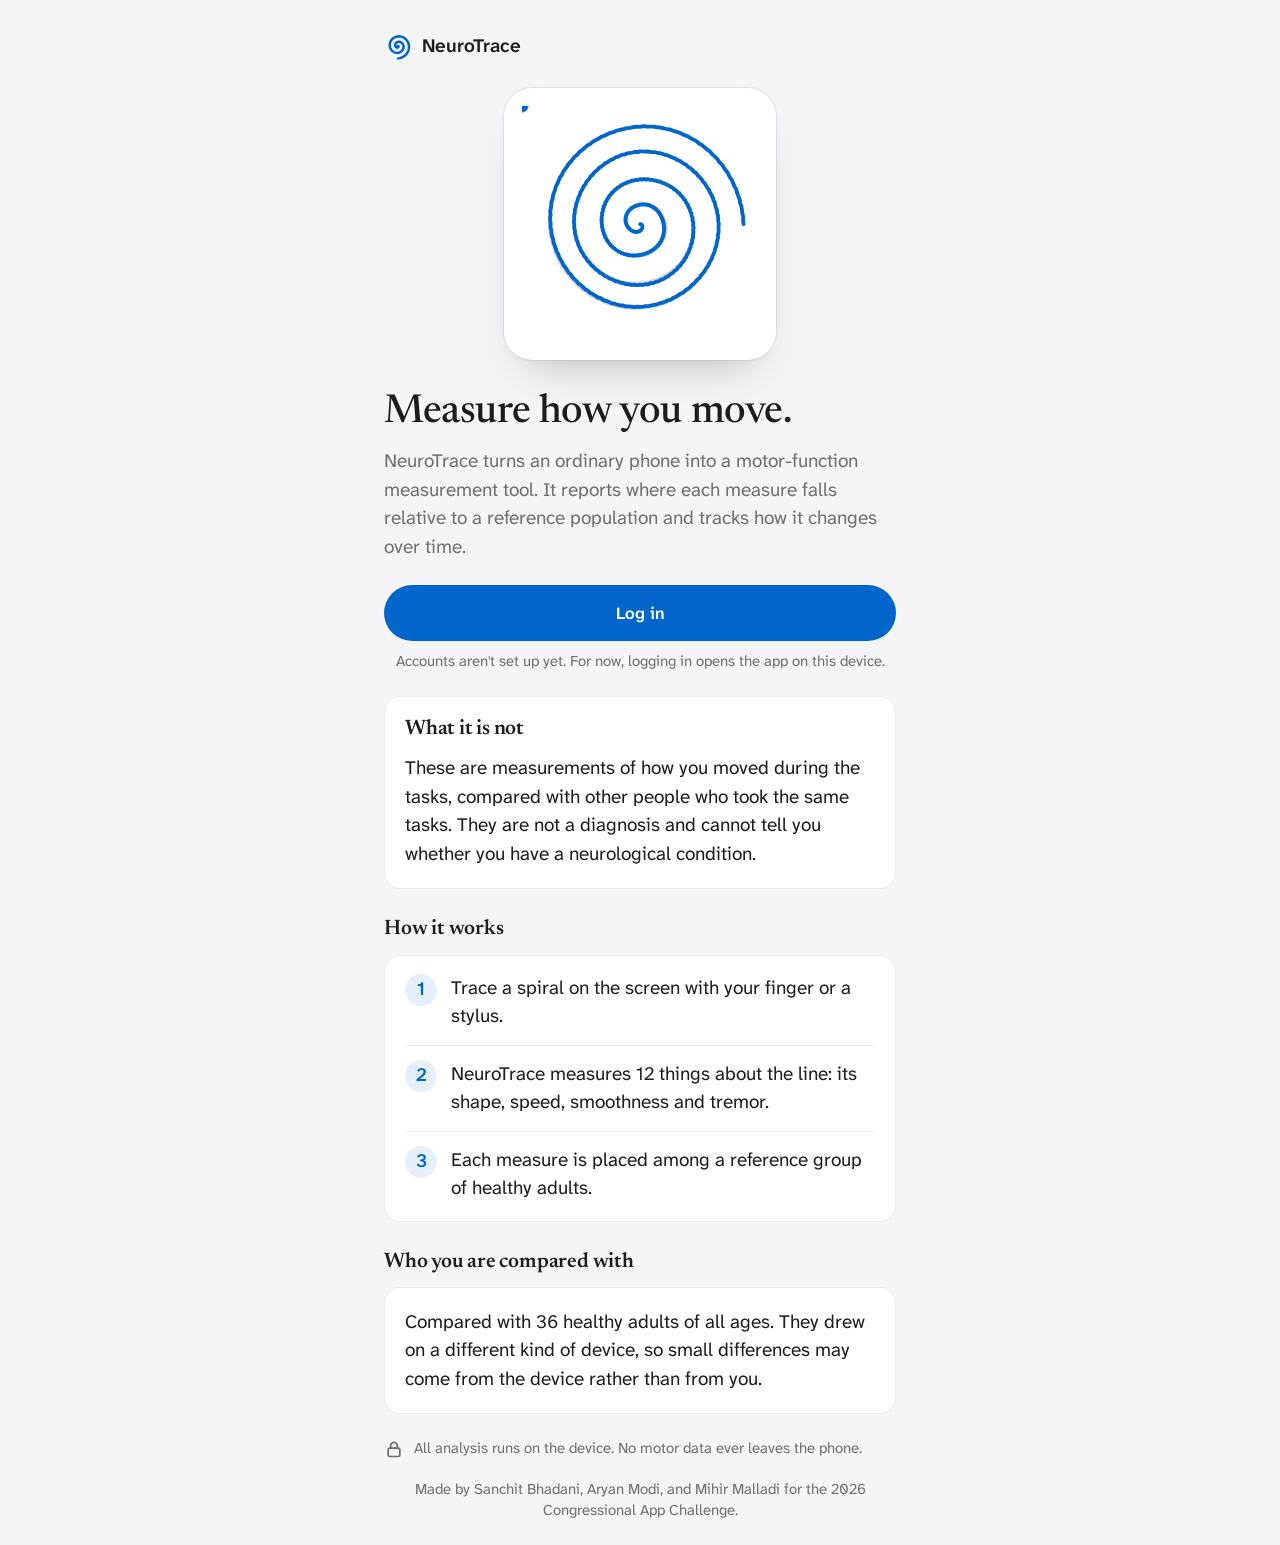
==== commit 655551e0: "Updated index.html" ====
--- a/app/index.html
+++ b/app/index.html
@@ -16,3 +16,526 @@
   <link rel="preload" href="fonts/newsreader-latin-opsz.woff2" as="font" type="font/woff2" crossorigin>
   <link rel="stylesheet" href="styles.css">
   <script>
+    // before first paint: the saved look, so the page never flashes the wrong
+    // theme or plays motion someone switched off. same rules as motion.js
+    // applyMotion() and app.js applyTheme().
+    try {
+      const p = JSON.parse(localStorage.getItem("neurotrace:prefs") || "{}"), r = document.documentElement;
+      if (p.theme === "light" || p.theme === "dark") r.dataset.theme = p.theme;
+      if (p.accent && p.accent !== "blue") r.dataset.accent = p.accent;
+      r.dataset.motion = p.motion === "reduce" || (p.motion !== "full" && matchMedia("(prefers-reduced-motion: reduce)").matches) ? "reduce" : "full";
+    } catch {}
+  </script>
+  <script type="module" src="app.js"></script>
+</head>
+<body>
+<!-- one <section class="screen"> per route (#home, #dashboard, ...) - app.js
+     shows one at a time. full sentences get filled in from copy.js through
+     data-copy (Global Constraint 10), the markup only holds headings and
+     control labels. -->
+
+<!-- ================= signed out: home only. then the check-in flow ================= -->
+
+<section class="screen" id="screen-home" data-title="Home" hidden>
+  <header class="brand">
+    <svg viewBox="0 0 340 340" aria-hidden="true"><path class="mark"/></svg>
+    <span class="brand-name">NeuroTrace</span>
+  </header>
+  <div class="hero">
+    <svg viewBox="0 0 340 340" role="img" aria-label="A spiral traced by hand over the on-screen guide">
+      <path class="art-guide"/>
+      <path class="art-trace draw-in" id="hero-trace" pathLength="1"/>
+      <circle class="pen-dot" r="9"><animateMotion dur="7s" begin="3s" repeatCount="indefinite" calcMode="linear"><mpath href="#hero-trace"/></animateMotion></circle>
+    </svg>
+  </div>
+  <h1 tabindex="-1">Measure how you move.</h1>
+  <p class="lede" data-copy="PITCH TRACKS"></p>
+  <div class="home-actions">
+    <button type="button" class="btn btn-primary" id="login">Log in</button>
+    <p class="sub center" data-copy="LOGIN_NOTE"></p>
+  </div>
+  <div class="card notice">
+    <h2 class="card-title">What it is not</h2>
+    <p data-copy="NOT_A_DIAGNOSIS"></p>
+  </div>
+  <h2 class="section-title">How it works</h2>
+  <ol class="card how" id="how-steps"><!-- copy.HOW_STEPS, from app.js --></ol>
+  <h2 class="section-title">Who you are compared with</h2>
+  <p class="card" id="about-reference"></p>
+  <p class="lock about-lock">
+    <svg class="icon" viewBox="0 0 24 24" aria-hidden="true"><rect x="5" y="11" width="14" height="10" rx="2"/><path d="M8 11V8a4 4 0 0 1 8 0v3"/></svg>
+    <span data-copy="ON_DEVICE"></span>
+  </p>
+  <p class="sub center home-credit" data-copy="CREDIT"></p>
+</section>
+
+<section class="screen" id="screen-consent" data-title="Before you start" hidden>
+  <div class="bar">
+    <a class="back" href="#home"><svg class="icon" viewBox="0 0 24 24" aria-hidden="true"><path d="M15 5l-7 7 7 7"/></svg>Back</a>
+    <div class="segments" role="progressbar" aria-label="Setup progress" aria-valuemin="1" aria-valuemax="3" aria-valuenow="1" aria-valuetext="Step 1 of 3">
+      <span class="on"></span><span></span><span></span>
+    </div>
+  </div>
+  <h1 tabindex="-1">Before you start</h1>
+  <div class="card notice">
+    <p data-copy="NOT_A_DIAGNOSIS"></p>
+    <p class="sub" data-copy="MANY_THINGS_SHORT"></p>
+  </div>
+  <div class="card checks">
+    <label class="check"><input type="checkbox" name="consent"><span data-copy="CONSENT_UNDERSTAND"></span></label>
+    <label class="check"><input type="checkbox" name="consent"><span data-copy="CONSENT_ADULT"></span></label>
+  </div>
+  <div class="actions">
+    <p class="sub center" id="consent-help" data-copy="CONSENT_HELP"></p>
+    <button type="button" class="btn btn-primary" id="consent-continue" disabled>Continue</button>
+  </div>
+</section>
+
+<section class="screen" id="screen-about" data-title="About you" hidden>
+  <div class="bar">
+    <a class="back" id="about-back" href="#consent"><svg class="icon" viewBox="0 0 24 24" aria-hidden="true"><path d="M15 5l-7 7 7 7"/></svg>Back</a>
+    <div class="segments" role="progressbar" aria-label="Setup progress" aria-valuemin="1" aria-valuemax="3" aria-valuenow="2" aria-valuetext="Step 2 of 3">
+      <span class="on"></span><span class="on"></span><span></span>
+    </div>
+  </div>
+  <h1 tabindex="-1">About you</h1>
+  <p class="lede" data-copy="ABOUT_WHY"></p>
+  <fieldset>
+    <legend>Your age</legend>
+    <div class="chips" id="age-choices"><!-- one chip per copy.AGE_CHOICES, from app.js --></div>
+  </fieldset>
+  <fieldset aria-describedby="hand-help">
+    <legend>Drawing hand</legend>
+    <div class="chips">
+      <label class="chip"><input type="radio" name="hand" value="left"><span>Left hand</span></label>
+      <label class="chip"><input type="radio" name="hand" value="right"><span>Right hand</span></label>
+    </div>
+  </fieldset>
+  <p class="sub" id="hand-help" data-copy="HAND_HELP"></p>
+  <div class="actions">
+    <button type="button" class="btn btn-primary" id="about-continue" disabled>Continue</button>
+  </div>
+</section>
+
+<section class="screen" id="screen-draw" data-title="Trace the spiral" hidden>
+  <div class="bar">
+    <a class="bar-link" href="#testing">Cancel</a>
+    <div class="bar-title" id="draw-count">Spiral 1 of 1</div>
+  </div>
+  <div class="segments" id="draw-progress" role="progressbar" aria-label="Spirals drawn" aria-valuemin="0" aria-valuemax="1" aria-valuenow="0">
+    <span class="on"></span>
+  </div>
+  <h1 tabindex="-1">Trace the spiral</h1>
+  <p class="lede" data-copy="DRAW_INSTRUCTION"></p>
+  <div class="pad"><canvas id="draw-pad" role="img" aria-label="Drawing area with the spiral guide"></canvas></div>
+  <div role="status">
+    <p class="card status" id="draw-status" hidden>
+      <svg class="icon" viewBox="0 0 24 24" aria-hidden="true"><circle cx="12" cy="12" r="9"/><path d="M12 11v6"/><path d="M12 7.5v.01"/></svg>
+      <span><strong></strong><span></span></span>
+    </p>
+  </div>
+  <div class="actions pair">
+    <button type="button" class="btn btn-secondary" id="draw-restart">Start over</button>
+    <button type="button" class="btn btn-primary" id="draw-done" disabled>Done</button>
+  </div>
+</section>
+
+<section class="screen" id="screen-results" data-title="Results" hidden>
+  <div class="meta-row">
+    <span class="sub" id="results-meta"></span>
+    <a class="bar-link strong" href="#dashboard">Done</a>
+  </div>
+  <h1 tabindex="-1" id="results-title"></h1>
+  <div id="results-body"></div>
+  <div class="actions pair">
+    <a class="btn btn-secondary" href="#about">Check again</a>
+    <a class="btn btn-primary" href="#dashboard">Done</a>
+  </div>
+</section>
+
+<!-- one training exercise (app.js, train.js). no tab bar: it's a focused
+     task with its own way back to Training. -->
+<section class="screen" id="screen-exercise" data-title="Exercise" hidden>
+  <div class="bar">
+    <a class="back" href="#training"><svg class="icon" viewBox="0 0 24 24" aria-hidden="true"><path d="M15 5l-7 7 7 7"/></svg>Training</a>
+    <div class="bar-title" id="ex-level"></div>
+  </div>
+  <h1 tabindex="-1" id="ex-title"></h1>
+  <p class="lede" id="ex-instruction"></p>
+  <div class="ex-progress" id="ex-progress"></div>
+  <p class="ex-phase" id="ex-phase" aria-live="polite"></p>
+  <div class="pad pad-wide"><canvas id="ex-pad" role="img" aria-label="Writing area with a baseline and a dashed target line"></canvas></div>
+  <div class="pad pad-wide" hidden><canvas id="ex-tap" role="img" aria-label="Tapping area. Circles appear here one at a time."></canvas></div>
+  <div role="status">
+    <p class="card status" id="ex-status" hidden>
+      <svg class="icon" viewBox="0 0 24 24" aria-hidden="true"><circle cx="12" cy="12" r="9"/><path d="M12 11v6"/><path d="M12 7.5v.01"/></svg>
+      <span><strong></strong><span></span></span>
+    </p>
+  </div>
+  <div id="ex-result" aria-live="polite"></div>
+  <div class="actions pair" id="ex-draw-actions">
+    <button type="button" class="btn btn-secondary" id="ex-clear">Start over</button>
+    <button type="button" class="btn btn-primary" id="ex-done" disabled>Done</button>
+  </div>
+  <div class="actions" id="ex-start-actions" hidden>
+    <button type="button" class="btn btn-primary" id="ex-start">Start</button>
+  </div>
+  <div class="actions" id="ex-next-actions" hidden>
+    <button type="button" class="btn btn-primary" id="ex-next">Next try</button>
+  </div>
+  <button type="button" class="text-btn" id="ex-too-hard">Too hard today</button>
+</section>
+
+<!-- ================= tabs: dashboard, testing, training, progress, settings ================= -->
+
+<section class="screen tabbed" id="screen-dashboard" data-title="Dashboard" hidden>
+  <header class="brand">
+    <span class="brand-mascot" data-mascot="idle"></span>
+    <span class="brand-name">NeuroTrace</span>
+  </header>
+  <div class="card checkin">
+    <div class="checkin-row">
+      <div>
+        <h1 tabindex="-1">Spiral check-in</h1>
+        <p class="lede" data-copy="CHECKIN_BLURB"></p>
+      </div>
+      <svg class="mini" viewBox="0 0 340 340" aria-hidden="true"><path class="art-guide"/><path class="art-trace"/></svg>
+    </div>
+    <a class="btn btn-primary" href="#about">Start a check-in</a>
+  </div>
+  <div class="card med" role="group" aria-labelledby="med-title">
+    <h2 class="card-title" id="med-title">Your medication</h2>
+    <p class="sub" data-copy="MED_BLURB"></p>
+    <div class="field">
+      <label class="field-label" for="med-name">Medication</label>
+      <input class="text-input" id="med-name" type="text" autocomplete="off" placeholder="Name">
+    </div>
+    <div class="field">
+      <label class="field-label" for="med-dose">Dose and times</label>
+      <input class="text-input" id="med-dose" type="text" autocomplete="off" placeholder="For example, 1 tablet at 8 am and 2 pm">
+    </div>
+    <button type="button" class="btn btn-secondary" disabled>Save medication</button>
+    <p class="sub" data-copy="MED_NOT_SAVED"></p>
+  </div>
+
+  <h2 class="section-title">Your check-ins</h2>
+  <div id="history">
+    <div class="card empty"><span class="empty-mascot" data-mascot="idle"></span><p data-copy="HISTORY_EMPTY"></p></div>
+  </div>
+  <div class="actions">
+    <p class="lock">
+      <svg class="icon" viewBox="0 0 24 24" aria-hidden="true"><rect x="5" y="11" width="14" height="10" rx="2"/><path d="M8 11V8a4 4 0 0 1 8 0v3"/></svg>
+      <span data-copy="ON_DEVICE"></span>
+    </p>
+  </div>
+</section>
+
+<section class="screen tabbed" id="screen-testing" data-title="Testing" hidden>
+  <h1 tabindex="-1">Testing</h1>
+  <p class="lede" data-copy="TESTING_BLURB"></p>
+  <div class="card checkin">
+    <div class="checkin-row">
+      <div>
+        <h2 class="card-title">Spiral test</h2>
+        <p class="sub" data-copy="CHECKIN_BLURB"></p>
+      </div>
+      <svg class="mini" viewBox="0 0 340 340" aria-hidden="true"><path class="art-guide"/><path class="art-trace"/></svg>
+    </div>
+    <a class="btn btn-primary" href="#about">Start the spiral test</a>
+  </div>
+</section>
+
+<!-- the exercise cards are real (app.js fills in each level). Today's focus
+     and This week are still sample layouts and say so (ClaimsRules, demo and
+     data honesty). -->
+<section class="screen tabbed" id="screen-training" data-title="Training" hidden>
+  <h1 tabindex="-1">Training</h1>
+  <p class="lede" data-copy="TRAINING_BLURB"></p>
+  <h2 class="section-title">Today&rsquo;s focus</h2>
+  <div class="card focus">
+    <div class="card-head"><h3 class="card-title">Steady tracing</h3><span class="pill">Sample</span></div>
+    <p class="sub">Level 4 &middot; about 8 minutes</p>
+    <p data-copy="TRAINING_WHY"></p>
+    <p class="sub" data-copy="FOCUS_SAMPLE"></p>
+    <button type="button" class="btn btn-primary" data-soon>Start</button>
+  </div>
+  <h2 class="section-title">All exercises</h2>
+  <div class="exercise-grid">
+    <button type="button" class="card exercise" data-exercise="big-writing"><span class="exercise-name">Big writing</span><span class="sub"></span><span class="sub"></span></button>
+    <button type="button" class="card exercise" data-exercise="rhythm"><span class="exercise-name">Rhythm</span><span class="sub"></span><span class="sub"></span></button>
+    <button type="button" class="card exercise" data-exercise="steady-tracing"><span class="exercise-name">Steady tracing</span><span class="sub"></span><span class="sub"></span></button>
+    <button type="button" class="card exercise" data-exercise="hand-skills"><span class="exercise-name">Hand skills</span><span class="sub"></span><span class="sub"></span></button>
+  </div>
+  <h2 class="section-title">This week</h2>
+  <div class="card week">
+    <span class="pill week-pill">Sample</span>
+    <div class="week-dots" role="img" aria-label="Practised on 3 of 5 planned days this week">
+      <span class="on"></span><span class="on"></span><span></span><span class="on"></span><span></span><span></span><span></span>
+    </div>
+    <p class="num">3 of 5 days</p>
+    <p class="sub week-note" data-copy="WEEK_SAMPLE"></p>
+    <a class="bar-link strong week-link" href="#progress">See progress<svg class="icon chevron" viewBox="0 0 24 24" aria-hidden="true"><path d="M9 5l7 7-7 7"/></svg></a>
+  </div>
+</section>
+
+<section class="screen tabbed" id="screen-progress" data-title="Progress" hidden>
+  <h1 tabindex="-1">Progress</h1>
+  <p class="lede" data-copy="PROGRESS_BLURB"></p>
+  <div id="progress-body"><!-- first vs latest check-in, from app.js --></div>
+</section>
+
+<section class="screen tabbed" id="screen-settings" data-title="Settings" hidden>
+  <h1 tabindex="-1">Settings</h1>
+  <h2 class="section-title">Your details</h2>
+  <div class="card">
+    <fieldset>
+      <legend>Age group</legend>
+      <div class="chips" id="settings-age"><!-- one chip per copy.AGE_CHOICES, from app.js --></div>
+    </fieldset>
+    <fieldset>
+      <legend>Drawing hand</legend>
+      <div class="chips">
+        <label class="chip"><input type="radio" name="s-hand" value="left"><span>Left hand</span></label>
+        <label class="chip"><input type="radio" name="s-hand" value="right"><span>Right hand</span></label>
+      </div>
+    </fieldset>
+    <p class="sub" data-copy="SETTINGS_DETAILS_HELP"></p>
+  </div>
+  <h2 class="section-title">Appearance</h2>
+  <div class="card">
+    <fieldset aria-describedby="appearance-help">
+      <legend>Theme</legend>
+      <div class="segmented">
+        <label class="segment"><input type="radio" name="theme" value="auto"><span>Automatic</span></label>
+        <label class="segment"><input type="radio" name="theme" value="light"><span>Light</span></label>
+        <label class="segment"><input type="radio" name="theme" value="dark"><span>Dark</span></label>
+      </div>
+    </fieldset>
+    <p class="sub" id="appearance-help" data-copy="APPEARANCE_HELP"></p>
+    <fieldset aria-describedby="accent-help">
+      <legend class="legend-split">Accent colour <span class="legend-value" id="accent-current"></span></legend>
+      <div class="accents" id="accent-choices"><!-- one swatch per copy.ACCENTS, from app.js --></div>
+    </fieldset>
+    <p class="sub" id="accent-help" data-copy="ACCENT_HELP"></p>
+  </div>
+  <h2 class="section-title">Motion</h2>
+  <div class="card">
+    <fieldset aria-describedby="motion-help">
+      <legend class="visually-hidden">Motion</legend>
+      <div class="segmented">
+        <label class="segment"><input type="radio" name="motion" value="auto"><span>Automatic</span></label>
+        <label class="segment"><input type="radio" name="motion" value="full"><span>Full</span></label>
+        <label class="segment"><input type="radio" name="motion" value="reduce"><span>Reduced</span></label>
+      </div>
+    </fieldset>
+    <p class="sub" id="motion-help" data-copy="MOTION_HELP"></p>
+  </div>
+  <h2 class="section-title">Your data</h2>
+  <div class="card">
+    <p class="sub" data-copy="DELETE_HELP"></p>
+    <button type="button" class="btn btn-secondary" id="delete-all">Delete all check-ins</button>
+    <p class="sub" id="delete-status" role="status"></p>
+  </div>
+  <h2 class="section-title">For researchers</h2>
+  <div class="card">
+    <p class="sub" data-copy="COLLECTION_HELP"></p>
+    <a class="btn btn-secondary" href="#collect">Open collection mode</a>
+    <p class="sub" data-copy="PRACTICE_EXPORT_HELP"></p>
+    <button type="button" class="btn btn-secondary" id="export-practice">Export practice tries</button>
+  </div>
+  <h2 class="section-title">Account</h2>
+  <div class="card">
+    <p class="sub" data-copy="LOGOUT_HELP"></p>
+    <button type="button" class="btn btn-secondary" id="logout">Log out</button>
+  </div>
+</section>
+
+<section class="screen" id="screen-error" data-title="Error" hidden>
+  <h1 tabindex="-1">We can't show results</h1>
+  <p class="lede" id="error-message"></p>
+  <p class="lede" data-copy="NOTHING_SCORED"></p>
+  <div class="actions">
+    <a class="btn btn-secondary" href="#dashboard">Dashboard</a>
+  </div>
+</section>
+
+<!-- ================= collection mode (facilitator, iPad) ================= -->
+
+<section class="screen collect-screen" id="screen-collect" data-title="Tester collection" hidden>
+  <header class="topbar">
+    <div class="topbar-brand">
+      <svg viewBox="0 0 340 340" aria-hidden="true"><path class="mark"/></svg>
+      <span class="brand-name">NeuroTrace</span><span class="topbar-mode">Collection mode</span>
+    </div>
+    <a href="#settings">Exit</a>
+  </header>
+  <div class="col">
+    <h1 tabindex="-1">Tester collection</h1>
+    <p class="lede" data-copy="COLLECT_INTRO"></p>
+    <div class="collect-grid">
+      <div class="card">
+        <h2>New participant</h2>
+        <p class="lede" data-copy="NEW_PARTICIPANT"></p>
+        <div class="id-box"><span class="id-label">Participant ID</span><span class="mono" id="collect-new-id"></span></div>
+        <button type="button" class="btn btn-primary" id="collect-start">Start session 1</button>
+      </div>
+      <div class="card">
+        <h2>Returning</h2>
+        <p class="lede" data-copy="RETURNING_BLURB"></p>
+        <div id="collect-returning"></div>
+      </div>
+    </div>
+    <div class="card export-card" id="collect-unexported" hidden>
+      <div>
+        <h2 id="unexported-title"></h2>
+        <p class="lede" data-copy="UNEXPORTED_HELP"></p>
+      </div>
+      <button type="button" class="btn btn-secondary" id="collect-export-all">Export all</button>
+    </div>
+  </div>
+</section>
+
+<section class="screen collect-screen" id="screen-collect-details" data-title="About the participant" hidden>
+  <header class="topbar">
+    <div class="topbar-brand">
+      <svg viewBox="0 0 340 340" aria-hidden="true"><path class="mark"/></svg>
+      <span class="brand-name">NeuroTrace</span><span class="topbar-mode">Collection mode</span>
+    </div>
+    <a href="#settings">Exit</a>
+  </header>
+  <div class="col">
+    <div class="meta-row">
+      <a class="back" href="#collect"><svg class="icon" viewBox="0 0 24 24" aria-hidden="true"><path d="M15 5l-7 7 7 7"/></svg>Back</a>
+      <span class="pill" id="details-session"></span>
+    </div>
+    <h1 tabindex="-1">About the participant</h1>
+    <div class="card form-card" id="details-form">
+      <label class="check"><input type="checkbox" id="c-consent"><span data-copy="COLLECT_CONSENT"></span></label>
+      <div class="form-row">
+        <label for="c-age">Age</label>
+        <input class="num-input" id="c-age" type="number" inputmode="numeric" min="18" max="110" autocomplete="off">
+        <span class="sub" id="c-bracket"></span>
+      </div>
+      <fieldset>
+        <legend>Drawing hand</legend>
+        <div class="chips">
+          <label class="chip"><input type="radio" name="c-hand" value="left"><span>Left</span></label>
+          <label class="chip"><input type="radio" name="c-hand" value="right"><span>Right</span></label>
+        </div>
+      </fieldset>
+      <fieldset aria-describedby="dx-note">
+        <legend>Diagnosis</legend>
+        <div class="chips">
+          <label class="chip"><input type="radio" name="c-dx" value="none"><span>None</span></label>
+          <label class="chip"><input type="radio" name="c-dx" value="parkinsons"><span>Parkinson&rsquo;s</span></label>
+          <label class="chip"><input type="radio" name="c-dx" value="essential_tremor"><span>Essential tremor</span></label>
+          <label class="chip"><input type="radio" name="c-dx" value="other"><span>Other</span></label>
+        </div>
+        <p class="sub" id="dx-note" data-copy="DIAGNOSIS_NOTE"></p>
+      </fieldset>
+      <div class="form-row" id="c-med-row" hidden>
+        <label for="c-med">Hours since last dose</label>
+        <input class="num-input" id="c-med" type="number" inputmode="decimal" min="0" step="0.5" autocomplete="off">
+        <span class="sub" data-copy="MED_HELP"></span>
+      </div>
+    </div>
+    <div class="actions">
+      <p class="sub center" id="details-help"></p>
+      <button type="button" class="btn btn-primary" id="details-begin" disabled>Begin spirals</button>
+    </div>
+  </div>
+</section>
+
+<section class="screen collect-screen" id="screen-collect-draw" data-title="Collection spiral" hidden>
+  <header class="topbar">
+    <div class="topbar-brand">
+      <svg viewBox="0 0 340 340" aria-hidden="true"><path class="mark"/></svg>
+      <span class="brand-name">NeuroTrace</span><span class="topbar-mode">Collection mode</span>
+    </div>
+    <a href="#settings">Exit</a>
+  </header>
+  <div class="col centred">
+    <div class="bar">
+      <a class="back" id="collect-back" href="#collect-details"><svg class="icon" viewBox="0 0 24 24" aria-hidden="true"><path d="M15 5l-7 7 7 7"/></svg>Back</a>
+      <h1 tabindex="-1" class="bar-title" id="collect-count">Spiral 1 of 3</h1>
+      <span class="sub" id="collect-session"></span>
+    </div>
+    <div class="segments" id="collect-progress" role="progressbar" aria-label="Spirals drawn" aria-valuemin="0" aria-valuemax="3" aria-valuenow="0">
+      <span class="on"></span><span></span><span></span>
+    </div>
+    <p class="lede" data-copy="COLLECT_DRAW_INSTRUCTION"></p>
+    <div class="pad"><canvas id="collect-pad" role="img" aria-label="Drawing area with the spiral guide"></canvas></div>
+    <p class="card status" id="collect-status" hidden>
+      <svg class="icon" viewBox="0 0 24 24" aria-hidden="true"><circle cx="12" cy="12" r="9"/><path d="M12 11v6"/><path d="M12 7.5v.01"/></svg>
+      <span><strong></strong><span></span></span>
+    </p>
+    <div class="actions pair">
+      <button type="button" class="btn btn-secondary" id="collect-redo">
+        <svg class="icon" viewBox="0 0 24 24" aria-hidden="true"><path d="M4 4v6h6"/><path d="M5.5 15a7 7 0 1 0 1.6-7.3L4 10"/></svg>Redo this spiral
+      </button>
+      <button type="button" class="btn btn-primary" id="collect-next" disabled>Next spiral</button>
+    </div>
+  </div>
+</section>
+
+<section class="screen collect-screen" id="screen-collect-done" data-title="Session saved" hidden>
+  <header class="topbar">
+    <div class="topbar-brand">
+      <svg viewBox="0 0 340 340" aria-hidden="true"><path class="mark"/></svg>
+      <span class="brand-name">NeuroTrace</span><span class="topbar-mode">Collection mode</span>
+    </div>
+    <a href="#settings">Exit</a>
+  </header>
+  <div class="col centred">
+    <div class="done-mark"><svg class="icon" viewBox="0 0 24 24" aria-hidden="true"><path d="M5 12.5l4.5 4.5L19 7.5"/></svg></div>
+    <h1 tabindex="-1">Session saved</h1>
+    <p class="lede" data-copy="SESSION_SAVED"></p>
+    <div id="done-summary"></div>
+    <div class="actions">
+      <button type="button" class="btn btn-primary" id="done-export">
+        <svg class="icon" viewBox="0 0 24 24" aria-hidden="true"><path d="M12 3v12"/><path d="M8 7l4-4 4 4"/><path d="M5 12v7a2 2 0 0 0 2 2h10a2 2 0 0 0 2-2v-7"/></svg>Export session
+      </button>
+      <a class="btn btn-secondary" href="#collect">Next participant</a>
+    </div>
+  </div>
+</section>
+
+<!-- the tab bar: only on the five tab screens, which need a login (app.js). -->
+<nav class="tabbar" id="tabbar" aria-label="Main" hidden>
+  <span class="tab-lens" aria-hidden="true"></span>
+  <a href="#dashboard" data-tab="dashboard">
+    <svg class="icon" viewBox="0 0 24 24" aria-hidden="true"><rect x="4" y="4" width="7" height="7" rx="1.5"/><rect x="13" y="4" width="7" height="7" rx="1.5"/><rect x="4" y="13" width="7" height="7" rx="1.5"/><rect x="13" y="13" width="7" height="7" rx="1.5"/></svg>
+    <span>Dashboard</span>
+  </a>
+  <a href="#testing" data-tab="testing">
+    <svg class="icon" viewBox="0 0 24 24" aria-hidden="true"><path d="M12.8 12.0L12.9 12.3L13.0 12.6L12.9 13.0L12.6 13.4L12.2 13.7L11.7 13.9L11.1 13.9L10.5 13.7L9.9 13.3L9.4 12.8L9.2 12.0L9.1 11.1L9.3 10.3L9.8 9.4L10.5 8.7L11.5 8.3L12.6 8.1L13.7 8.2L14.8 8.7L15.8 9.6L16.5 10.7L16.9 12.0L16.9 13.4L16.4 14.9L15.6 16.1L14.3 17.1L12.8 17.8L11.1 18.0L9.4 17.6L7.8 16.8L6.5 15.6L5.5 13.9L5.1 12.0L5.2 10.0L5.8 8.0L7.1 6.3L8.8 5.0L10.9 4.2L13.1 4.0L15.4 4.5L17.5 5.6L19.3 7.3L20.5 9.5L21.0 12.0"/></svg>
+    <span>Testing</span>
+  </a>
+  <a href="#training" data-tab="training">
+    <svg class="icon" viewBox="0 0 24 24" aria-hidden="true"><rect x="5" y="6" width="3" height="12" rx="1"/><rect x="16" y="6" width="3" height="12" rx="1"/><rect x="2" y="9" width="3" height="6" rx="1"/><rect x="19" y="9" width="3" height="6" rx="1"/><path d="M8 12h8"/></svg>
+    <span>Training</span>
+  </a>
+  <a href="#progress" data-tab="progress">
+    <svg class="icon" viewBox="0 0 24 24" aria-hidden="true"><path d="M4 20h16"/><path d="M5 16l4-5 4 3 6-8"/></svg>
+    <span>Progress</span>
+  </a>
+  <a href="#settings" data-tab="settings">
+    <svg class="icon" viewBox="0 0 24 24" aria-hidden="true"><path d="M4 7h9M17 7h3M4 17h3M11 17h9"/><circle cx="15" cy="7" r="2"/><circle cx="9" cy="17" r="2"/></svg>
+    <span>Settings</span>
+  </a>
+</nav>
+<!-- compact title bar: the screen's h1, shown once the large title scrolls away. -->
+<div class="compact-bar" id="compact-bar" aria-hidden="true"><span></span></div>
+
+<div class="toast" id="toast" role="status"><svg class="icon" viewBox="0 0 24 24" aria-hidden="true"><path d="M5 12.5l4.5 4.5L19 7.5"/></svg><span></span></div>
+
+<!-- shown while a finished check-in is scored and saved (motion.js measuring()). -->
+<div class="measuring" id="measuring" role="status" hidden>
+  <div class="measuring-card">
+    <span class="measuring-mascot" data-mascot="thinking"></span>
+    <p class="measuring-title" data-copy="MEASURING"></p>
+    <ol class="measuring-steps" id="measuring-steps"><!-- copy.MEASURE_STEPS, from app.js --></ol>
+  </div>
+</div>
+</body>
+</html>
